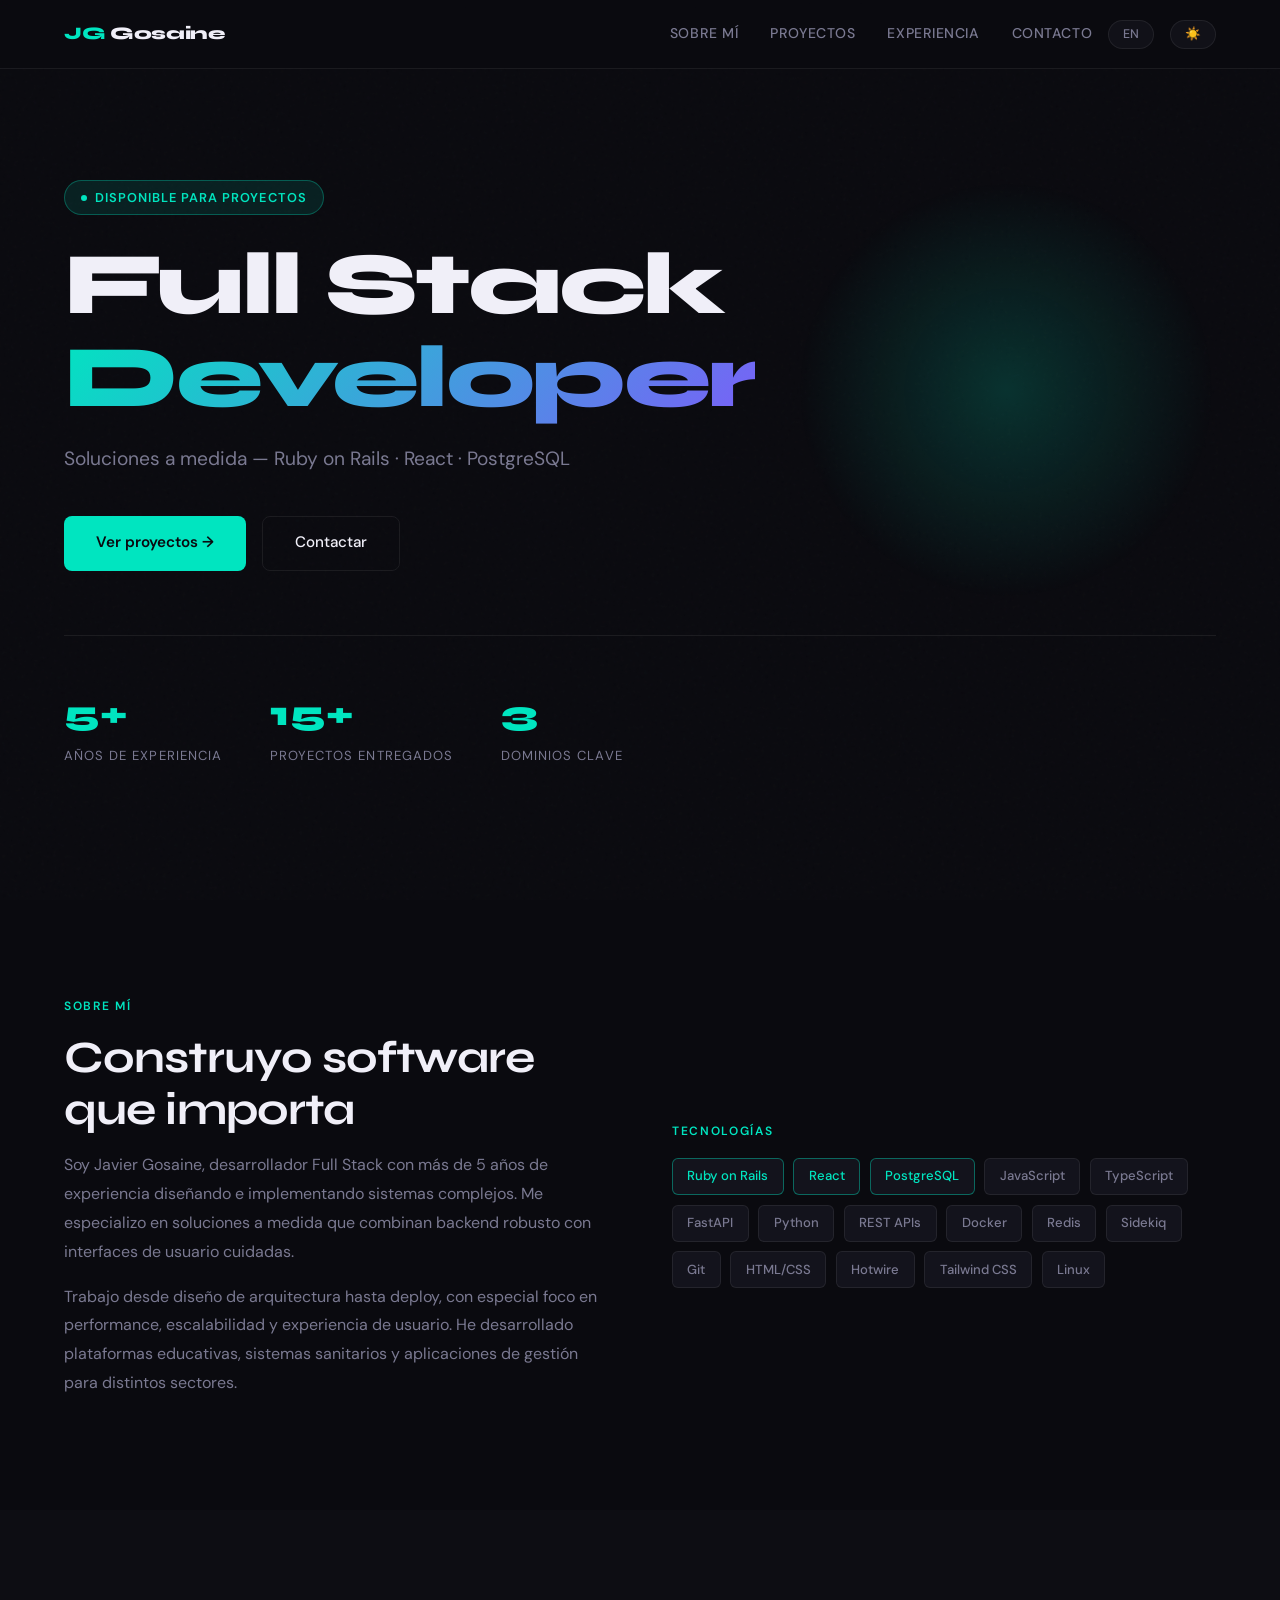
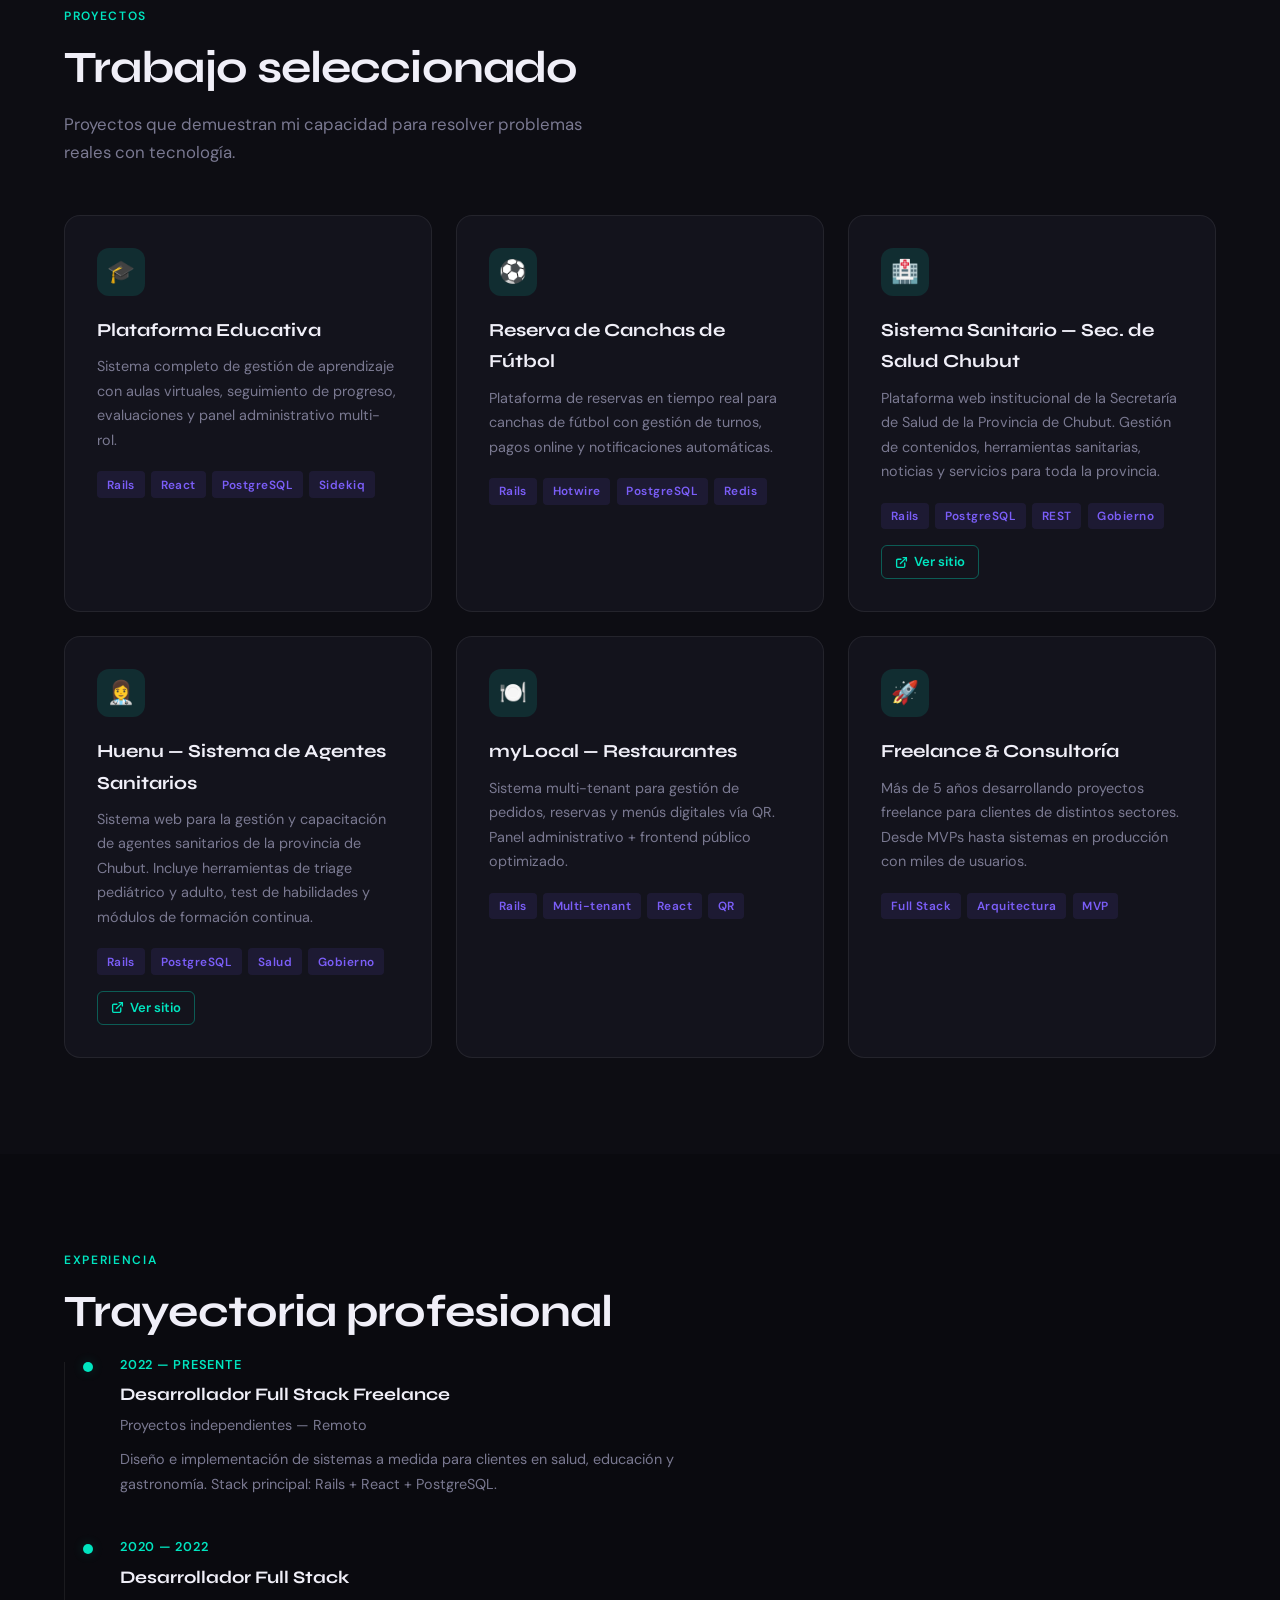
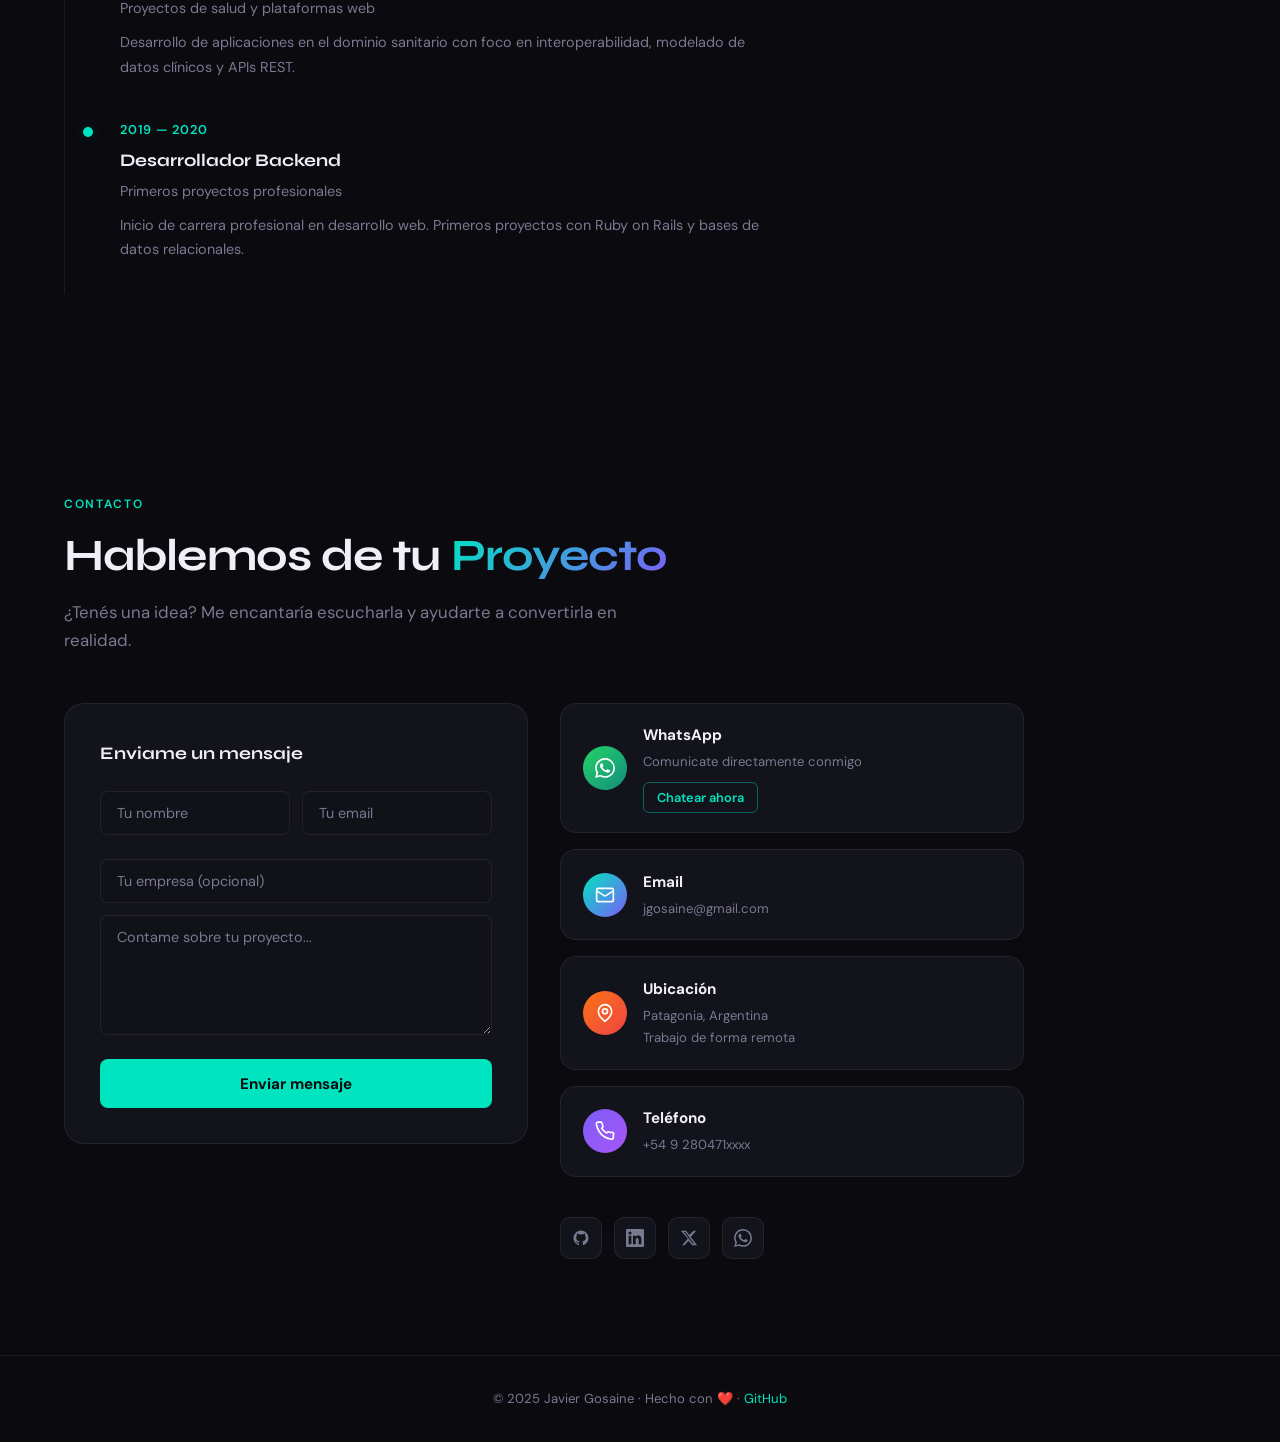
==== index.html @ 72f1bd38 "feat: update porfolio v3" ====
<!DOCTYPE html>
<html lang="es" data-theme="dark" data-lang="es">
<head>
  <meta charset="UTF-8" />
  <meta name="viewport" content="width=device-width, initial-scale=1.0"/>
  <title>Javier Gosaine — Full Stack Developer</title>
  <link rel="preconnect" href="https://fonts.googleapis.com">
  <link href="https://fonts.googleapis.com/css2?family=Syne:wght@400;600;700;800&family=DM+Sans:wght@300;400;500&display=swap" rel="stylesheet">
  <link rel="stylesheet" href="style.css">
  <style>
    /* Project image preview */
    .project-img {
      width: 100%;
      height: 160px;
      object-fit: cover;
      border-radius: 10px;
      margin-bottom: 1.2rem;
      border: 1px solid var(--border);
      display: block;
      background: var(--surface);
    }
    .project-link {
      display: inline-flex; align-items: center; gap: .4rem;
      margin-top: 1rem;
      color: var(--accent);
      font-size: .82rem; font-weight: 600;
      text-decoration: none;
      border: 1px solid color-mix(in srgb, var(--accent) 35%, transparent);
      border-radius: 6px;
      padding: .3rem .8rem;
      transition: background .2s;
    }
    .project-link:hover { background: color-mix(in srgb, var(--accent) 10%, transparent); }
    .project-link svg { flex-shrink: 0; }
  </style>
</head>
<body>

<!-- NAV -->
<nav>
  <a class="nav-logo" href="#"><span>JG</span> Gosaine</a>
  <div class="nav-controls">
    <div class="nav-links">
      <a href="#about"  data-es="Sobre mí"   data-en="About">Sobre mí</a>
      <a href="#projects" data-es="Proyectos" data-en="Projects">Proyectos</a>
      <a href="#experience" data-es="Experiencia" data-en="Experience">Experiencia</a>
      <a href="#contact" data-es="Contacto" data-en="Contact">Contacto</a>
    </div>
    <button class="toggle-btn" id="langBtn" onclick="toggleLang()">EN</button>
    <button class="toggle-btn" id="themeBtn" onclick="toggleTheme()">☀️</button>
  </div>
</nav>

<!-- HERO -->
<section class="hero" id="home">
  <div class="hero-glow"></div>
  <div class="hero-tag" data-es="Disponible para proyectos" data-en="Available for projects">Disponible para proyectos</div>
  <h1>
    <span data-es="Full Stack" data-en="Full Stack">Full Stack</span><br>
    <em data-es="Developer" data-en="Developer">Developer</em>
  </h1>
  <p class="hero-sub" data-es="Soluciones a medida — Ruby on Rails · React · PostgreSQL" data-en="Custom solutions — Ruby on Rails · React · PostgreSQL">
    Soluciones a medida — Ruby on Rails · React · PostgreSQL
  </p>
  <div class="hero-cta">
    <a href="#projects" class="btn-primary" data-es="Ver proyectos →" data-en="View projects →">Ver proyectos →</a>
    <a href="#contact" class="btn-outline" data-es="Contactar" data-en="Contact me">Contactar</a>
  </div>
  <div class="hero-stats">
    <div>
      <div class="stat-num">5+</div>
      <div class="stat-label" data-es="Años de experiencia" data-en="Years experience">Años de experiencia</div>
    </div>
    <div>
      <div class="stat-num">15+</div>
      <div class="stat-label" data-es="Proyectos entregados" data-en="Projects delivered">Proyectos entregados</div>
    </div>
    <div>
      <div class="stat-num">3</div>
      <div class="stat-label" data-es="Dominios clave" data-en="Key domains">Dominios clave</div>
    </div>
  </div>
</section>

<!-- ABOUT -->
<section id="about">
  <div class="about-grid">
    <div class="about-text">
      <div class="section-label" data-es="Sobre mí" data-en="About me">Sobre mí</div>
      <h2 class="section-title" data-es="Construyo software que importa" data-en="I build software that matters">Construyo software que importa</h2>
      <p data-es="Soy Javier Gosaine, desarrollador Full Stack con más de 5 años de experiencia diseñando e implementando sistemas complejos. Me especializo en soluciones a medida que combinan backend robusto con interfaces de usuario cuidadas."
         data-en="I'm Javier Gosaine, a Full Stack developer with over 5 years of experience designing and implementing complex systems. I specialize in custom solutions combining robust backend with polished user interfaces.">
        Soy Javier Gosaine, desarrollador Full Stack con más de 5 años de experiencia diseñando e implementando sistemas complejos. Me especializo en soluciones a medida que combinan backend robusto con interfaces de usuario cuidadas.
      </p>
      <p data-es="Trabajo desde diseño de arquitectura hasta deploy, con especial foco en performance, escalabilidad y experiencia de usuario. He desarrollado plataformas educativas, sistemas sanitarios y aplicaciones de gestión para distintos sectores."
         data-en="I work from architecture design to deployment, with a focus on performance, scalability and user experience. I've built educational platforms, health systems, and management applications across multiple industries.">
        Trabajo desde diseño de arquitectura hasta deploy, con especial foco en performance, escalabilidad y experiencia de usuario. He desarrollado plataformas educativas, sistemas sanitarios y aplicaciones de gestión para distintos sectores.
      </p>
    </div>
    <div>
      <div class="section-label" data-es="Tecnologías" data-en="Technologies">Tecnologías</div>
      <div class="skills-cloud" style="margin-top:1rem">
        <span class="skill-tag highlight">Ruby on Rails</span>
        <span class="skill-tag highlight">React</span>
        <span class="skill-tag highlight">PostgreSQL</span>
        <span class="skill-tag">JavaScript</span>
        <span class="skill-tag">TypeScript</span>
        <span class="skill-tag">FastAPI</span>
        <span class="skill-tag">Python</span>
        <span class="skill-tag">REST APIs</span>
        <span class="skill-tag">Docker</span>
        <span class="skill-tag">Redis</span>
        <span class="skill-tag">Sidekiq</span>
        <span class="skill-tag">Git</span>
        <span class="skill-tag">HTML/CSS</span>
        <span class="skill-tag">Hotwire</span>
        <span class="skill-tag">Tailwind CSS</span>
        <span class="skill-tag">Linux</span>
      </div>
    </div>
  </div>
</section>

<!-- PROJECTS -->
<section id="projects">
  <div class="section-label" data-es="Proyectos" data-en="Projects">Proyectos</div>
  <h2 class="section-title" data-es="Trabajo seleccionado" data-en="Selected work">Trabajo seleccionado</h2>
  <p class="section-desc" data-es="Proyectos que demuestran mi capacidad para resolver problemas reales con tecnología." data-en="Projects that demonstrate my ability to solve real problems with technology.">
    Proyectos que demuestran mi capacidad para resolver problemas reales con tecnología.
  </p>
  <div class="projects-grid">

    <div class="project-card">
      <div class="project-icon">🎓</div>
      <div class="project-title" data-es="Plataforma Educativa" data-en="Educational Platform">Plataforma Educativa</div>
      <p class="project-desc" data-es="Sistema completo de gestión de aprendizaje con aulas virtuales, seguimiento de progreso, evaluaciones y panel administrativo multi-rol."
         data-en="Complete learning management system with virtual classrooms, progress tracking, assessments and multi-role admin panel.">
        Sistema completo de gestión de aprendizaje con aulas virtuales, seguimiento de progreso, evaluaciones y panel administrativo multi-rol.
      </p>
      <div class="project-tags">
        <span class="project-tag">Rails</span>
        <span class="project-tag">React</span>
        <span class="project-tag">PostgreSQL</span>
        <span class="project-tag">Sidekiq</span>
      </div>
    </div>

    <div class="project-card">
      <div class="project-icon">⚽</div>
      <div class="project-title" data-es="Reserva de Canchas de Fútbol" data-en="Football Court Booking">Reserva de Canchas de Fútbol</div>
      <p class="project-desc" data-es="Plataforma de reservas en tiempo real para canchas de fútbol con gestión de turnos, pagos online y notificaciones automáticas."
         data-en="Real-time booking platform for football courts with shift management, online payments and automatic notifications.">
        Plataforma de reservas en tiempo real para canchas de fútbol con gestión de turnos, pagos online y notificaciones automáticas.
      </p>
      <div class="project-tags">
        <span class="project-tag">Rails</span>
        <span class="project-tag">Hotwire</span>
        <span class="project-tag">PostgreSQL</span>
        <span class="project-tag">Redis</span>
      </div>
    </div>

    <!-- SALUD CHUBUT — con imagen y link -->
    <div class="project-card">
      <img
        class="project-img"
        src="https://secretariadesalud.chubut.gov.ar/assets/logo_gobierno_salud-7cc1f179305b3df044d96e3246e766a455a74ab5e675b2e88f9a4055cd36c903.svg"
        alt="Secretaría de Salud Chubut"
        onerror="this.style.display='none'"
      />
      <div class="project-icon">🏥</div>
      <div class="project-title" data-es="Sistema Sanitario — Sec. de Salud Chubut" data-en="Healthcare System — Health Secretariat Chubut">Sistema Sanitario — Sec. de Salud Chubut</div>
      <p class="project-desc"
         data-es="Plataforma web institucional de la Secretaría de Salud de la Provincia de Chubut. Gestión de contenidos, herramientas sanitarias, noticias y servicios para toda la provincia."
         data-en="Institutional web platform for the Chubut Province Health Secretariat. Content management, health tools, news and services for the entire province.">
        Plataforma web institucional de la Secretaría de Salud de la Provincia de Chubut. Gestión de contenidos, herramientas sanitarias, noticias y servicios para toda la provincia.
      </p>
      <div class="project-tags">
        <span class="project-tag">Rails</span>
        <span class="project-tag">PostgreSQL</span>
        <span class="project-tag">REST</span>
        <span class="project-tag">Gobierno</span>
      </div>
      <a href="https://secretariadesalud.chubut.gov.ar/" class="project-link" target="_blank" rel="noopener">
        <svg width="13" height="13" viewBox="0 0 24 24" fill="none" stroke="currentColor" stroke-width="2.5" stroke-linecap="round" stroke-linejoin="round"><path d="M18 13v6a2 2 0 0 1-2 2H5a2 2 0 0 1-2-2V8a2 2 0 0 1 2-2h6"/><polyline points="15 3 21 3 21 9"/><line x1="10" y1="14" x2="21" y2="3"/></svg>
        <span data-es="Ver sitio" data-en="View site">Ver sitio</span>
      </a>
    </div>

    <!-- HUENU — sistema de agentes con imagen y link -->
    <div class="project-card">
      <img
        class="project-img"
        src="https://huenu.chubut.gov.ar/assets/logo_huenu_completo-40548701f95aee0c6ccd778f6f47f03a472ab2d625580dd1ad4a1da636f70057.svg"
        alt="Huenu — Sistema de Agentes Sanitarios"
        style="object-fit: contain; padding: 1rem; background: #1a1a2e;"
        onerror="this.style.display='none'"
      />
      <div class="project-icon">👩‍⚕️</div>
      <div class="project-title" data-es="Huenu — Sistema de Agentes Sanitarios" data-en="Huenu — Health Agents System">Huenu — Sistema de Agentes Sanitarios</div>
      <p class="project-desc"
         data-es="Sistema web para la gestión y capacitación de agentes sanitarios de la provincia de Chubut. Incluye herramientas de triage pediátrico y adulto, test de habilidades y módulos de formación continua."
         data-en="Web system for managing and training health agents in Chubut province. Includes pediatric and adult triage tools, skills assessments and ongoing training modules.">
        Sistema web para la gestión y capacitación de agentes sanitarios de la provincia de Chubut. Incluye herramientas de triage pediátrico y adulto, test de habilidades y módulos de formación continua.
      </p>
      <div class="project-tags">
        <span class="project-tag">Rails</span>
        <span class="project-tag">PostgreSQL</span>
        <span class="project-tag">Salud</span>
        <span class="project-tag">Gobierno</span>
      </div>
      <a href="https://huenu.chubut.gov.ar" class="project-link" target="_blank" rel="noopener">
        <svg width="13" height="13" viewBox="0 0 24 24" fill="none" stroke="currentColor" stroke-width="2.5" stroke-linecap="round" stroke-linejoin="round"><path d="M18 13v6a2 2 0 0 1-2 2H5a2 2 0 0 1-2-2V8a2 2 0 0 1 2-2h6"/><polyline points="15 3 21 3 21 9"/><line x1="10" y1="14" x2="21" y2="3"/></svg>
        <span data-es="Ver sitio" data-en="View site">Ver sitio</span>
      </a>
    </div>

    <div class="project-card">
      <div class="project-icon">🍽️</div>
      <div class="project-title">myLocal — Restaurantes</div>
      <p class="project-desc"
         data-es="Sistema multi-tenant para gestión de pedidos, reservas y menús digitales vía QR. Panel administrativo + frontend público optimizado."
         data-en="Multi-tenant system for orders, bookings and QR digital menus. Admin panel and optimized public frontend.">
        Sistema multi-tenant para gestión de pedidos, reservas y menús digitales vía QR. Panel administrativo + frontend público optimizado.
      </p>
      <div class="project-tags">
        <span class="project-tag">Rails</span>
        <span class="project-tag">Multi-tenant</span>
        <span class="project-tag">React</span>
        <span class="project-tag">QR</span>
      </div>
    </div>

    <div class="project-card">
      <div class="project-icon">🚀</div>
      <div class="project-title" data-es="Freelance & Consultoría" data-en="Freelance & Consulting">Freelance & Consultoría</div>
      <p class="project-desc"
         data-es="Más de 5 años desarrollando proyectos freelance para clientes de distintos sectores. Desde MVPs hasta sistemas en producción con miles de usuarios."
         data-en="Over 5 years delivering freelance projects for clients across different sectors. From MVPs to production systems with thousands of users.">
        Más de 5 años desarrollando proyectos freelance para clientes de distintos sectores. Desde MVPs hasta sistemas en producción con miles de usuarios.
      </p>
      <div class="project-tags">
        <span class="project-tag">Full Stack</span>
        <span class="project-tag">Arquitectura</span>
        <span class="project-tag">MVP</span>
      </div>
    </div>

  </div>
</section>

<!-- EXPERIENCE -->
<section id="experience">
  <div class="section-label" data-es="Experiencia" data-en="Experience">Experiencia</div>
  <h2 class="section-title" data-es="Trayectoria profesional" data-en="Professional journey">Trayectoria profesional</h2>
  <div style="max-width:700px">
    <div class="timeline">
      <div class="timeline-item">
        <div class="timeline-date" data-es="2022 — Presente" data-en="2022 — Present">2022 — Presente</div>
        <div class="timeline-role" data-es="Desarrollador Full Stack Freelance" data-en="Freelance Full Stack Developer">Desarrollador Full Stack Freelance</div>
        <div class="timeline-company" data-es="Proyectos independientes — Remoto" data-en="Independent projects — Remote">Proyectos independientes — Remoto</div>
        <p class="timeline-desc"
           data-es="Diseño e implementación de sistemas a medida para clientes en salud, educación y gastronomía. Stack principal: Rails + React + PostgreSQL."
           data-en="Design and implementation of custom systems for clients in healthcare, education, and hospitality. Main stack: Rails + React + PostgreSQL.">
          Diseño e implementación de sistemas a medida para clientes en salud, educación y gastronomía. Stack principal: Rails + React + PostgreSQL.
        </p>
      </div>
      <div class="timeline-item">
        <div class="timeline-date" data-es="2020 — 2022" data-en="2020 — 2022">2020 — 2022</div>
        <div class="timeline-role" data-es="Desarrollador Full Stack" data-en="Full Stack Developer">Desarrollador Full Stack</div>
        <div class="timeline-company" data-es="Proyectos de salud y plataformas web" data-en="Healthcare and web platform projects">Proyectos de salud y plataformas web</div>
        <p class="timeline-desc"
           data-es="Desarrollo de aplicaciones en el dominio sanitario con foco en interoperabilidad, modelado de datos clínicos y APIs REST."
           data-en="Development of healthcare applications focused on interoperability, clinical data modeling and REST APIs.">
          Desarrollo de aplicaciones en el dominio sanitario con foco en interoperabilidad, modelado de datos clínicos y APIs REST.
        </p>
      </div>
      <div class="timeline-item">
        <div class="timeline-date" data-es="2019 — 2020" data-en="2019 — 2020">2019 — 2020</div>
        <div class="timeline-role" data-es="Desarrollador Backend" data-en="Backend Developer">Desarrollador Backend</div>
        <div class="timeline-company" data-es="Primeros proyectos profesionales" data-en="Early professional projects">Primeros proyectos profesionales</div>
        <p class="timeline-desc"
           data-es="Inicio de carrera profesional en desarrollo web. Primeros proyectos con Ruby on Rails y bases de datos relacionales."
           data-en="Beginning of professional career in web development. First projects with Ruby on Rails and relational databases.">
          Inicio de carrera profesional en desarrollo web. Primeros proyectos con Ruby on Rails y bases de datos relacionales.
        </p>
      </div>
    </div>
  </div>
</section>

<!-- CONTACT -->
<section id="contact">
  <div class="section-label" data-es="Contacto" data-en="Contact">Contacto</div>
  <h2 class="section-title">
    <span data-es="Hablemos de tu " data-en="Let's talk about your ">Hablemos de tu </span><em data-es="Proyecto" data-en="Project">Proyecto</em>
  </h2>
  <p class="section-desc"
     data-es="¿Tenés una idea? Me encantaría escucharla y ayudarte a convertirla en realidad."
     data-en="Got an idea? I'd love to hear it and help you turn it into reality.">
    ¿Tenés una idea? Me encantaría escucharla y ayudarte a convertirla en realidad.
  </p>

  <div class="contact-layout">
    <!-- FORM -->
    <div class="contact-form-card">
      <h3 data-es="Enviame un mensaje" data-en="Send me a message">Enviame un mensaje</h3>
      <div class="form-row">
        <input class="form-input" type="text" placeholder="Tu nombre" data-ph-es="Tu nombre" data-ph-en="Your name" />
        <input class="form-input" type="email" placeholder="Tu email" data-ph-es="Tu email" data-ph-en="Your email" />
      </div>
      <input class="form-input" type="text" placeholder="Tu empresa (opcional)" data-ph-es="Tu empresa (opcional)" data-ph-en="Your company (optional)" style="width:100%" />
      <textarea class="form-input" placeholder="Contame sobre tu proyecto..." data-ph-es="Contame sobre tu proyecto..." data-ph-en="Tell me about your project..."></textarea>
      <button class="btn-send" data-es="Enviar mensaje" data-en="Send message">Enviar mensaje</button>
    </div>

    <!-- INFO CARDS -->
    <div class="contact-info">
      <div class="contact-info-card">
        <div class="contact-info-icon icon-wa">
          <svg width="20" height="20" viewBox="0 0 24 24" fill="white"><path d="M17.472 14.382c-.297-.149-1.758-.867-2.03-.967-.273-.099-.471-.148-.67.15-.197.297-.767.966-.94 1.164-.173.199-.347.223-.644.075-.297-.15-1.255-.463-2.39-1.475-.883-.788-1.48-1.761-1.653-2.059-.173-.297-.018-.458.13-.606.134-.133.298-.347.446-.52.149-.174.198-.298.298-.497.099-.198.05-.371-.025-.52-.075-.149-.669-1.612-.916-2.207-.242-.579-.487-.5-.669-.51a12.8 12.8 0 0 0-.57-.01c-.198 0-.52.074-.792.372-.272.297-1.04 1.016-1.04 2.479 0 1.462 1.065 2.875 1.213 3.074.149.198 2.096 3.2 5.077 4.487.709.306 1.262.489 1.694.625.712.227 1.36.195 1.871.118.571-.085 1.758-.719 2.006-1.413.248-.694.248-1.289.173-1.413-.074-.124-.272-.198-.57-.347m-5.421 7.403h-.004a9.87 9.87 0 0 1-5.031-1.378l-.361-.214-3.741.982.998-3.648-.235-.374a9.86 9.86 0 0 1-1.51-5.26c.001-5.45 4.436-9.884 9.888-9.884 2.64 0 5.122 1.03 6.988 2.898a9.825 9.825 0 0 1 2.893 6.994c-.003 5.45-4.437 9.884-9.885 9.884m8.413-18.297A11.815 11.815 0 0 0 12.05 0C5.495 0 .16 5.335.157 11.892c0 2.096.547 4.142 1.588 5.945L.057 24l6.305-1.654a11.882 11.882 0 0 0 5.683 1.448h.005c6.554 0 11.89-5.335 11.893-11.893a11.821 11.821 0 0 0-3.48-8.413z"/></svg>
        </div>
        <div class="contact-info-body">
          <div class="contact-info-title">WhatsApp</div>
          <div class="contact-info-sub" data-es="Comunicate directamente conmigo" data-en="Contact me directly">Comunicate directamente conmigo</div>
          <a href="https://wa.me/5492804711521" class="contact-info-link" target="_blank" data-es="Chatear ahora" data-en="Chat now">Chatear ahora</a>
        </div>
      </div>
      <div class="contact-info-card">
        <div class="contact-info-icon icon-mail">
          <svg width="20" height="20" viewBox="0 0 24 24" fill="none" stroke="white" stroke-width="2" stroke-linecap="round" stroke-linejoin="round"><rect x="2" y="4" width="20" height="16" rx="2"/><path d="m22 7-8.97 5.7a1.94 1.94 0 0 1-2.06 0L2 7"/></svg>
        </div>
        <div class="contact-info-body">
          <div class="contact-info-title">Email</div>
          <div class="contact-info-sub">jgosaine@gmail.com</div>
        </div>
      </div>
      <div class="contact-info-card">
        <div class="contact-info-icon icon-loc">
          <svg width="20" height="20" viewBox="0 0 24 24" fill="none" stroke="white" stroke-width="2" stroke-linecap="round" stroke-linejoin="round"><path d="M20 10c0 6-8 12-8 12s-8-6-8-12a8 8 0 0 1 16 0Z"/><circle cx="12" cy="10" r="3"/></svg>
        </div>
        <div class="contact-info-body">
          <div class="contact-info-title" data-es="Ubicación" data-en="Location">Ubicación</div>
          <div class="contact-info-sub" data-es="Patagonia, Argentina" data-en="Patagonia, Argentina">Patagonia, Argentina</div>
          <div class="contact-info-sub" data-es="Trabajo de forma remota" data-en="Working remotely">Trabajo de forma remota</div>
        </div>
      </div>
      <div class="contact-info-card">
        <div class="contact-info-icon icon-tel">
          <svg width="20" height="20" viewBox="0 0 24 24" fill="none" stroke="white" stroke-width="2" stroke-linecap="round" stroke-linejoin="round"><path d="M22 16.92v3a2 2 0 0 1-2.18 2 19.79 19.79 0 0 1-8.63-3.07A19.5 19.5 0 0 1 4.69 12a19.79 19.79 0 0 1-3.07-8.67A2 2 0 0 1 3.6 1.27h3a2 2 0 0 1 2 1.72 12.84 12.84 0 0 0 .7 2.81 2 2 0 0 1-.45 2.11L7.91 8.5a16 16 0 0 0 5.92 5.92l.87-.87a2 2 0 0 1 2.11-.45 12.84 12.84 0 0 0 2.81.7A2 2 0 0 1 22 16.92z"/></svg>
        </div>
        <div class="contact-info-body">
          <div class="contact-info-title" data-es="Teléfono" data-en="Phone">Teléfono</div>
          <div class="contact-info-sub">+54 9 280471xxxx</div>
        </div>
      </div>
      <div class="social-links">
        <a href="https://github.com/jagfiles" class="social-link" title="GitHub" target="_blank">
          <svg width="18" height="18" viewBox="0 0 24 24" fill="currentColor"><path d="M12 2C6.477 2 2 6.477 2 12c0 4.42 2.865 8.17 6.839 9.49.5.092.682-.217.682-.482 0-.237-.009-.866-.013-1.7-2.782.603-3.369-1.34-3.369-1.34-.454-1.156-1.11-1.463-1.11-1.463-.908-.62.069-.608.069-.608 1.003.07 1.531 1.03 1.531 1.03.892 1.529 2.341 1.087 2.91.832.092-.647.35-1.088.636-1.338-2.22-.253-4.555-1.11-4.555-4.943 0-1.091.39-1.984 1.029-2.683-.103-.253-.446-1.27.098-2.647 0 0 .84-.269 2.75 1.025A9.578 9.578 0 0 1 12 6.836c.85.004 1.705.114 2.504.336 1.909-1.294 2.747-1.025 2.747-1.025.546 1.377.202 2.394.1 2.647.64.699 1.028 1.592 1.028 2.683 0 3.842-2.339 4.687-4.566 4.935.359.309.678.919.678 1.852 0 1.336-.012 2.415-.012 2.743 0 .267.18.578.688.48C19.138 20.167 22 16.418 22 12c0-5.523-4.477-10-10-10z"/></svg>
        </a>
        <a href="https://linkedin.com/in/javiergosaine" class="social-link" title="LinkedIn" target="_blank">
          <svg width="18" height="18" viewBox="0 0 24 24" fill="currentColor"><path d="M20.447 20.452h-3.554v-5.569c0-1.328-.027-3.037-1.852-3.037-1.853 0-2.136 1.445-2.136 2.939v5.667H9.351V9h3.414v1.561h.046c.477-.9 1.637-1.85 3.37-1.85 3.601 0 4.267 2.37 4.267 5.455v6.286zM5.337 7.433a2.062 2.062 0 0 1-2.063-2.065 2.064 2.064 0 1 1 2.063 2.065zm1.782 13.019H3.555V9h3.564v11.452zM22.225 0H1.771C.792 0 0 .774 0 1.729v20.542C0 23.227.792 24 1.771 24h20.451C23.2 24 24 23.227 24 22.271V1.729C24 .774 23.2 0 22.222 0h.003z"/></svg>
        </a>
        <a href="https://twitter.com/javiergosaine" class="social-link" title="Twitter / X" target="_blank">
          <svg width="18" height="18" viewBox="0 0 24 24" fill="currentColor"><path d="M18.244 2.25h3.308l-7.227 8.26 8.502 11.24H16.17l-4.714-6.231-5.401 6.231H2.747l7.73-8.835L1.254 2.25H8.08l4.253 5.622zm-1.161 17.52h1.833L7.084 4.126H5.117z"/></svg>
        </a>
        <a href="https://wa.me/549XXXXXXXXXX" class="social-link" title="WhatsApp" target="_blank">
          <svg width="18" height="18" viewBox="0 0 24 24" fill="currentColor"><path d="M17.472 14.382c-.297-.149-1.758-.867-2.03-.967-.273-.099-.471-.148-.67.15-.197.297-.767.966-.94 1.164-.173.199-.347.223-.644.075-.297-.15-1.255-.463-2.39-1.475-.883-.788-1.48-1.761-1.653-2.059-.173-.297-.018-.458.13-.606.134-.133.298-.347.446-.52.149-.174.198-.298.298-.497.099-.198.05-.371-.025-.52-.075-.149-.669-1.612-.916-2.207-.242-.579-.487-.5-.669-.51a12.8 12.8 0 0 0-.57-.01c-.198 0-.52.074-.792.372-.272.297-1.04 1.016-1.04 2.479 0 1.462 1.065 2.875 1.213 3.074.149.198 2.096 3.2 5.077 4.487.709.306 1.262.489 1.694.625.712.227 1.36.195 1.871.118.571-.085 1.758-.719 2.006-1.413.248-.694.248-1.289.173-1.413-.074-.124-.272-.198-.57-.347m-5.421 7.403h-.004a9.87 9.87 0 0 1-5.031-1.378l-.361-.214-3.741.982.998-3.648-.235-.374a9.86 9.86 0 0 1-1.51-5.26c.001-5.45 4.436-9.884 9.888-9.884 2.64 0 5.122 1.03 6.988 2.898a9.825 9.825 0 0 1 2.893 6.994c-.003 5.45-4.437 9.884-9.885 9.884m8.413-18.297A11.815 11.815 0 0 0 12.05 0C5.495 0 .16 5.335.157 11.892c0 2.096.547 4.142 1.588 5.945L.057 24l6.305-1.654a11.882 11.882 0 0 0 5.683 1.448h.005c6.554 0 11.89-5.335 11.893-11.893a11.821 11.821 0 0 0-3.48-8.413z"/></svg>
        </a>
      </div>
    </div>
  </div>
</section>

<footer>
  <p>© 2025 Javier Gosaine · <span data-es="Hecho con" data-en="Made with">Hecho con</span> ❤️ · <a href="https://github.com/jagfiles" style="color:var(--accent);text-decoration:none">GitHub</a></p>
</footer>

<script src="main.js"></script>
</body>
</html>
---- style.css ----
/* ===== TOKENS ===== */
:root {
  --ease: cubic-bezier(.22,.68,0,1.2);
  --ease-out: cubic-bezier(0,0,.2,1);
}
[data-theme="dark"] {
  --bg:       #0a0a0f;
  --surface:  #111118;
  --border:   rgba(255,255,255,.07);
  --accent:   #00e5c0;
  --accent2:  #7b5ef8;
  --text:     #f0eff8;
  --muted:    #7a7991;
  --card-bg:  #13131c;
  --glow:     rgba(0,229,192,.18);
}
[data-theme="light"] {
  --bg:       #f5f5f7;
  --surface:  #ffffff;
  --border:   rgba(0,0,0,.08);
  --accent:   #007a5e;
  --accent2:  #5c39d4;
  --text:     #0a0a0f;
  --muted:    #6e6d82;
  --card-bg:  #ffffff;
  --glow:     rgba(0,122,94,.12);
}

/* ===== RESET ===== */
*, *::before, *::after { box-sizing: border-box; margin: 0; padding: 0; }
html { scroll-behavior: smooth; }
body {
  background: var(--bg);
  color: var(--text);
  font-family: 'DM Sans', sans-serif;
  font-weight: 400;
  line-height: 1.7;
  transition: background .3s, color .3s;
  overflow-x: hidden;
}

/* ===== NOISE OVERLAY ===== */
body::before {
  content: '';
  position: fixed; inset: 0; z-index: 0;
  background-image: url("data:image/svg+xml,%3Csvg viewBox='0 0 256 256' xmlns='http://www.w3.org/2000/svg'%3E%3Cfilter id='n'%3E%3CfeTurbulence type='fractalNoise' baseFrequency='0.9' numOctaves='4' stitchTiles='stitch'/%3E%3C/filter%3E%3Crect width='100%25' height='100%25' filter='url(%23n)' opacity='0.04'/%3E%3C/svg%3E");
  pointer-events: none;
  opacity: .5;
}

/* ===== NAV ===== */
nav {
  position: fixed; top: 0; left: 0; right: 0; z-index: 100;
  display: flex; align-items: center; justify-content: space-between;
  padding: 1.2rem 5vw;
  background: color-mix(in srgb, var(--bg) 80%, transparent);
  backdrop-filter: blur(16px);
  border-bottom: 1px solid var(--border);
  transition: background .3s;
}
.nav-logo {
  font-family: 'Syne', sans-serif;
  font-weight: 800;
  font-size: 1.1rem;
  letter-spacing: -.02em;
  color: var(--text);
  text-decoration: none;
}
.nav-logo span { color: var(--accent); }
.nav-controls { display: flex; align-items: center; gap: 1rem; }
.nav-links { display: flex; gap: 2rem; }
.nav-links a {
  font-size: .88rem;
  color: var(--muted);
  text-decoration: none;
  letter-spacing: .04em;
  text-transform: uppercase;
  font-weight: 500;
  transition: color .2s;
}
.nav-links a:hover { color: var(--accent); }

/* Toggle buttons */
.toggle-btn {
  background: var(--surface);
  border: 1px solid var(--border);
  color: var(--muted);
  border-radius: 20px;
  padding: .35rem .85rem;
  font-size: .78rem;
  font-family: 'DM Sans', sans-serif;
  font-weight: 500;
  cursor: pointer;
  transition: all .2s;
  letter-spacing: .04em;
}
.toggle-btn:hover { border-color: var(--accent); color: var(--accent); }

/* ===== HERO ===== */
.hero {
  min-height: 100vh;
  display: flex; flex-direction: column;
  justify-content: center;
  padding: 8rem 5vw 5rem;
  position: relative;
}
.hero-glow {
  position: absolute; top: 20%; right: 5%;
  width: 420px; height: 420px;
  background: radial-gradient(circle, var(--glow) 0%, transparent 70%);
  pointer-events: none;
  animation: pulse 6s ease-in-out infinite;
}
@keyframes pulse { 0%,100%{transform:scale(1);opacity:.8} 50%{transform:scale(1.15);opacity:1} }

.hero-tag {
  display: inline-flex; align-items: center; gap: .5rem;
  background: color-mix(in srgb, var(--accent) 10%, transparent);
  border: 1px solid color-mix(in srgb, var(--accent) 30%, transparent);
  color: var(--accent);
  border-radius: 50px;
  padding: .35rem 1rem;
  font-size: .8rem; font-weight: 600;
  letter-spacing: .08em; text-transform: uppercase;
  margin-bottom: 1.5rem;
  width: fit-content;
  animation: fadeUp .6s var(--ease-out) both;
}
.hero-tag::before { content:''; width:6px; height:6px; border-radius:50%; background:var(--accent); animation: blink 1.5s infinite; }
@keyframes blink { 0%,100%{opacity:1} 50%{opacity:.3} }

.hero h1 {
  font-family: 'Syne', sans-serif;
  font-size: clamp(2.8rem, 7vw, 5.5rem);
  font-weight: 800;
  line-height: 1.05;
  letter-spacing: -.03em;
  max-width: 800px;
  animation: fadeUp .7s .1s var(--ease-out) both;
}
.hero h1 em {
  font-style: normal;
  background: linear-gradient(135deg, var(--accent), var(--accent2));
  -webkit-background-clip: text; -webkit-text-fill-color: transparent;
  background-clip: text;
}
.hero-sub {
  font-size: clamp(1rem, 2vw, 1.2rem);
  color: var(--muted);
  max-width: 560px;
  margin-top: 1.2rem;
  animation: fadeUp .7s .2s var(--ease-out) both;
}
.hero-cta {
  display: flex; gap: 1rem; flex-wrap: wrap;
  margin-top: 2.5rem;
  animation: fadeUp .7s .3s var(--ease-out) both;
}
.btn-primary {
  display: inline-flex; align-items: center; gap: .5rem;
  background: var(--accent);
  color: #0a0a0f;
  border: none; border-radius: 8px;
  padding: .85rem 2rem;
  font-family: 'DM Sans', sans-serif;
  font-size: .95rem; font-weight: 600;
  cursor: pointer; text-decoration: none;
  transition: transform .2s var(--ease), box-shadow .2s;
}
.btn-primary:hover { transform: translateY(-2px); box-shadow: 0 8px 32px var(--glow); }
.btn-outline {
  display: inline-flex; align-items: center; gap: .5rem;
  background: transparent;
  color: var(--text);
  border: 1px solid var(--border);
  border-radius: 8px;
  padding: .85rem 2rem;
  font-family: 'DM Sans', sans-serif;
  font-size: .95rem; font-weight: 500;
  cursor: pointer; text-decoration: none;
  transition: border-color .2s, color .2s;
}
.btn-outline:hover { border-color: var(--accent); color: var(--accent); }

/* Stats strip */
.hero-stats {
  display: flex; gap: 3rem; flex-wrap: wrap;
  margin-top: 4rem;
  padding-top: 3rem;
  border-top: 1px solid var(--border);
  animation: fadeUp .7s .4s var(--ease-out) both;
}
.stat-num {
  font-family: 'Syne', sans-serif;
  font-size: 2.2rem; font-weight: 800;
  color: var(--accent);
}
.stat-label { font-size: .82rem; color: var(--muted); text-transform: uppercase; letter-spacing: .08em; margin-top: .1rem; }

/* ===== SECTIONS ===== */
section { padding: 6rem 5vw; position: relative; }
.section-label {
  font-size: .75rem; font-weight: 600;
  text-transform: uppercase; letter-spacing: .14em;
  color: var(--accent);
  margin-bottom: 1rem;
}
.section-title {
  font-family: 'Syne', sans-serif;
  font-size: clamp(1.8rem, 4vw, 2.8rem);
  font-weight: 700;
  letter-spacing: -.02em;
  line-height: 1.15;
  margin-bottom: 1rem;
}
.section-desc { color: var(--muted); max-width: 560px; font-size: 1.05rem; margin-bottom: 3rem; }

/* ===== ABOUT ===== */
.about-grid {
  display: grid;
  grid-template-columns: 1fr 1fr;
  gap: 4rem;
  align-items: center;
}
@media(max-width:768px){ .about-grid{grid-template-columns:1fr;gap:2.5rem;} }
.about-text p { color: var(--muted); margin-bottom: 1rem; line-height: 1.8; }
.skills-cloud { display: flex; flex-wrap: wrap; gap: .6rem; }
.skill-tag {
  background: var(--card-bg);
  border: 1px solid var(--border);
  border-radius: 6px;
  padding: .4rem .9rem;
  font-size: .82rem; font-weight: 500;
  color: var(--muted);
  transition: border-color .2s, color .2s;
}
.skill-tag:hover { border-color: var(--accent); color: var(--accent); }
.skill-tag.highlight { border-color: color-mix(in srgb,var(--accent) 40%,transparent); color: var(--accent); }

/* ===== PROJECTS ===== */
#projects { background: color-mix(in srgb, var(--surface) 50%, transparent); }
.projects-grid {
  display: grid;
  grid-template-columns: repeat(auto-fill, minmax(320px, 1fr));
  gap: 1.5rem;
}
.project-card {
  background: var(--card-bg);
  border: 1px solid var(--border);
  border-radius: 16px;
  padding: 2rem;
  transition: transform .3s var(--ease), border-color .3s, box-shadow .3s;
  cursor: default;
  position: relative;
  overflow: hidden;
}
.project-card::before {
  content: '';
  position: absolute; top: 0; left: 0; right: 0;
  height: 2px;
  background: linear-gradient(90deg, var(--accent), var(--accent2));
  transform: scaleX(0);
  transform-origin: left;
  transition: transform .3s var(--ease-out);
}
.project-card:hover { transform: translateY(-4px); border-color: color-mix(in srgb,var(--accent) 30%,transparent); box-shadow: 0 20px 60px rgba(0,0,0,.3); }
.project-card:hover::before { transform: scaleX(1); }
.project-icon {
  width: 48px; height: 48px;
  background: color-mix(in srgb, var(--accent) 12%, transparent);
  border-radius: 12px;
  display: flex; align-items: center; justify-content: center;
  font-size: 1.4rem;
  margin-bottom: 1.2rem;
}
.project-title {
  font-family: 'Syne', sans-serif;
  font-size: 1.15rem; font-weight: 700;
  margin-bottom: .5rem;
}
.project-desc { color: var(--muted); font-size: .9rem; line-height: 1.7; margin-bottom: 1.2rem; }
.project-tags { display: flex; flex-wrap: wrap; gap: .4rem; }
.project-tag {
  background: color-mix(in srgb, var(--accent2) 10%, transparent);
  color: var(--accent2);
  border-radius: 4px;
  padding: .2rem .6rem;
  font-size: .74rem; font-weight: 600;
  letter-spacing: .04em;
}
[data-theme="light"] .project-tag { background: color-mix(in srgb, var(--accent2) 8%, transparent); }

/* ===== EXPERIENCE ===== */
.timeline { position: relative; padding-left: 1.5rem; }
.timeline::before {
  content: '';
  position: absolute; left: 0; top: 8px; bottom: 8px;
  width: 1px; background: var(--border);
}
.timeline-item { position: relative; padding: 0 0 2.5rem 2rem; }
.timeline-item::before {
  content: '';
  position: absolute; left: -5px; top: 8px;
  width: 10px; height: 10px; border-radius: 50%;
  background: var(--accent);
  box-shadow: 0 0 12px var(--glow);
}
.timeline-date { font-size: .8rem; color: var(--accent); font-weight: 600; letter-spacing: .06em; text-transform: uppercase; margin-bottom: .3rem; }
.timeline-role { font-family: 'Syne', sans-serif; font-size: 1.1rem; font-weight: 700; margin-bottom: .2rem; }
.timeline-company { font-size: .9rem; color: var(--muted); margin-bottom: .6rem; }
.timeline-desc { color: var(--muted); font-size: .9rem; line-height: 1.7; }

/* ===== CONTACT ===== */
#contact { text-align: left; }
#contact .section-title { text-align: left; }
#contact .section-title em {
  font-style: normal;
  background: linear-gradient(135deg, var(--accent), var(--accent2));
  -webkit-background-clip: text; -webkit-text-fill-color: transparent;
  background-clip: text;
}
.contact-layout {
  display: grid;
  grid-template-columns: 1fr 1fr;
  gap: 2rem;
  align-items: start;
  max-width: 960px;
}
@media(max-width: 768px) { .contact-layout { grid-template-columns: 1fr; } }
.contact-form-card {
  background: var(--card-bg);
  border: 1px solid var(--border);
  border-radius: 20px;
  padding: 2.2rem;
}
.contact-form-card h3 {
  font-family: 'Syne', sans-serif;
  font-size: 1.1rem; font-weight: 700;
  margin-bottom: 1.4rem;
}
.form-row { display: grid; grid-template-columns: 1fr 1fr; gap: .75rem; margin-bottom: .75rem; }
@media(max-width:480px){ .form-row { grid-template-columns: 1fr; } }
.form-input {
  width: 100%;
  background: var(--surface);
  border: 1px solid var(--border);
  border-radius: 8px;
  padding: .75rem 1rem;
  color: var(--text);
  font-family: 'DM Sans', sans-serif;
  font-size: .9rem;
  outline: none;
  transition: border-color .2s;
  margin-bottom: .75rem;
}
.form-input:focus { border-color: var(--accent); }
.form-input::placeholder { color: var(--muted); }
textarea.form-input { resize: vertical; min-height: 120px; margin-bottom: 0; }
.btn-send {
  width: 100%;
  background: var(--accent);
  color: #0a0a0f;
  border: none; border-radius: 8px;
  padding: .9rem;
  font-family: 'DM Sans', sans-serif;
  font-size: .95rem; font-weight: 700;
  cursor: pointer;
  margin-top: 1rem;
  transition: opacity .2s, transform .2s;
}
.btn-send:hover { opacity: .88; transform: translateY(-1px); }
.contact-info { display: flex; flex-direction: column; gap: 1rem; }
.contact-info-card {
  background: var(--card-bg);
  border: 1px solid var(--border);
  border-radius: 16px;
  padding: 1.2rem 1.4rem;
  display: flex; align-items: center; gap: 1rem;
  transition: border-color .2s;
}
.contact-info-card:hover { border-color: color-mix(in srgb, var(--accent) 40%, transparent); }
.contact-info-icon {
  width: 44px; height: 44px; flex-shrink: 0;
  border-radius: 50%;
  display: flex; align-items: center; justify-content: center;
  font-size: 1.1rem;
}
.icon-wa  { background: linear-gradient(135deg, #25d366, #128c7e); }
.icon-mail { background: linear-gradient(135deg, var(--accent), var(--accent2)); }
.icon-loc  { background: linear-gradient(135deg, #f97316, #ef4444); }
.icon-tel  { background: linear-gradient(135deg, var(--accent2), #a855f7); }
.contact-info-body { flex: 1; }
.contact-info-title { font-weight: 700; font-size: .95rem; margin-bottom: .15rem; }
.contact-info-sub { color: var(--muted); font-size: .82rem; }
.contact-info-link {
  display: inline-block;
  margin-top: .5rem;
  color: var(--accent);
  border: 1px solid color-mix(in srgb, var(--accent) 40%, transparent);
  border-radius: 6px;
  padding: .25rem .8rem;
  font-size: .8rem; font-weight: 600;
  text-decoration: none;
  transition: background .2s;
}
.contact-info-link:hover { background: color-mix(in srgb, var(--accent) 12%, transparent); }
.social-links { display: flex; gap: .75rem; margin-top: 1.5rem; flex-wrap: wrap; }
.social-link {
  display: flex; align-items: center; justify-content: center;
  width: 42px; height: 42px;
  background: var(--card-bg);
  border: 1px solid var(--border);
  border-radius: 10px;
  color: var(--muted);
  text-decoration: none;
  transition: border-color .2s, color .2s, transform .2s;
}
.social-link:hover { border-color: var(--accent); color: var(--accent); transform: translateY(-2px); }

/* ===== FOOTER ===== */
footer {
  text-align: center;
  padding: 2rem 5vw;
  border-top: 1px solid var(--border);
  color: var(--muted);
  font-size: .82rem;
}

/* ===== ANIMATIONS ===== */
@keyframes fadeUp {
  from { opacity: 0; transform: translateY(24px); }
  to   { opacity: 1; transform: translateY(0); }
}

/* ===== RESPONSIVE NAV ===== */
@media(max-width:600px){
  .nav-links { display: none; }
  .hero-stats { gap: 1.5rem; }
}
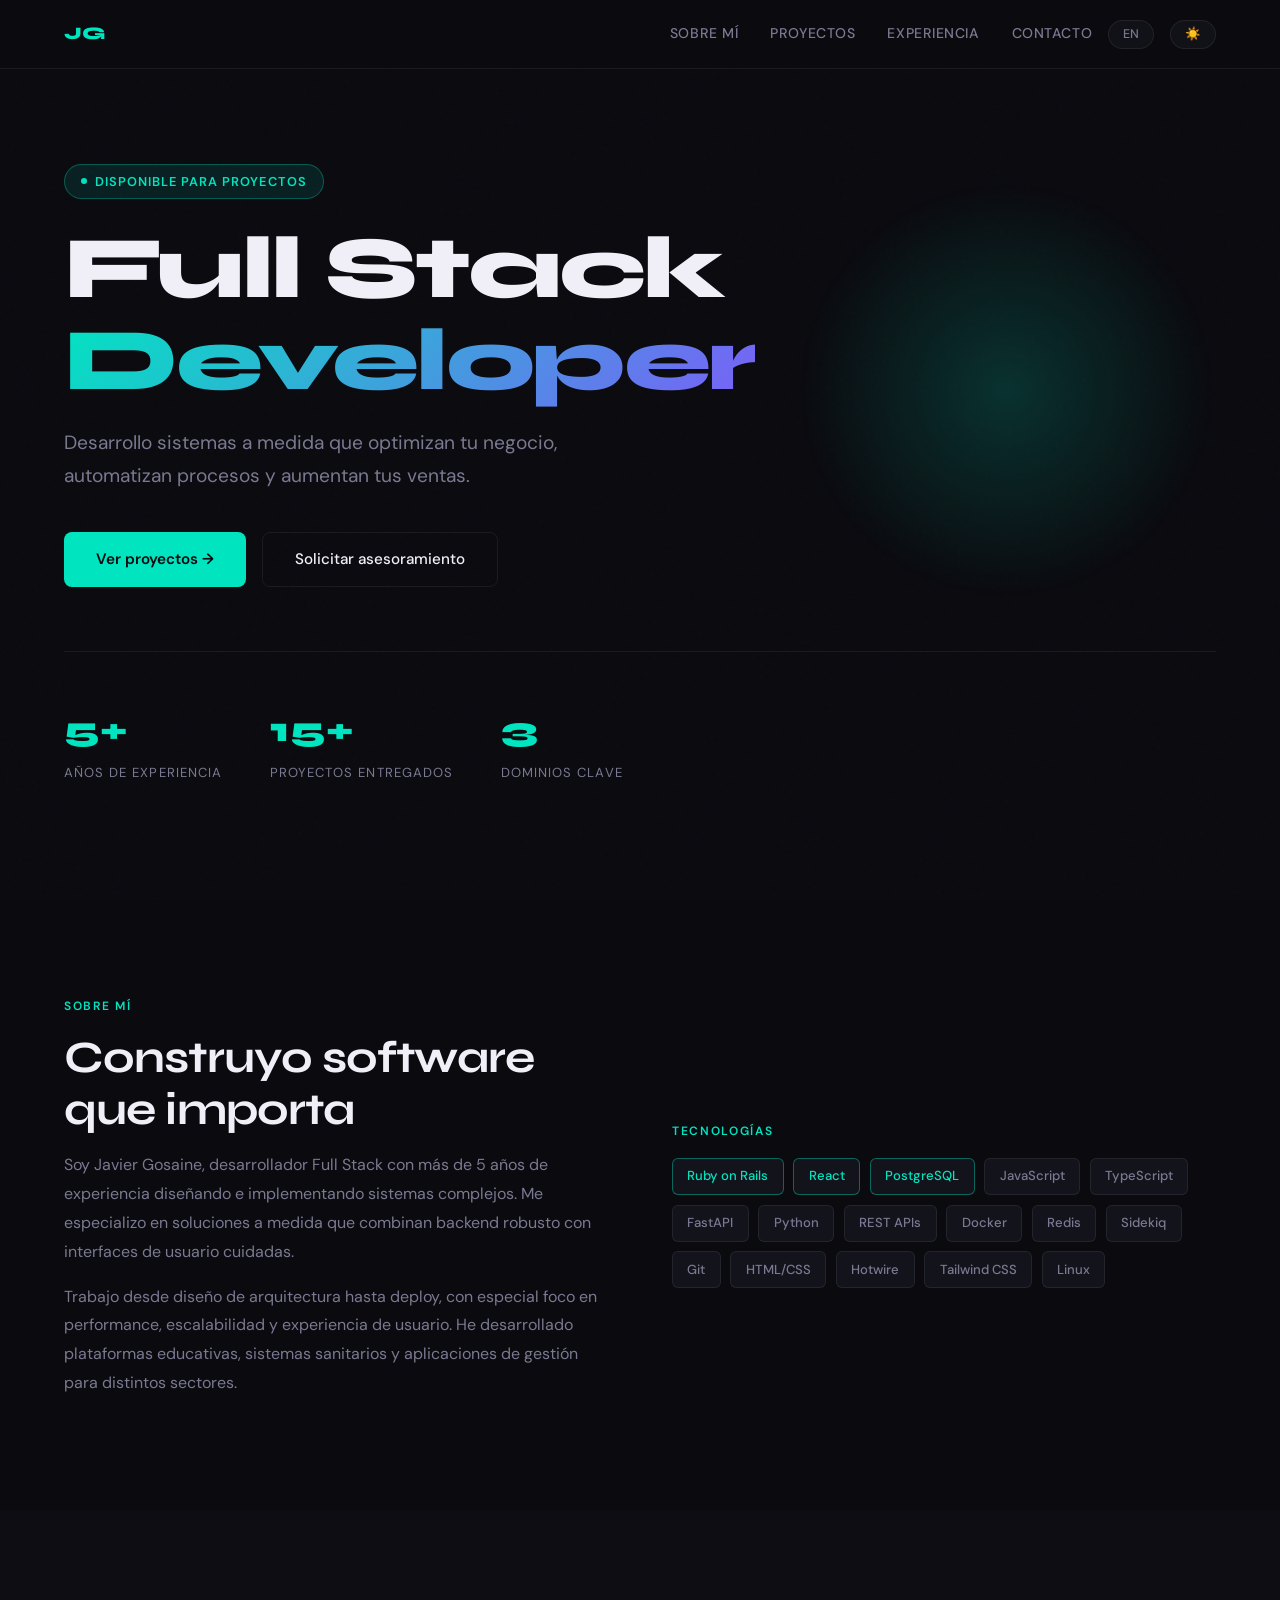
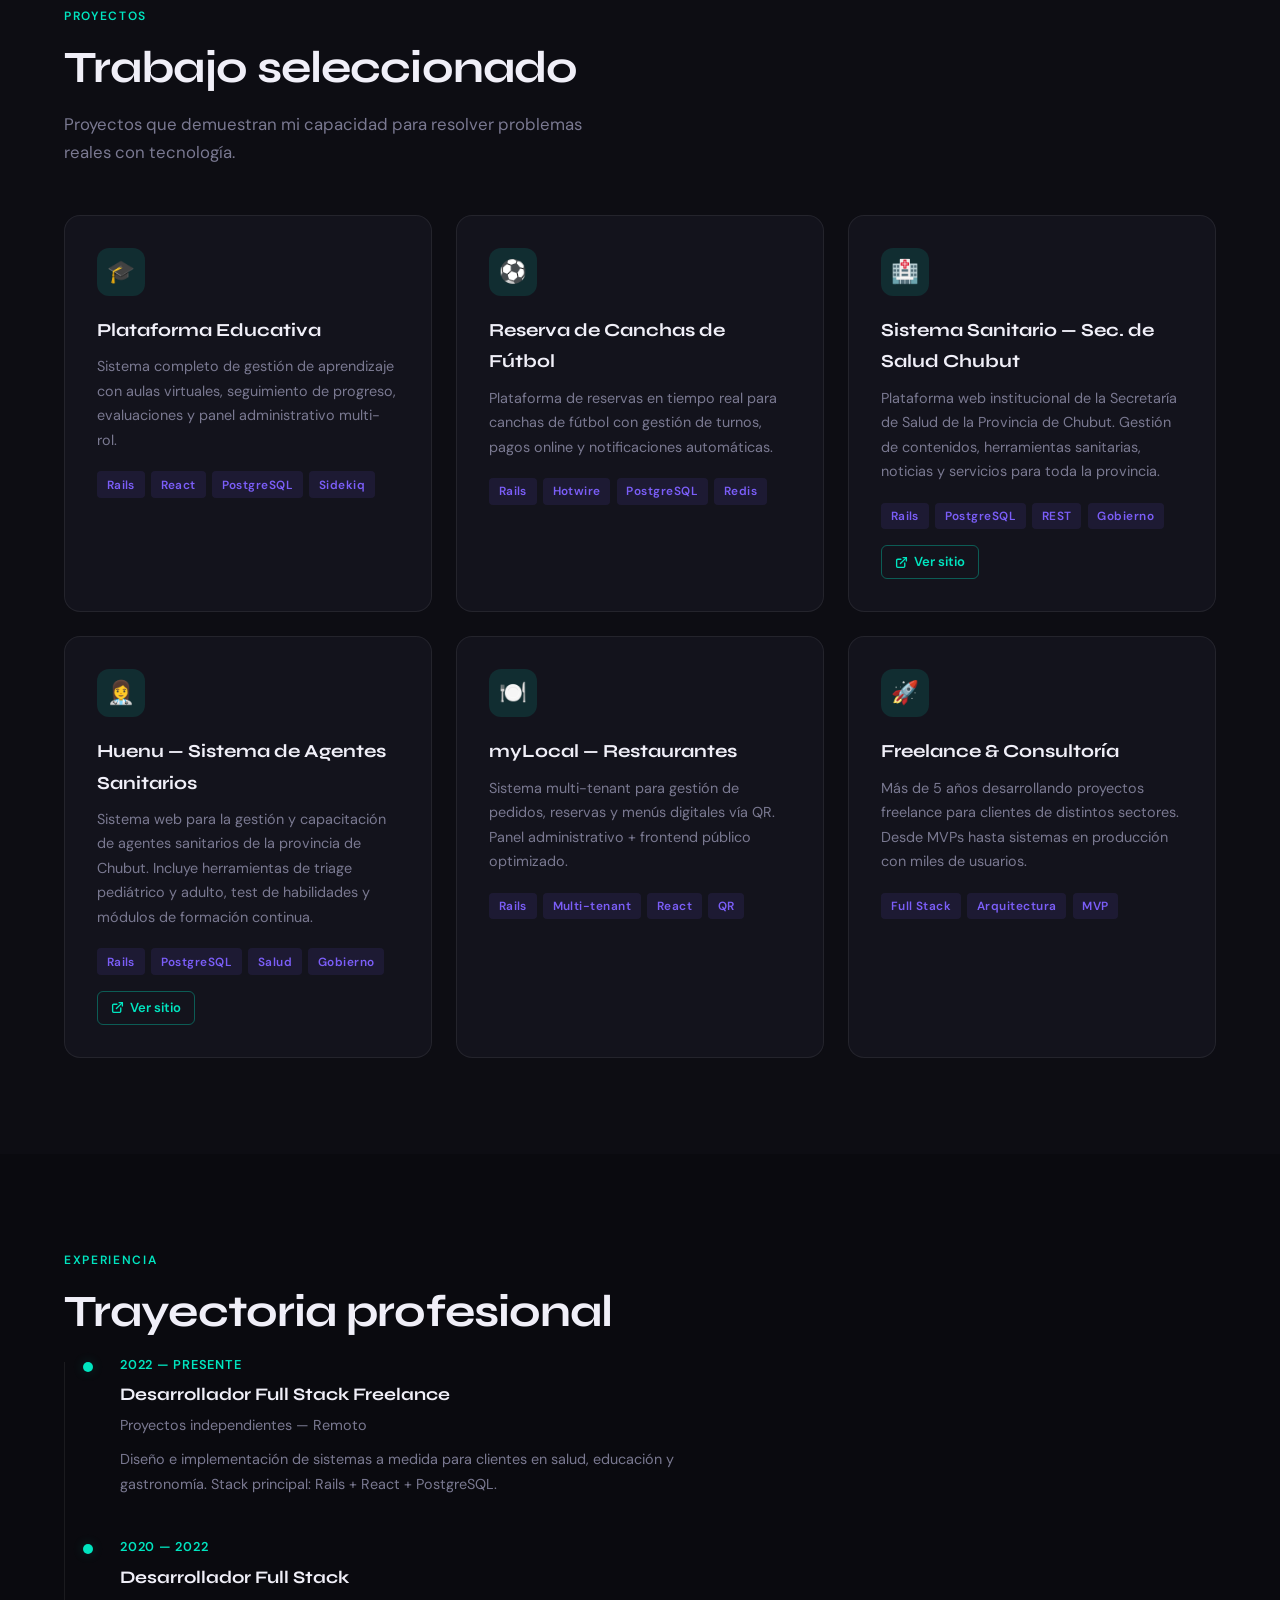
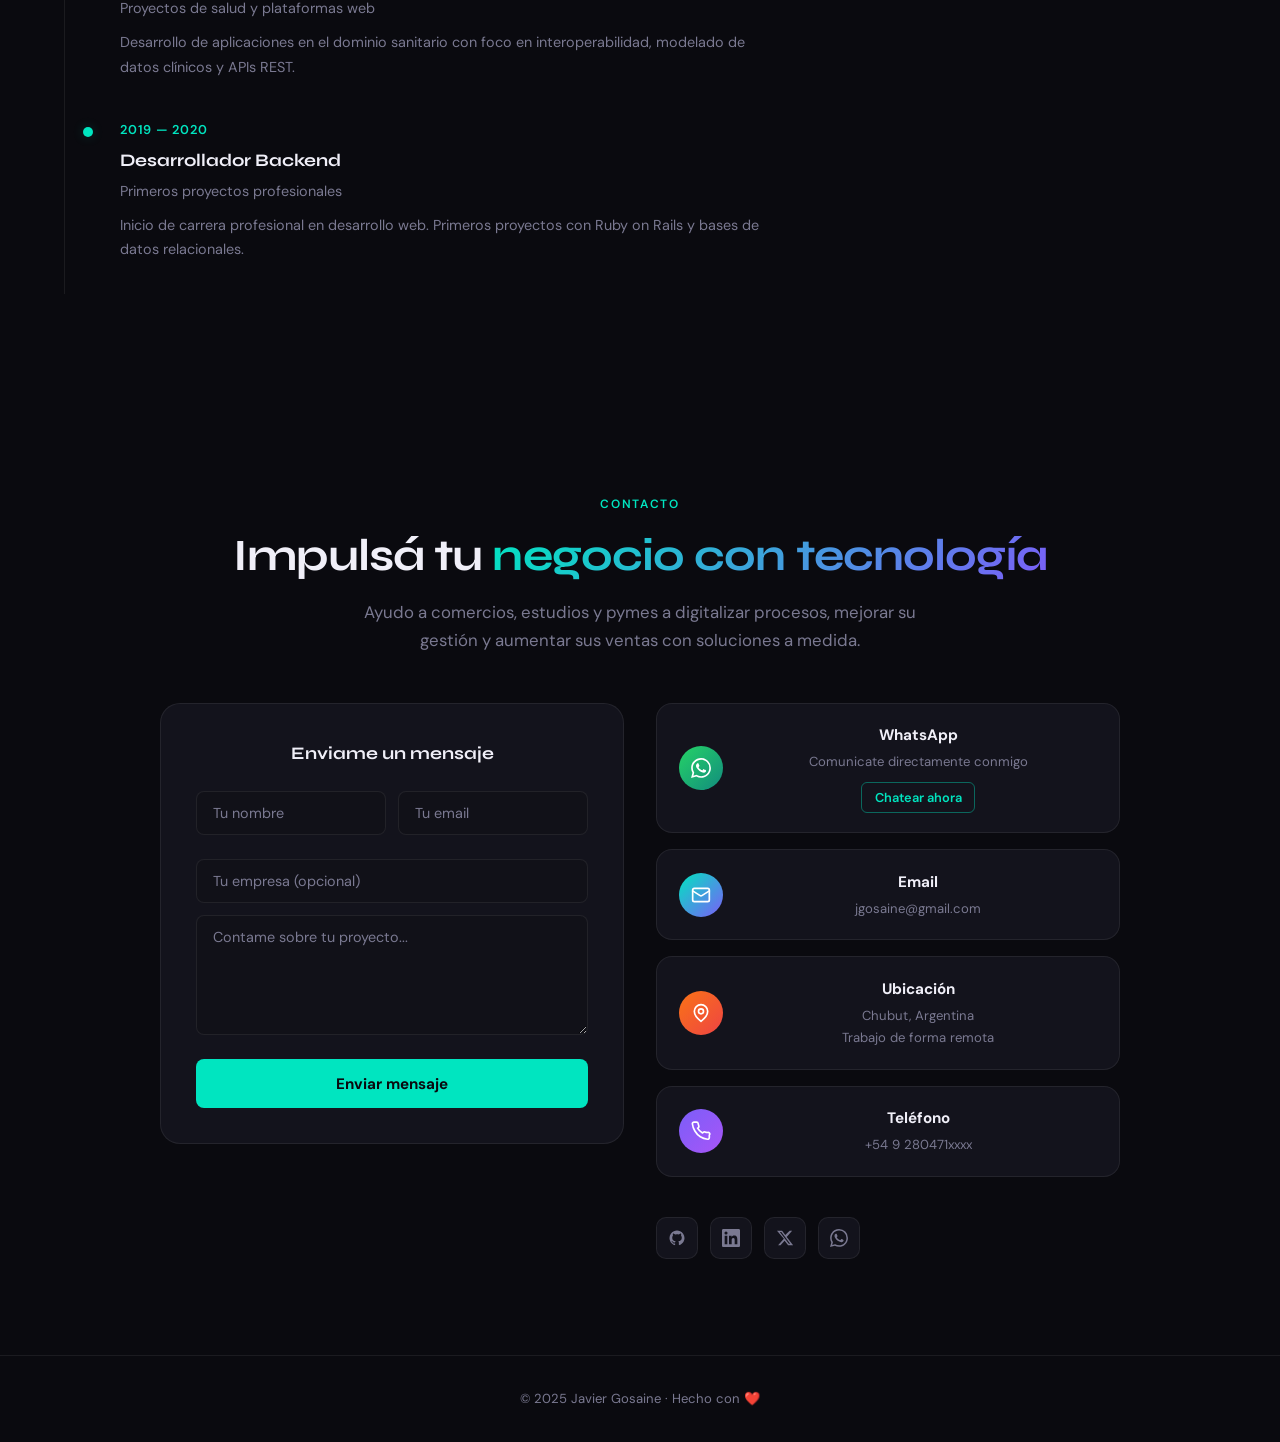
==== commit 0771eb8f: "feat: update porfolio v4" ====
--- a/index.html
+++ b/index.html
@@ -38,7 +38,7 @@
 
 <!-- NAV -->
 <nav>
-  <a class="nav-logo" href="#"><span>JG</span> Gosaine</a>
+  <a class="nav-logo" href="#"><span>JG</span></a>
   <div class="nav-controls">
     <div class="nav-links">
       <a href="#about"  data-es="Sobre mí"   data-en="About">Sobre mí</a>
@@ -59,12 +59,12 @@
     <span data-es="Full Stack" data-en="Full Stack">Full Stack</span><br>
     <em data-es="Developer" data-en="Developer">Developer</em>
   </h1>
-  <p class="hero-sub" data-es="Soluciones a medida — Ruby on Rails · React · PostgreSQL" data-en="Custom solutions — Ruby on Rails · React · PostgreSQL">
-    Soluciones a medida — Ruby on Rails · React · PostgreSQL
+  <p class="hero-sub">
+    Desarrollo sistemas a medida que optimizan tu negocio, automatizan procesos y aumentan tus ventas.
   </p>
   <div class="hero-cta">
     <a href="#projects" class="btn-primary" data-es="Ver proyectos →" data-en="View projects →">Ver proyectos →</a>
-    <a href="#contact" class="btn-outline" data-es="Contactar" data-en="Contact me">Contactar</a>
+    <a href="#contact" class="btn-outline" data-es="Solicitar Asesoramiento" data-en="Get a Consultation">Solicitar asesoramiento</a>
   </div>
   <div class="hero-stats">
     <div>
@@ -162,12 +162,6 @@
 
     <!-- SALUD CHUBUT — con imagen y link -->
     <div class="project-card">
-      <img
-        class="project-img"
-        src="https://secretariadesalud.chubut.gov.ar/assets/logo_gobierno_salud-7cc1f179305b3df044d96e3246e766a455a74ab5e675b2e88f9a4055cd36c903.svg"
-        alt="Secretaría de Salud Chubut"
-        onerror="this.style.display='none'"
-      />
       <div class="project-icon">🏥</div>
       <div class="project-title" data-es="Sistema Sanitario — Sec. de Salud Chubut" data-en="Healthcare System — Health Secretariat Chubut">Sistema Sanitario — Sec. de Salud Chubut</div>
       <p class="project-desc"
@@ -189,13 +183,6 @@
 
     <!-- HUENU — sistema de agentes con imagen y link -->
     <div class="project-card">
-      <img
-        class="project-img"
-        src="https://huenu.chubut.gov.ar/assets/logo_huenu_completo-40548701f95aee0c6ccd778f6f47f03a472ab2d625580dd1ad4a1da636f70057.svg"
-        alt="Huenu — Sistema de Agentes Sanitarios"
-        style="object-fit: contain; padding: 1rem; background: #1a1a2e;"
-        onerror="this.style.display='none'"
-      />
       <div class="project-icon">👩‍⚕️</div>
       <div class="project-title" data-es="Huenu — Sistema de Agentes Sanitarios" data-en="Huenu — Health Agents System">Huenu — Sistema de Agentes Sanitarios</div>
       <p class="project-desc"
@@ -292,15 +279,17 @@
 <!-- CONTACT -->
 <section id="contact">
   <div class="section-label" data-es="Contacto" data-en="Contact">Contacto</div>
+
   <h2 class="section-title">
-    <span data-es="Hablemos de tu " data-en="Let's talk about your ">Hablemos de tu </span><em data-es="Proyecto" data-en="Project">Proyecto</em>
+    <span data-es="Impulsá tu " data-en="Boost your ">Impulsá tu </span>
+    <em data-es="negocio con tecnología" data-en="business with technology">negocio con tecnología</em>
   </h2>
+
   <p class="section-desc"
-     data-es="¿Tenés una idea? Me encantaría escucharla y ayudarte a convertirla en realidad."
-     data-en="Got an idea? I'd love to hear it and help you turn it into reality.">
-    ¿Tenés una idea? Me encantaría escucharla y ayudarte a convertirla en realidad.
+    data-es="Ayudo a comercios, estudios y pymes a digitalizar procesos, mejorar su gestión y aumentar sus ventas con soluciones a medida."
+    data-en="I help businesses, law firms and SMEs streamline processes, improve management and increase revenue with tailored solutions.">
+    Ayudo a comercios, estudios y pymes a digitalizar procesos, mejorar su gestión y aumentar sus ventas con soluciones a medida.
   </p>
-
   <div class="contact-layout">
     <!-- FORM -->
     <div class="contact-form-card">
@@ -341,7 +330,7 @@
         </div>
         <div class="contact-info-body">
           <div class="contact-info-title" data-es="Ubicación" data-en="Location">Ubicación</div>
-          <div class="contact-info-sub" data-es="Patagonia, Argentina" data-en="Patagonia, Argentina">Patagonia, Argentina</div>
+          <div class="contact-info-sub" data-es="Patagonia, Argentina" data-en="Patagonia, Argentina">Chubut, Argentina</div>
           <div class="contact-info-sub" data-es="Trabajo de forma remota" data-en="Working remotely">Trabajo de forma remota</div>
         </div>
       </div>
@@ -373,7 +362,7 @@
 </section>
 
 <footer>
-  <p>© 2025 Javier Gosaine · <span data-es="Hecho con" data-en="Made with">Hecho con</span> ❤️ · <a href="https://github.com/jagfiles" style="color:var(--accent);text-decoration:none">GitHub</a></p>
+  <p>© 2025 Javier Gosaine · <span data-es="Hecho con" data-en="Made with">Hecho con</span> ❤️</p>
 </footer>
 
 <script src="main.js"></script>
--- a/style.css
+++ b/style.css
@@ -312,7 +312,7 @@
 
 /* ===== CONTACT ===== */
 #contact { text-align: left; }
-#contact .section-title { text-align: left; }
+#contact .section-title { text-align: center; }
 #contact .section-title em {
   font-style: normal;
   background: linear-gradient(135deg, var(--accent), var(--accent2));
@@ -437,3 +437,18 @@
   .nav-links { display: none; }
   .hero-stats { gap: 1.5rem; }
 }
+
+
+#contact {
+  text-align: center;
+}
+
+#contact .section-title,
+#contact .section-desc {
+  margin-left: auto;
+  margin-right: auto;
+}
+
+.contact-layout {
+  margin: 0 auto;
+}
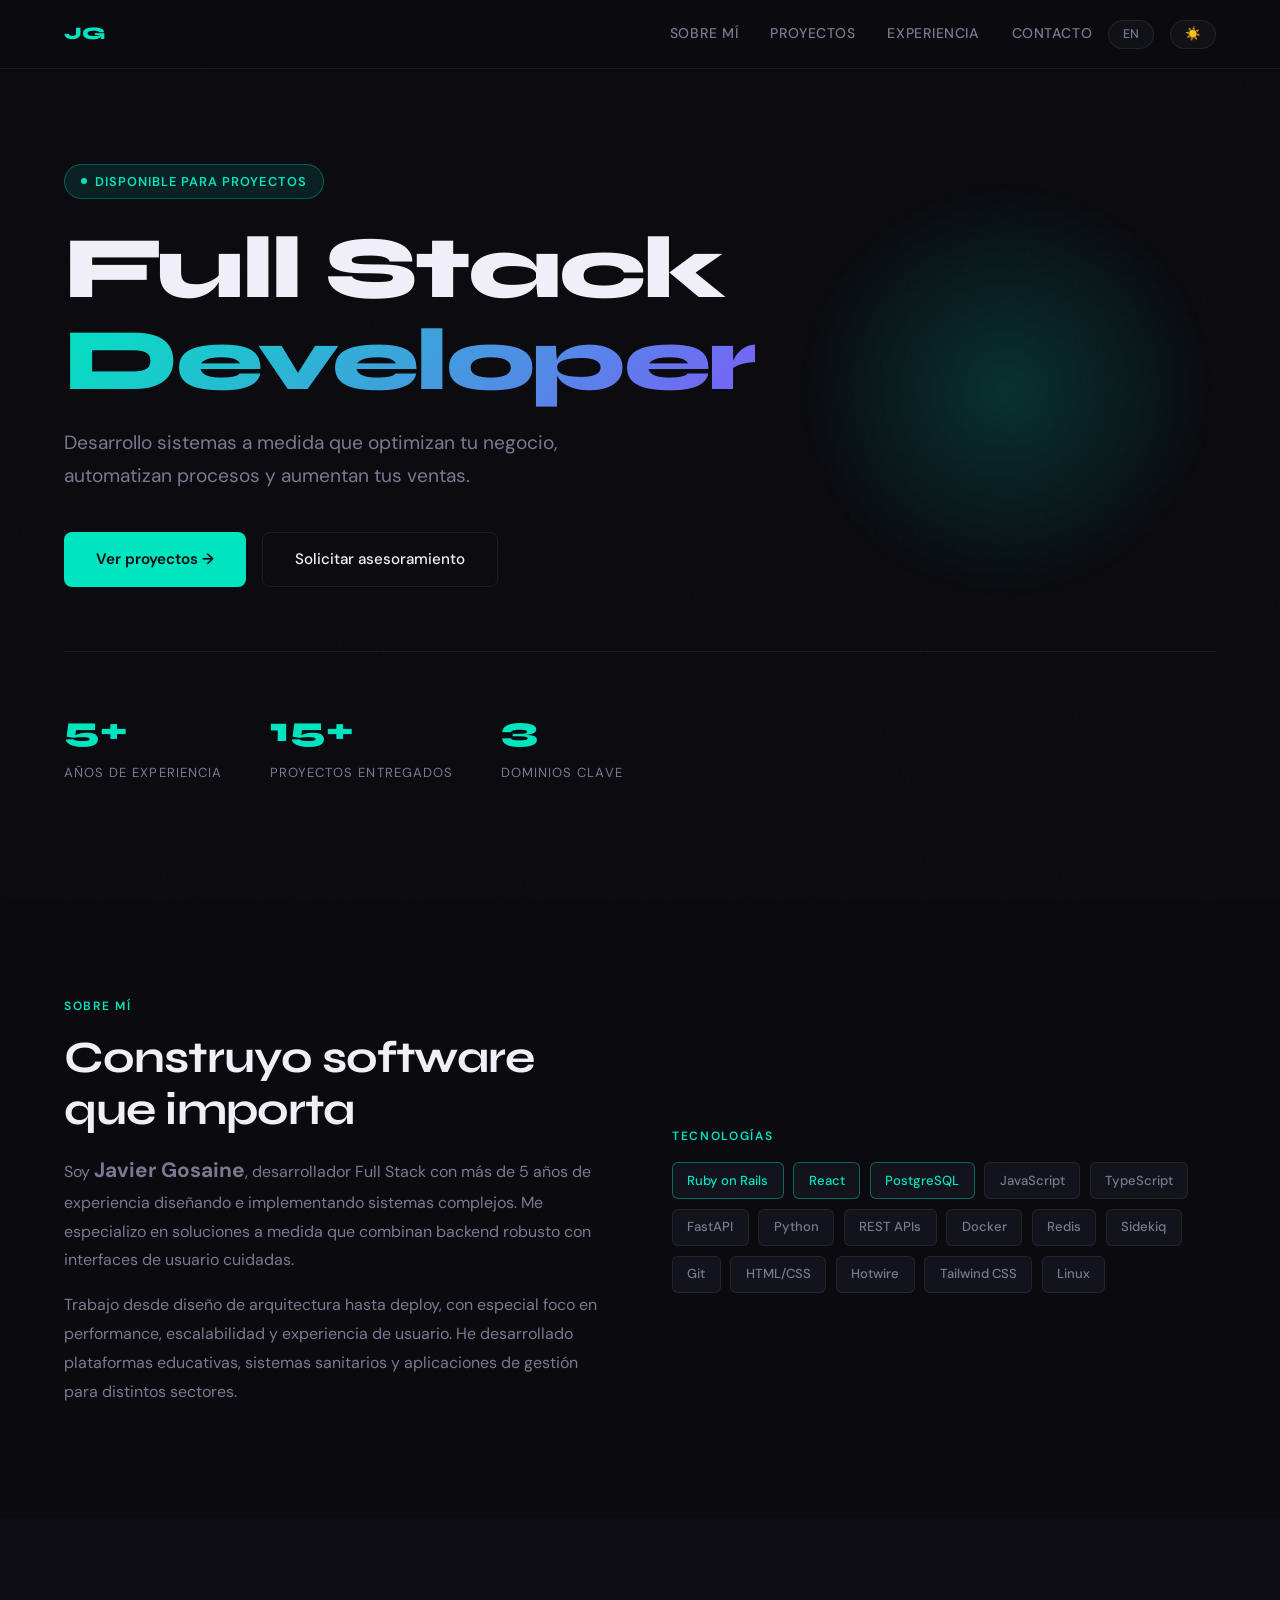
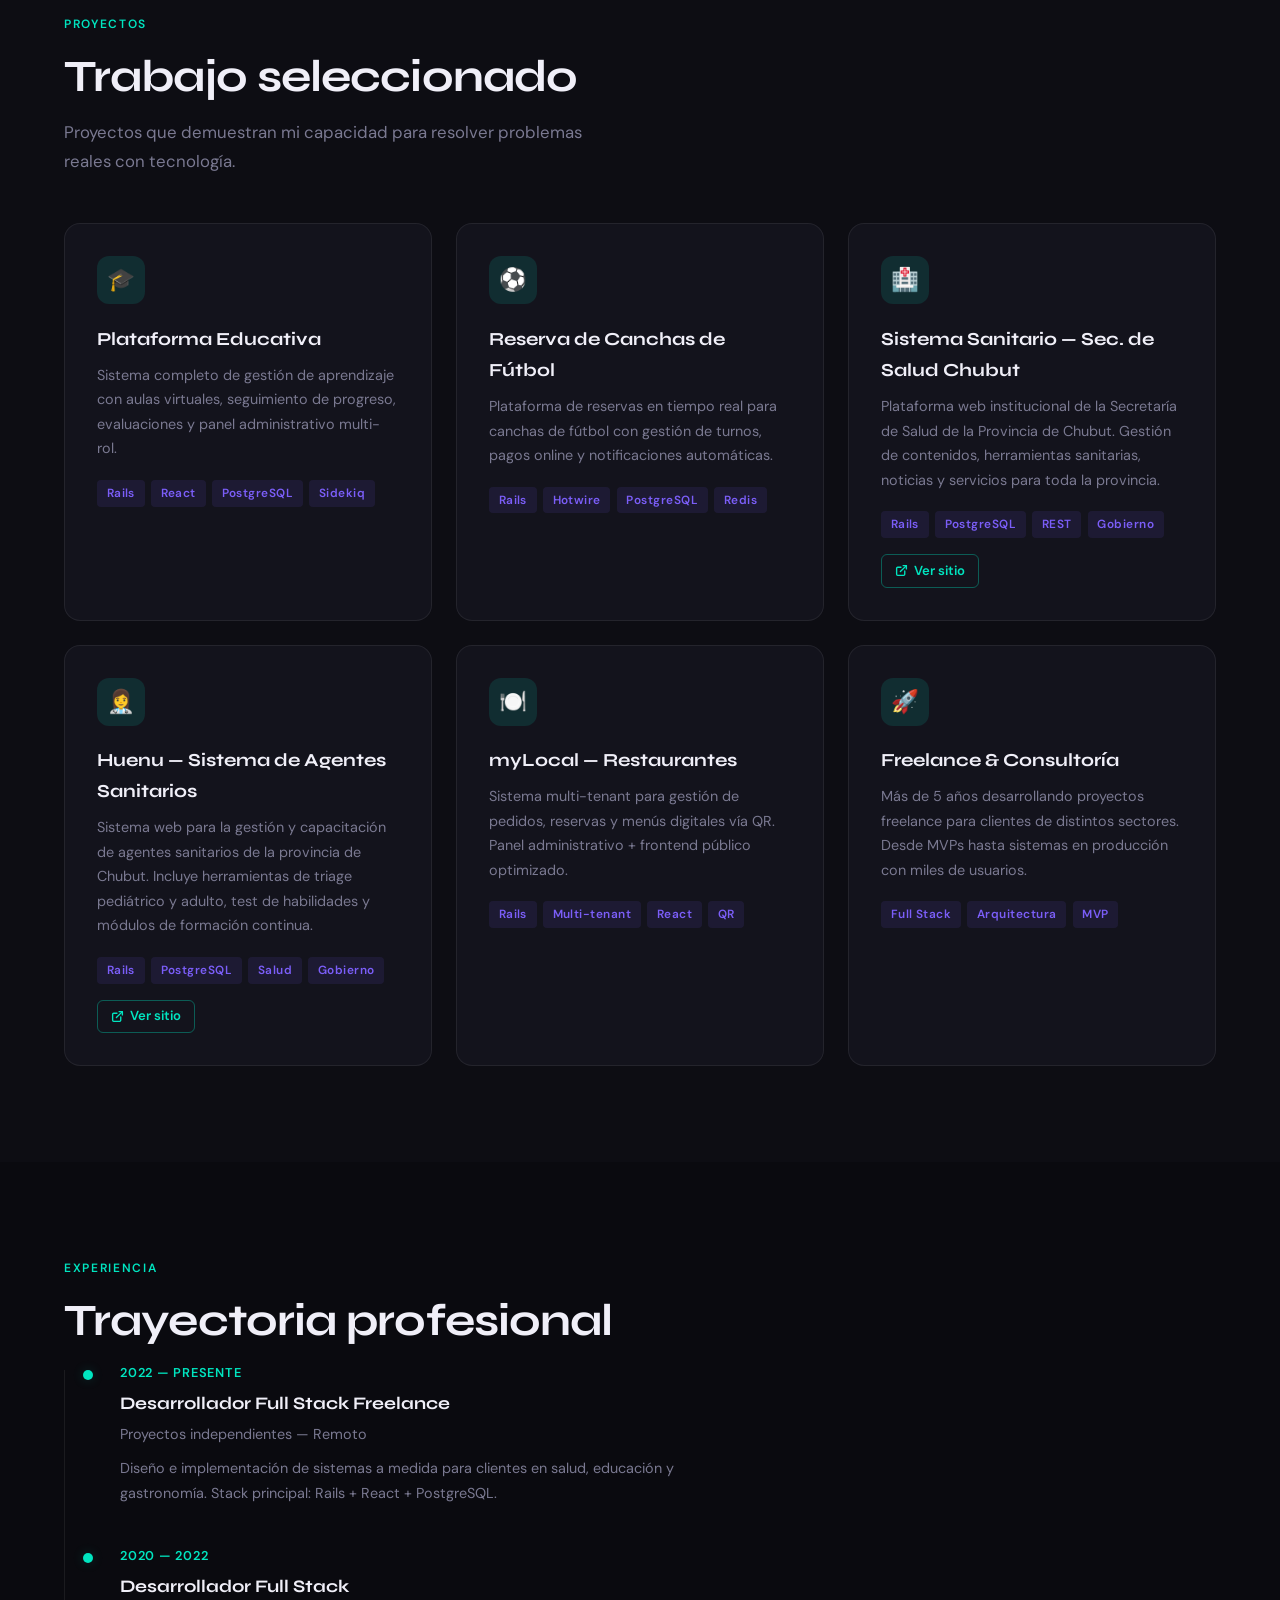
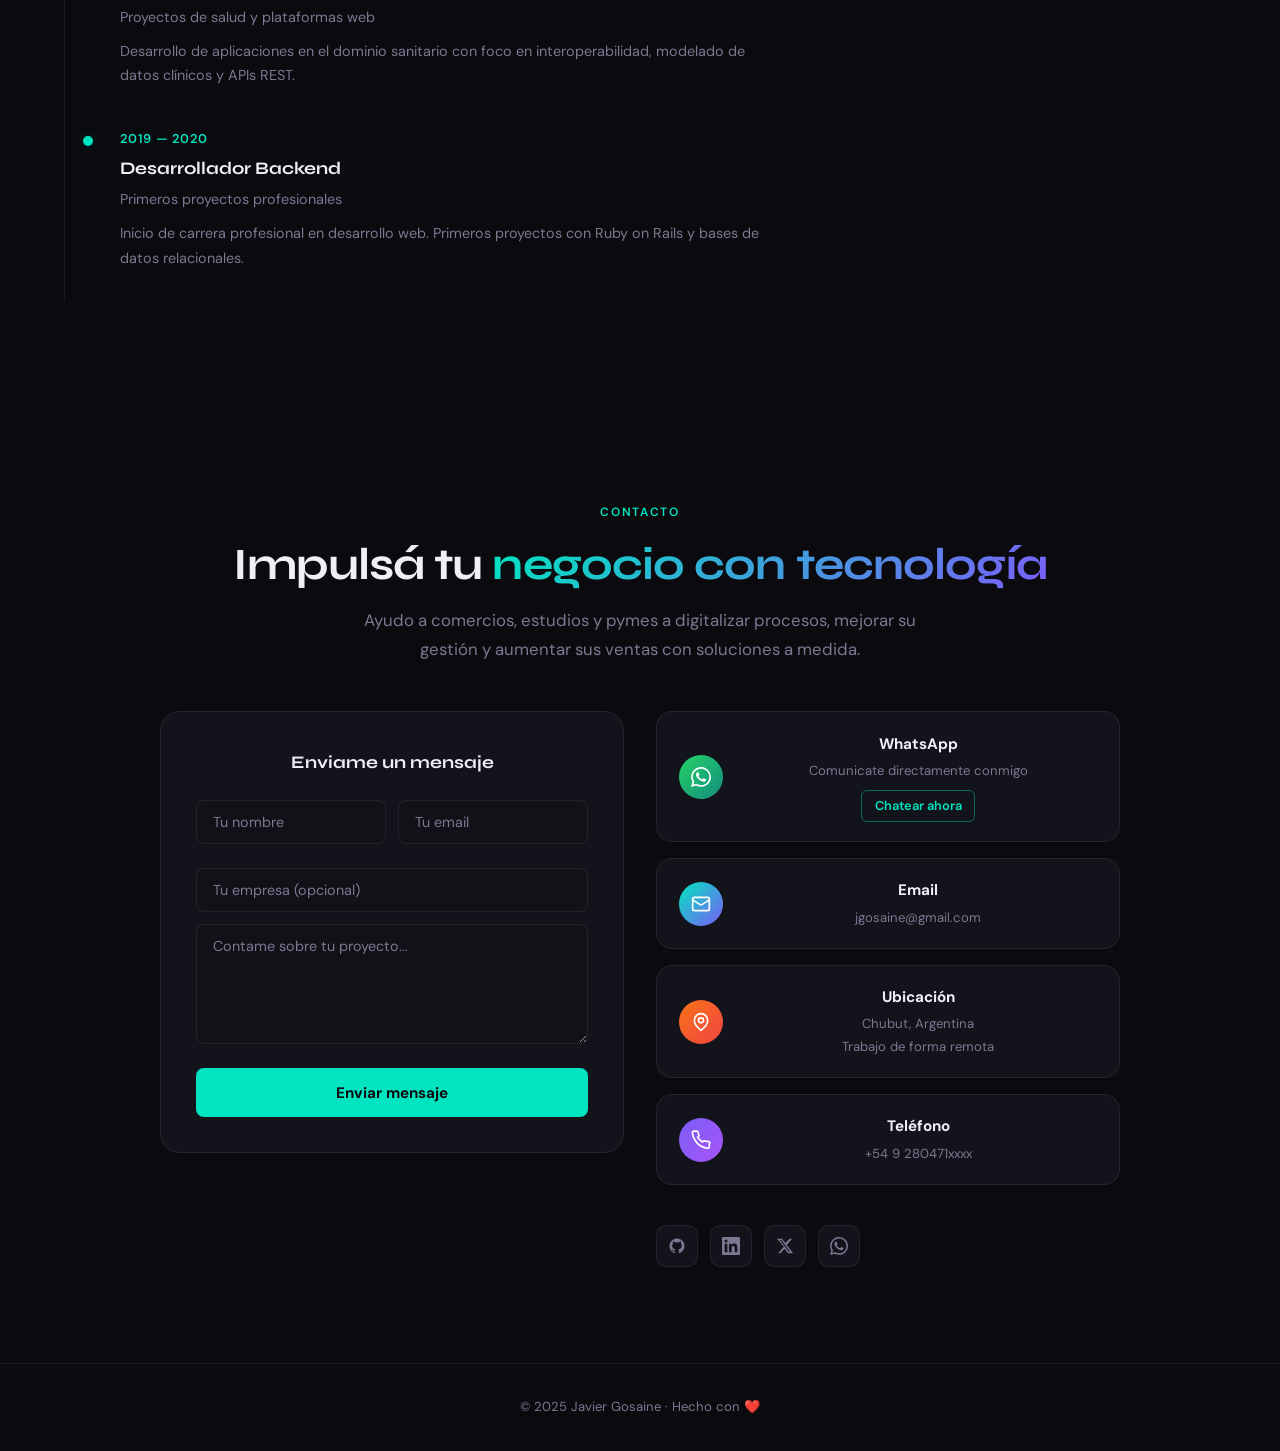
==== commit 8a709185: "feat: update porfolio v5" ====
--- a/index.html
+++ b/index.html
@@ -90,7 +90,7 @@
       <h2 class="section-title" data-es="Construyo software que importa" data-en="I build software that matters">Construyo software que importa</h2>
       <p data-es="Soy Javier Gosaine, desarrollador Full Stack con más de 5 años de experiencia diseñando e implementando sistemas complejos. Me especializo en soluciones a medida que combinan backend robusto con interfaces de usuario cuidadas."
          data-en="I'm Javier Gosaine, a Full Stack developer with over 5 years of experience designing and implementing complex systems. I specialize in custom solutions combining robust backend with polished user interfaces.">
-        Soy Javier Gosaine, desarrollador Full Stack con más de 5 años de experiencia diseñando e implementando sistemas complejos. Me especializo en soluciones a medida que combinan backend robusto con interfaces de usuario cuidadas.
+        Soy <strong class="myname">Javier Gosaine</strong>, desarrollador Full Stack con más de 5 años de experiencia diseñando e implementando sistemas complejos. Me especializo en soluciones a medida que combinan backend robusto con interfaces de usuario cuidadas.
       </p>
       <p data-es="Trabajo desde diseño de arquitectura hasta deploy, con especial foco en performance, escalabilidad y experiencia de usuario. He desarrollado plataformas educativas, sistemas sanitarios y aplicaciones de gestión para distintos sectores."
          data-en="I work from architecture design to deployment, with a focus on performance, scalability and user experience. I've built educational platforms, health systems, and management applications across multiple industries.">
--- a/style.css
+++ b/style.css
@@ -451,4 +451,9 @@
 
 .contact-layout {
   margin: 0 auto;
+}
+
+.myname {
+  font-size: 1.3rem;
+  font-weight: 700;
 }
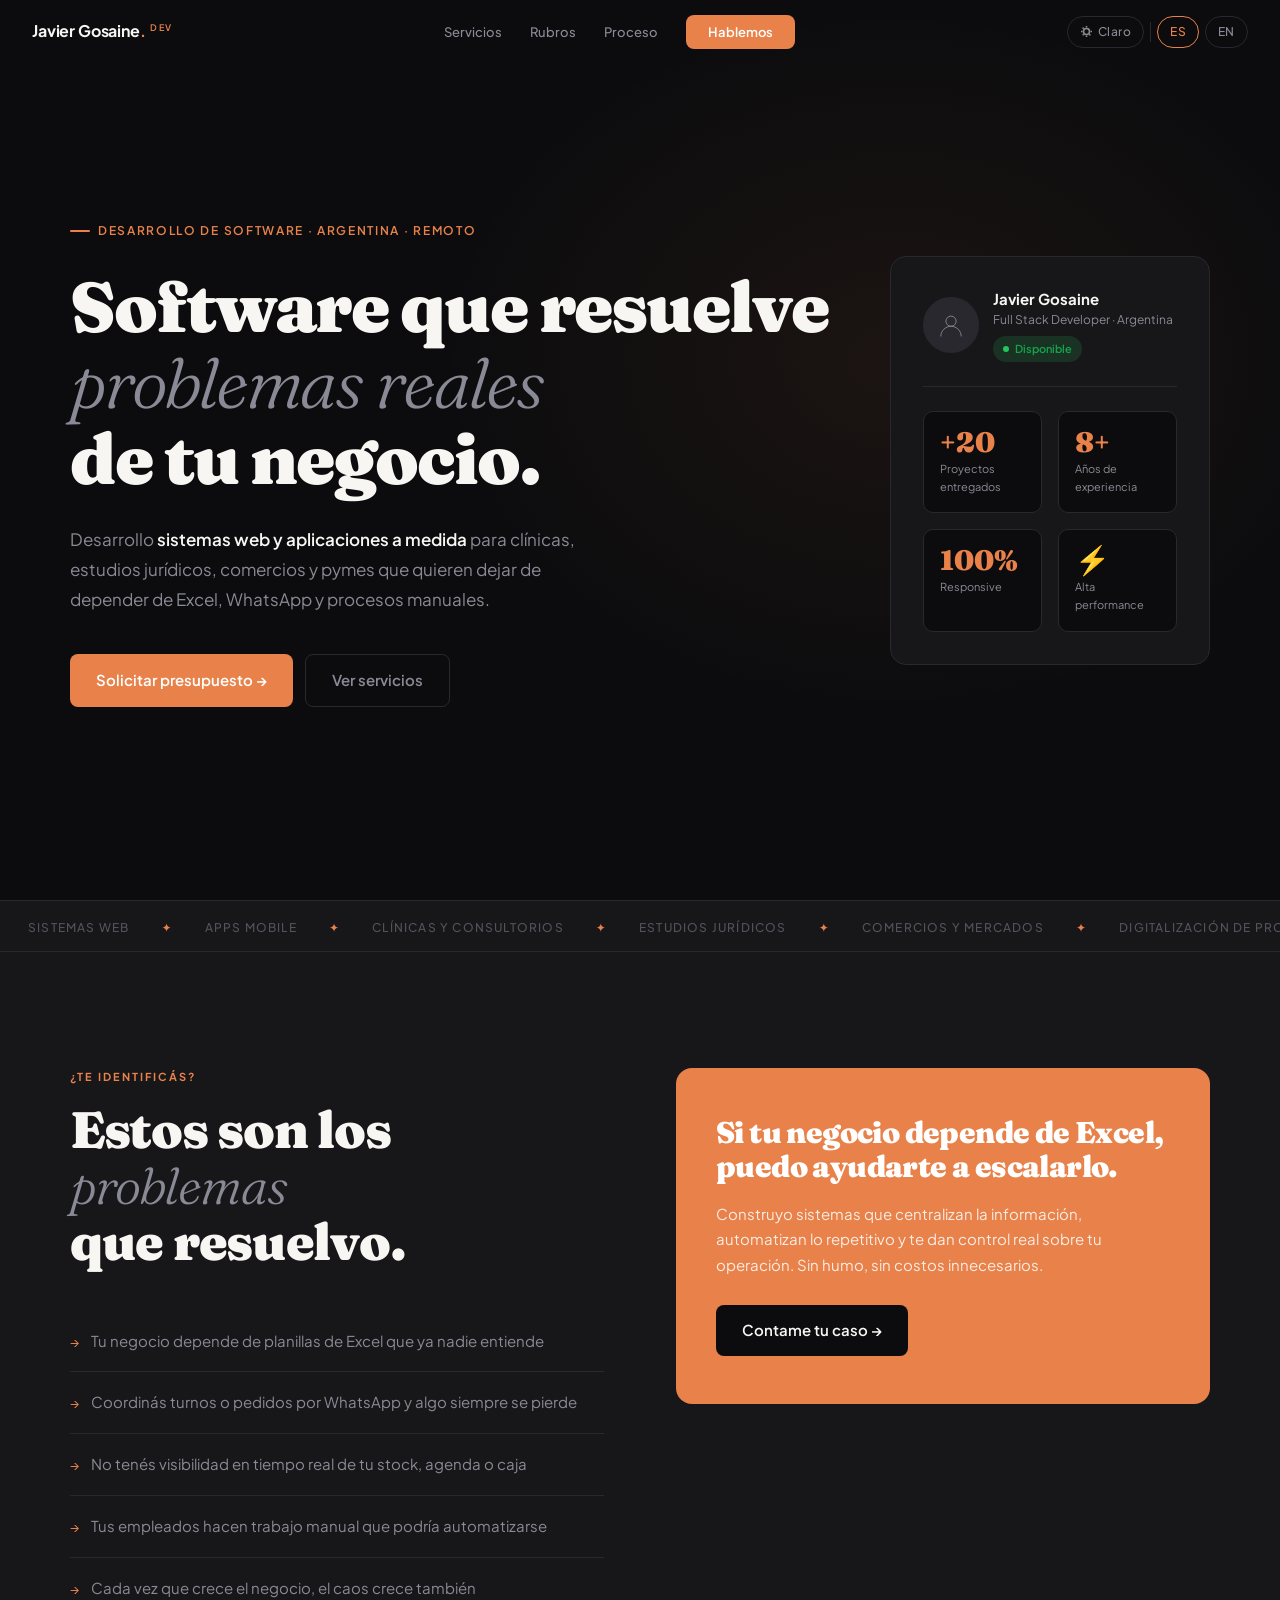
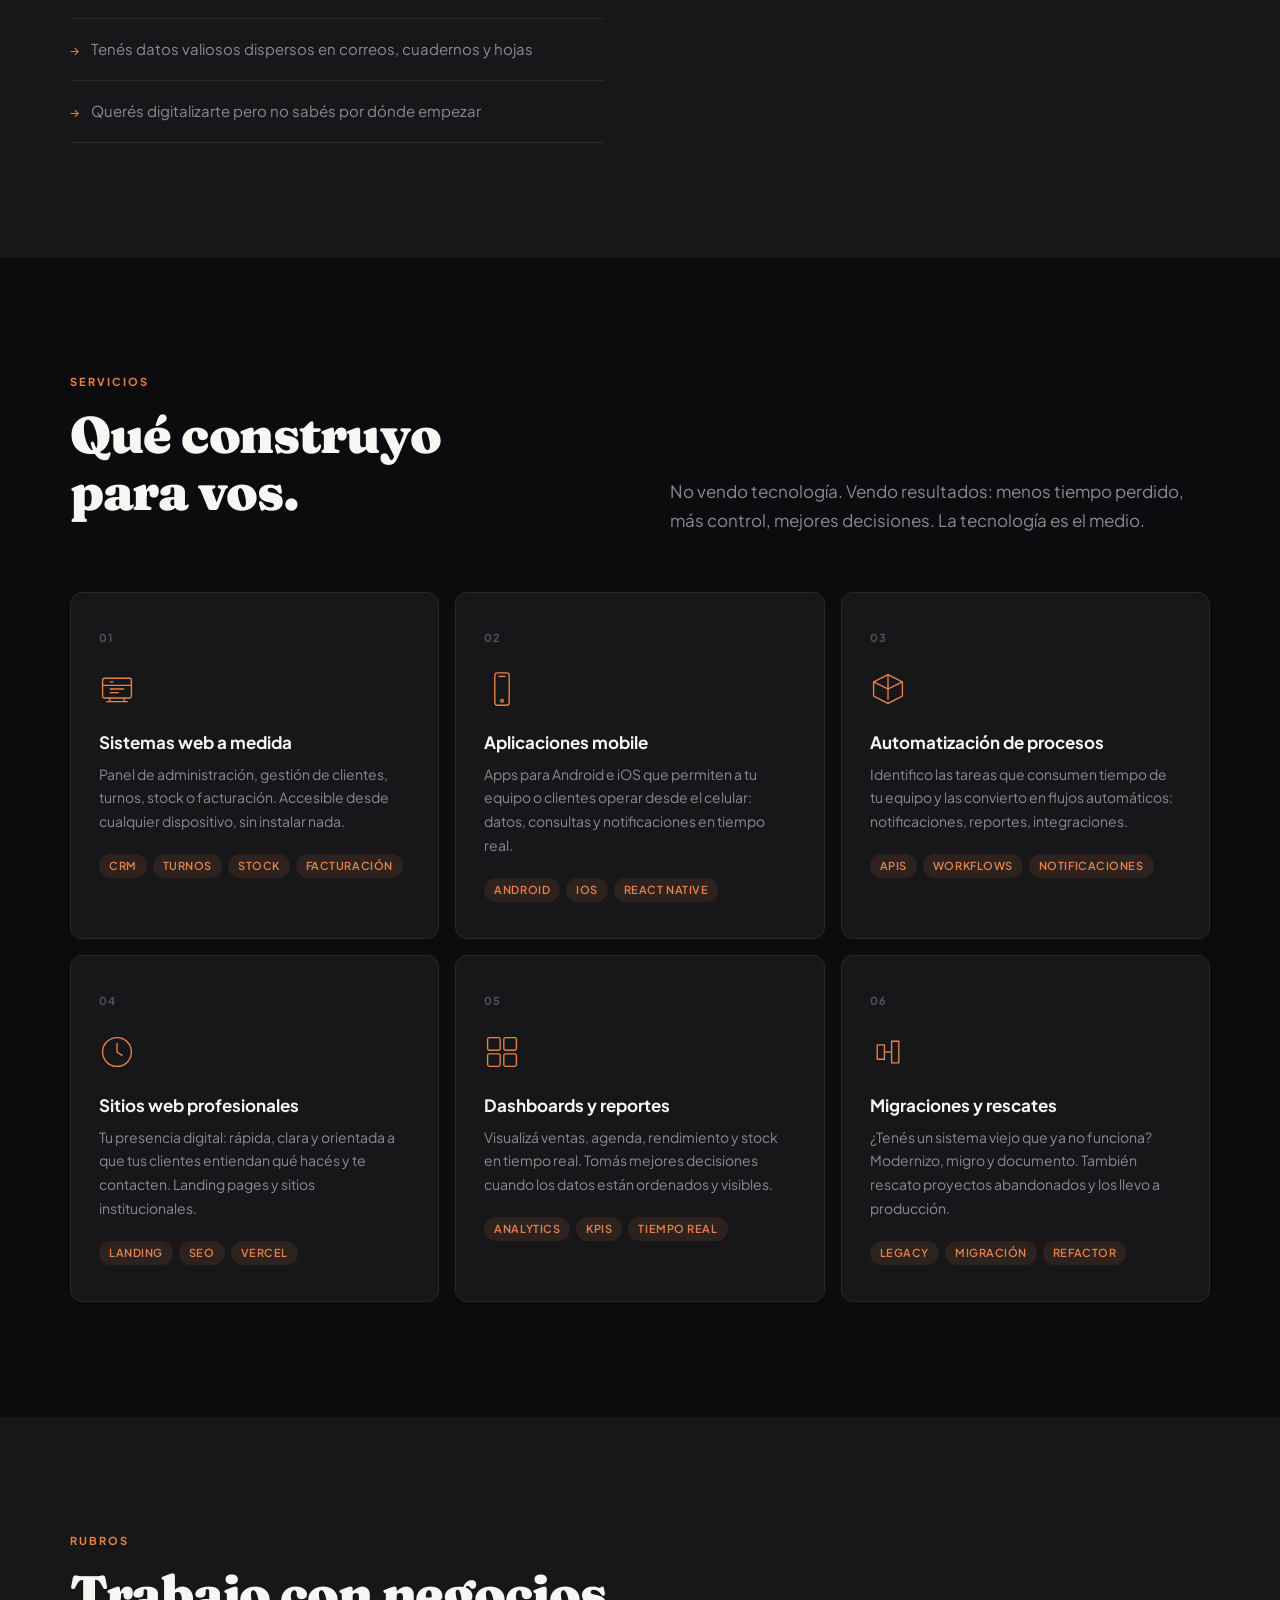
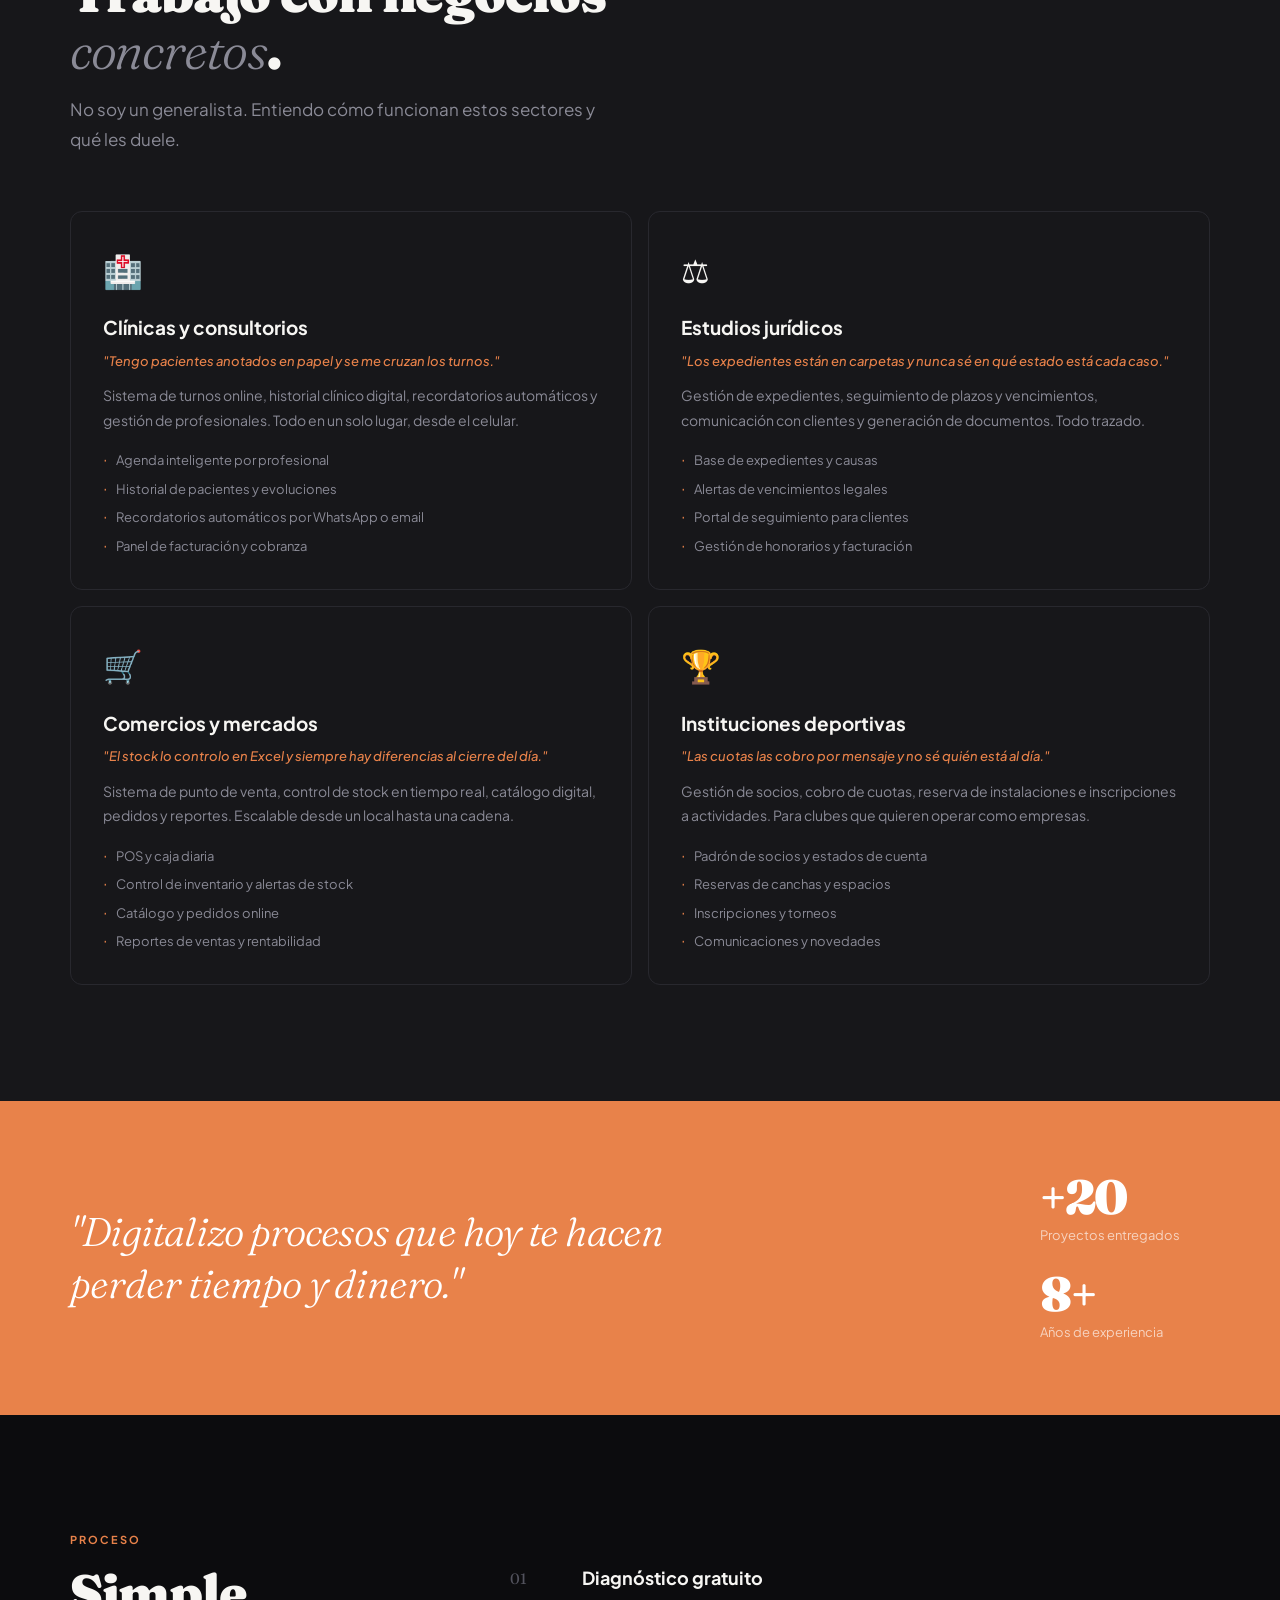
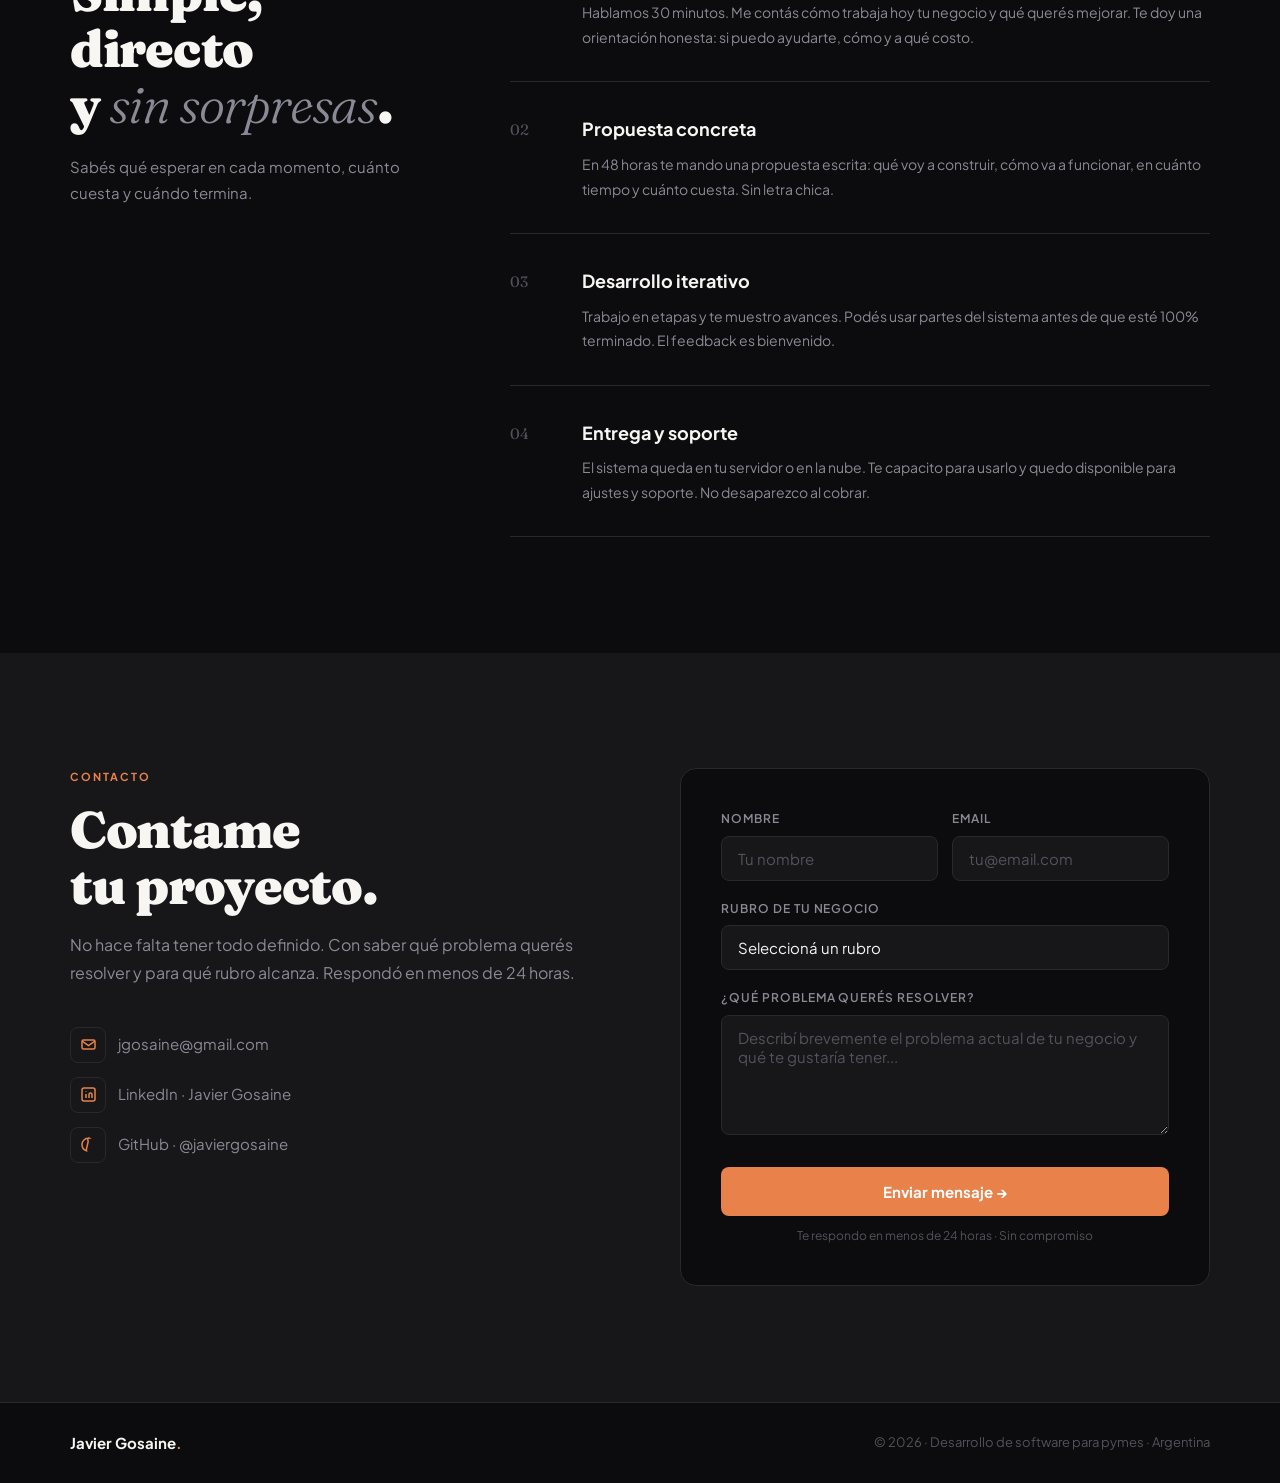
==== commit 89b66097: "fix: cambio de letters" ====
--- a/index.html
+++ b/index.html
@@ -1,370 +1,392 @@
 <!DOCTYPE html>
-<html lang="es" data-theme="dark" data-lang="es">
+<html lang="es">
 <head>
-  <meta charset="UTF-8" />
-  <meta name="viewport" content="width=device-width, initial-scale=1.0"/>
-  <title>Javier Gosaine — Full Stack Developer</title>
-  <link rel="preconnect" href="https://fonts.googleapis.com">
-  <link href="https://fonts.googleapis.com/css2?family=Syne:wght@400;600;700;800&family=DM+Sans:wght@300;400;500&display=swap" rel="stylesheet">
-  <link rel="stylesheet" href="style.css">
-  <style>
-    /* Project image preview */
-    .project-img {
-      width: 100%;
-      height: 160px;
-      object-fit: cover;
-      border-radius: 10px;
-      margin-bottom: 1.2rem;
-      border: 1px solid var(--border);
-      display: block;
-      background: var(--surface);
-    }
-    .project-link {
-      display: inline-flex; align-items: center; gap: .4rem;
-      margin-top: 1rem;
-      color: var(--accent);
-      font-size: .82rem; font-weight: 600;
-      text-decoration: none;
-      border: 1px solid color-mix(in srgb, var(--accent) 35%, transparent);
-      border-radius: 6px;
-      padding: .3rem .8rem;
-      transition: background .2s;
-    }
-    .project-link:hover { background: color-mix(in srgb, var(--accent) 10%, transparent); }
-    .project-link svg { flex-shrink: 0; }
-  </style>
+<meta charset="UTF-8"/>
+<meta name="viewport" content="width=device-width, initial-scale=1.0"/>
+<meta name="description" content="Javier Gosaine — Desarrollo software a medida para clínicas, estudios jurídicos, comercios y pymes. Soluciones web y mobile que reemplazan procesos manuales y Excel."/>
+<title>Javier Gosaine · Desarrollo de Software para Pymes</title>
+<link rel="preconnect" href="https://fonts.googleapis.com"/>
+<link rel="preconnect" href="https://fonts.gstatic.com" crossorigin/>
+<link href="https://fonts.googleapis.com/css2?family=Fraunces:ital,opsz,wght@0,9..144,300;0,9..144,900;1,9..144,300;1,9..144,900&family=Plus+Jakarta+Sans:wght@400;500;600;700&display=swap" rel="stylesheet"/>
+<link rel="stylesheet" href="assets/css/styles.css"/>
 </head>
 <body>
 
-<!-- NAV -->
-<nav>
-  <a class="nav-logo" href="#"><span>JG</span></a>
-  <div class="nav-controls">
-    <div class="nav-links">
-      <a href="#about"  data-es="Sobre mí"   data-en="About">Sobre mí</a>
-      <a href="#projects" data-es="Proyectos" data-en="Projects">Proyectos</a>
-      <a href="#experience" data-es="Experiencia" data-en="Experience">Experiencia</a>
-      <a href="#contact" data-es="Contacto" data-en="Contact">Contacto</a>
-    </div>
-    <button class="toggle-btn" id="langBtn" onclick="toggleLang()">EN</button>
-    <button class="toggle-btn" id="themeBtn" onclick="toggleTheme()">☀️</button>
+<!-- ══════════════════════════════════
+     NAV
+══════════════════════════════════ -->
+<nav id="nav">
+  <a href="#" class="nav-logo">Javier Gosaine<span>.</span> <sup>dev</sup></a>
+  <ul class="nav-links">
+    <li><a href="#servicios" data-i18n="nav.services">Servicios</a></li>
+    <li><a href="#rubros"    data-i18n="nav.sectors">Rubros</a></li>
+    <li><a href="#proceso"   data-i18n="nav.process">Proceso</a></li>
+    <li><a href="#contacto" class="nav-cta" data-i18n="nav.cta">Hablemos</a></li>
+  </ul>
+  <div class="controls">
+    <button class="ctrl-btn" id="themeBtn" aria-label="Toggle theme">
+      <svg id="themeIcon" width="13" height="13" viewBox="0 0 13 13" fill="none" stroke="currentColor" stroke-width="1.6">
+        <circle cx="6.5" cy="6.5" r="3"/>
+        <path d="M6.5 1v1.5M6.5 10.5V12M1 6.5h1.5M10.5 6.5H12M2.6 2.6l1.1 1.1M9.3 9.3l1.1 1.1M9.3 3.7l-1.1 1.1M3.8 9.2l-1.1 1.1"/>
+      </svg>
+      <span id="themeLbl">Claro</span>
+    </button>
+    <div class="ctrl-sep"></div>
+    <button class="ctrl-btn active" id="langEs" onclick="setLang('es')">ES</button>
+    <button class="ctrl-btn"        id="langEn" onclick="setLang('en')">EN</button>
   </div>
 </nav>
 
-<!-- HERO -->
-<section class="hero" id="home">
-  <div class="hero-glow"></div>
-  <div class="hero-tag" data-es="Disponible para proyectos" data-en="Available for projects">Disponible para proyectos</div>
-  <h1>
-    <span data-es="Full Stack" data-en="Full Stack">Full Stack</span><br>
-    <em data-es="Developer" data-en="Developer">Developer</em>
-  </h1>
-  <p class="hero-sub">
-    Desarrollo sistemas a medida que optimizan tu negocio, automatizan procesos y aumentan tus ventas.
-  </p>
-  <div class="hero-cta">
-    <a href="#projects" class="btn-primary" data-es="Ver proyectos →" data-en="View projects →">Ver proyectos →</a>
-    <a href="#contact" class="btn-outline" data-es="Solicitar Asesoramiento" data-en="Get a Consultation">Solicitar asesoramiento</a>
-  </div>
-  <div class="hero-stats">
-    <div>
-      <div class="stat-num">5+</div>
-      <div class="stat-label" data-es="Años de experiencia" data-en="Years experience">Años de experiencia</div>
-    </div>
-    <div>
-      <div class="stat-num">15+</div>
-      <div class="stat-label" data-es="Proyectos entregados" data-en="Projects delivered">Proyectos entregados</div>
-    </div>
-    <div>
-      <div class="stat-num">3</div>
-      <div class="stat-label" data-es="Dominios clave" data-en="Key domains">Dominios clave</div>
-    </div>
-  </div>
-</section>
-
-<!-- ABOUT -->
-<section id="about">
-  <div class="about-grid">
-    <div class="about-text">
-      <div class="section-label" data-es="Sobre mí" data-en="About me">Sobre mí</div>
-      <h2 class="section-title" data-es="Construyo software que importa" data-en="I build software that matters">Construyo software que importa</h2>
-      <p data-es="Soy Javier Gosaine, desarrollador Full Stack con más de 5 años de experiencia diseñando e implementando sistemas complejos. Me especializo en soluciones a medida que combinan backend robusto con interfaces de usuario cuidadas."
-         data-en="I'm Javier Gosaine, a Full Stack developer with over 5 years of experience designing and implementing complex systems. I specialize in custom solutions combining robust backend with polished user interfaces.">
-        Soy <strong class="myname">Javier Gosaine</strong>, desarrollador Full Stack con más de 5 años de experiencia diseñando e implementando sistemas complejos. Me especializo en soluciones a medida que combinan backend robusto con interfaces de usuario cuidadas.
-      </p>
-      <p data-es="Trabajo desde diseño de arquitectura hasta deploy, con especial foco en performance, escalabilidad y experiencia de usuario. He desarrollado plataformas educativas, sistemas sanitarios y aplicaciones de gestión para distintos sectores."
-         data-en="I work from architecture design to deployment, with a focus on performance, scalability and user experience. I've built educational platforms, health systems, and management applications across multiple industries.">
-        Trabajo desde diseño de arquitectura hasta deploy, con especial foco en performance, escalabilidad y experiencia de usuario. He desarrollado plataformas educativas, sistemas sanitarios y aplicaciones de gestión para distintos sectores.
-      </p>
-    </div>
-    <div>
-      <div class="section-label" data-es="Tecnologías" data-en="Technologies">Tecnologías</div>
-      <div class="skills-cloud" style="margin-top:1rem">
-        <span class="skill-tag highlight">Ruby on Rails</span>
-        <span class="skill-tag highlight">React</span>
-        <span class="skill-tag highlight">PostgreSQL</span>
-        <span class="skill-tag">JavaScript</span>
-        <span class="skill-tag">TypeScript</span>
-        <span class="skill-tag">FastAPI</span>
-        <span class="skill-tag">Python</span>
-        <span class="skill-tag">REST APIs</span>
-        <span class="skill-tag">Docker</span>
-        <span class="skill-tag">Redis</span>
-        <span class="skill-tag">Sidekiq</span>
-        <span class="skill-tag">Git</span>
-        <span class="skill-tag">HTML/CSS</span>
-        <span class="skill-tag">Hotwire</span>
-        <span class="skill-tag">Tailwind CSS</span>
-        <span class="skill-tag">Linux</span>
-      </div>
-    </div>
-  </div>
-</section>
-
-<!-- PROJECTS -->
-<section id="projects">
-  <div class="section-label" data-es="Proyectos" data-en="Projects">Proyectos</div>
-  <h2 class="section-title" data-es="Trabajo seleccionado" data-en="Selected work">Trabajo seleccionado</h2>
-  <p class="section-desc" data-es="Proyectos que demuestran mi capacidad para resolver problemas reales con tecnología." data-en="Projects that demonstrate my ability to solve real problems with technology.">
-    Proyectos que demuestran mi capacidad para resolver problemas reales con tecnología.
-  </p>
-  <div class="projects-grid">
-
-    <div class="project-card">
-      <div class="project-icon">🎓</div>
-      <div class="project-title" data-es="Plataforma Educativa" data-en="Educational Platform">Plataforma Educativa</div>
-      <p class="project-desc" data-es="Sistema completo de gestión de aprendizaje con aulas virtuales, seguimiento de progreso, evaluaciones y panel administrativo multi-rol."
-         data-en="Complete learning management system with virtual classrooms, progress tracking, assessments and multi-role admin panel.">
-        Sistema completo de gestión de aprendizaje con aulas virtuales, seguimiento de progreso, evaluaciones y panel administrativo multi-rol.
-      </p>
-      <div class="project-tags">
-        <span class="project-tag">Rails</span>
-        <span class="project-tag">React</span>
-        <span class="project-tag">PostgreSQL</span>
-        <span class="project-tag">Sidekiq</span>
-      </div>
-    </div>
-
-    <div class="project-card">
-      <div class="project-icon">⚽</div>
-      <div class="project-title" data-es="Reserva de Canchas de Fútbol" data-en="Football Court Booking">Reserva de Canchas de Fútbol</div>
-      <p class="project-desc" data-es="Plataforma de reservas en tiempo real para canchas de fútbol con gestión de turnos, pagos online y notificaciones automáticas."
-         data-en="Real-time booking platform for football courts with shift management, online payments and automatic notifications.">
-        Plataforma de reservas en tiempo real para canchas de fútbol con gestión de turnos, pagos online y notificaciones automáticas.
-      </p>
-      <div class="project-tags">
-        <span class="project-tag">Rails</span>
-        <span class="project-tag">Hotwire</span>
-        <span class="project-tag">PostgreSQL</span>
-        <span class="project-tag">Redis</span>
-      </div>
-    </div>
-
-    <!-- SALUD CHUBUT — con imagen y link -->
-    <div class="project-card">
-      <div class="project-icon">🏥</div>
-      <div class="project-title" data-es="Sistema Sanitario — Sec. de Salud Chubut" data-en="Healthcare System — Health Secretariat Chubut">Sistema Sanitario — Sec. de Salud Chubut</div>
-      <p class="project-desc"
-         data-es="Plataforma web institucional de la Secretaría de Salud de la Provincia de Chubut. Gestión de contenidos, herramientas sanitarias, noticias y servicios para toda la provincia."
-         data-en="Institutional web platform for the Chubut Province Health Secretariat. Content management, health tools, news and services for the entire province.">
-        Plataforma web institucional de la Secretaría de Salud de la Provincia de Chubut. Gestión de contenidos, herramientas sanitarias, noticias y servicios para toda la provincia.
-      </p>
-      <div class="project-tags">
-        <span class="project-tag">Rails</span>
-        <span class="project-tag">PostgreSQL</span>
-        <span class="project-tag">REST</span>
-        <span class="project-tag">Gobierno</span>
-      </div>
-      <a href="https://secretariadesalud.chubut.gov.ar/" class="project-link" target="_blank" rel="noopener">
-        <svg width="13" height="13" viewBox="0 0 24 24" fill="none" stroke="currentColor" stroke-width="2.5" stroke-linecap="round" stroke-linejoin="round"><path d="M18 13v6a2 2 0 0 1-2 2H5a2 2 0 0 1-2-2V8a2 2 0 0 1 2-2h6"/><polyline points="15 3 21 3 21 9"/><line x1="10" y1="14" x2="21" y2="3"/></svg>
-        <span data-es="Ver sitio" data-en="View site">Ver sitio</span>
-      </a>
-    </div>
-
-    <!-- HUENU — sistema de agentes con imagen y link -->
-    <div class="project-card">
-      <div class="project-icon">👩‍⚕️</div>
-      <div class="project-title" data-es="Huenu — Sistema de Agentes Sanitarios" data-en="Huenu — Health Agents System">Huenu — Sistema de Agentes Sanitarios</div>
-      <p class="project-desc"
-         data-es="Sistema web para la gestión y capacitación de agentes sanitarios de la provincia de Chubut. Incluye herramientas de triage pediátrico y adulto, test de habilidades y módulos de formación continua."
-         data-en="Web system for managing and training health agents in Chubut province. Includes pediatric and adult triage tools, skills assessments and ongoing training modules.">
-        Sistema web para la gestión y capacitación de agentes sanitarios de la provincia de Chubut. Incluye herramientas de triage pediátrico y adulto, test de habilidades y módulos de formación continua.
-      </p>
-      <div class="project-tags">
-        <span class="project-tag">Rails</span>
-        <span class="project-tag">PostgreSQL</span>
-        <span class="project-tag">Salud</span>
-        <span class="project-tag">Gobierno</span>
-      </div>
-      <a href="https://huenu.chubut.gov.ar" class="project-link" target="_blank" rel="noopener">
-        <svg width="13" height="13" viewBox="0 0 24 24" fill="none" stroke="currentColor" stroke-width="2.5" stroke-linecap="round" stroke-linejoin="round"><path d="M18 13v6a2 2 0 0 1-2 2H5a2 2 0 0 1-2-2V8a2 2 0 0 1 2-2h6"/><polyline points="15 3 21 3 21 9"/><line x1="10" y1="14" x2="21" y2="3"/></svg>
-        <span data-es="Ver sitio" data-en="View site">Ver sitio</span>
-      </a>
-    </div>
-
-    <div class="project-card">
-      <div class="project-icon">🍽️</div>
-      <div class="project-title">myLocal — Restaurantes</div>
-      <p class="project-desc"
-         data-es="Sistema multi-tenant para gestión de pedidos, reservas y menús digitales vía QR. Panel administrativo + frontend público optimizado."
-         data-en="Multi-tenant system for orders, bookings and QR digital menus. Admin panel and optimized public frontend.">
-        Sistema multi-tenant para gestión de pedidos, reservas y menús digitales vía QR. Panel administrativo + frontend público optimizado.
-      </p>
-      <div class="project-tags">
-        <span class="project-tag">Rails</span>
-        <span class="project-tag">Multi-tenant</span>
-        <span class="project-tag">React</span>
-        <span class="project-tag">QR</span>
-      </div>
-    </div>
-
-    <div class="project-card">
-      <div class="project-icon">🚀</div>
-      <div class="project-title" data-es="Freelance & Consultoría" data-en="Freelance & Consulting">Freelance & Consultoría</div>
-      <p class="project-desc"
-         data-es="Más de 5 años desarrollando proyectos freelance para clientes de distintos sectores. Desde MVPs hasta sistemas en producción con miles de usuarios."
-         data-en="Over 5 years delivering freelance projects for clients across different sectors. From MVPs to production systems with thousands of users.">
-        Más de 5 años desarrollando proyectos freelance para clientes de distintos sectores. Desde MVPs hasta sistemas en producción con miles de usuarios.
-      </p>
-      <div class="project-tags">
-        <span class="project-tag">Full Stack</span>
-        <span class="project-tag">Arquitectura</span>
-        <span class="project-tag">MVP</span>
-      </div>
-    </div>
-
-  </div>
-</section>
-
-<!-- EXPERIENCE -->
-<section id="experience">
-  <div class="section-label" data-es="Experiencia" data-en="Experience">Experiencia</div>
-  <h2 class="section-title" data-es="Trayectoria profesional" data-en="Professional journey">Trayectoria profesional</h2>
-  <div style="max-width:700px">
-    <div class="timeline">
-      <div class="timeline-item">
-        <div class="timeline-date" data-es="2022 — Presente" data-en="2022 — Present">2022 — Presente</div>
-        <div class="timeline-role" data-es="Desarrollador Full Stack Freelance" data-en="Freelance Full Stack Developer">Desarrollador Full Stack Freelance</div>
-        <div class="timeline-company" data-es="Proyectos independientes — Remoto" data-en="Independent projects — Remote">Proyectos independientes — Remoto</div>
-        <p class="timeline-desc"
-           data-es="Diseño e implementación de sistemas a medida para clientes en salud, educación y gastronomía. Stack principal: Rails + React + PostgreSQL."
-           data-en="Design and implementation of custom systems for clients in healthcare, education, and hospitality. Main stack: Rails + React + PostgreSQL.">
-          Diseño e implementación de sistemas a medida para clientes en salud, educación y gastronomía. Stack principal: Rails + React + PostgreSQL.
+<!-- ══════════════════════════════════
+     HERO
+══════════════════════════════════ -->
+<section class="hero" id="top">
+  <div class="hi">
+    <div class="hero-inner">
+      <div>
+        <div class="hero-eyebrow" data-i18n="hero.label">Desarrollo de Software · Argentina · Remoto</div>
+        <h1 data-i18n="hero.h1">Software que resuelve<br><em>problemas reales</em><br>de tu negocio.</h1>
+        <p class="hero-desc" data-i18n="hero.desc">
+          Desarrollo <strong>sistemas web y aplicaciones a medida</strong> para clínicas, estudios jurídicos, comercios y pymes que quieren dejar de depender de Excel, WhatsApp y procesos manuales.
         </p>
-      </div>
-      <div class="timeline-item">
-        <div class="timeline-date" data-es="2020 — 2022" data-en="2020 — 2022">2020 — 2022</div>
-        <div class="timeline-role" data-es="Desarrollador Full Stack" data-en="Full Stack Developer">Desarrollador Full Stack</div>
-        <div class="timeline-company" data-es="Proyectos de salud y plataformas web" data-en="Healthcare and web platform projects">Proyectos de salud y plataformas web</div>
-        <p class="timeline-desc"
-           data-es="Desarrollo de aplicaciones en el dominio sanitario con foco en interoperabilidad, modelado de datos clínicos y APIs REST."
-           data-en="Development of healthcare applications focused on interoperability, clinical data modeling and REST APIs.">
-          Desarrollo de aplicaciones en el dominio sanitario con foco en interoperabilidad, modelado de datos clínicos y APIs REST.
-        </p>
-      </div>
-      <div class="timeline-item">
-        <div class="timeline-date" data-es="2019 — 2020" data-en="2019 — 2020">2019 — 2020</div>
-        <div class="timeline-role" data-es="Desarrollador Backend" data-en="Backend Developer">Desarrollador Backend</div>
-        <div class="timeline-company" data-es="Primeros proyectos profesionales" data-en="Early professional projects">Primeros proyectos profesionales</div>
-        <p class="timeline-desc"
-           data-es="Inicio de carrera profesional en desarrollo web. Primeros proyectos con Ruby on Rails y bases de datos relacionales."
-           data-en="Beginning of professional career in web development. First projects with Ruby on Rails and relational databases.">
-          Inicio de carrera profesional en desarrollo web. Primeros proyectos con Ruby on Rails y bases de datos relacionales.
-        </p>
-      </div>
-    </div>
-  </div>
-</section>
-
-<!-- CONTACT -->
-<section id="contact">
-  <div class="section-label" data-es="Contacto" data-en="Contact">Contacto</div>
-
-  <h2 class="section-title">
-    <span data-es="Impulsá tu " data-en="Boost your ">Impulsá tu </span>
-    <em data-es="negocio con tecnología" data-en="business with technology">negocio con tecnología</em>
-  </h2>
-
-  <p class="section-desc"
-    data-es="Ayudo a comercios, estudios y pymes a digitalizar procesos, mejorar su gestión y aumentar sus ventas con soluciones a medida."
-    data-en="I help businesses, law firms and SMEs streamline processes, improve management and increase revenue with tailored solutions.">
-    Ayudo a comercios, estudios y pymes a digitalizar procesos, mejorar su gestión y aumentar sus ventas con soluciones a medida.
-  </p>
-  <div class="contact-layout">
-    <!-- FORM -->
-    <div class="contact-form-card">
-      <h3 data-es="Enviame un mensaje" data-en="Send me a message">Enviame un mensaje</h3>
-      <div class="form-row">
-        <input class="form-input" type="text" placeholder="Tu nombre" data-ph-es="Tu nombre" data-ph-en="Your name" />
-        <input class="form-input" type="email" placeholder="Tu email" data-ph-es="Tu email" data-ph-en="Your email" />
-      </div>
-      <input class="form-input" type="text" placeholder="Tu empresa (opcional)" data-ph-es="Tu empresa (opcional)" data-ph-en="Your company (optional)" style="width:100%" />
-      <textarea class="form-input" placeholder="Contame sobre tu proyecto..." data-ph-es="Contame sobre tu proyecto..." data-ph-en="Tell me about your project..."></textarea>
-      <button class="btn-send" data-es="Enviar mensaje" data-en="Send message">Enviar mensaje</button>
-    </div>
-
-    <!-- INFO CARDS -->
-    <div class="contact-info">
-      <div class="contact-info-card">
-        <div class="contact-info-icon icon-wa">
-          <svg width="20" height="20" viewBox="0 0 24 24" fill="white"><path d="M17.472 14.382c-.297-.149-1.758-.867-2.03-.967-.273-.099-.471-.148-.67.15-.197.297-.767.966-.94 1.164-.173.199-.347.223-.644.075-.297-.15-1.255-.463-2.39-1.475-.883-.788-1.48-1.761-1.653-2.059-.173-.297-.018-.458.13-.606.134-.133.298-.347.446-.52.149-.174.198-.298.298-.497.099-.198.05-.371-.025-.52-.075-.149-.669-1.612-.916-2.207-.242-.579-.487-.5-.669-.51a12.8 12.8 0 0 0-.57-.01c-.198 0-.52.074-.792.372-.272.297-1.04 1.016-1.04 2.479 0 1.462 1.065 2.875 1.213 3.074.149.198 2.096 3.2 5.077 4.487.709.306 1.262.489 1.694.625.712.227 1.36.195 1.871.118.571-.085 1.758-.719 2.006-1.413.248-.694.248-1.289.173-1.413-.074-.124-.272-.198-.57-.347m-5.421 7.403h-.004a9.87 9.87 0 0 1-5.031-1.378l-.361-.214-3.741.982.998-3.648-.235-.374a9.86 9.86 0 0 1-1.51-5.26c.001-5.45 4.436-9.884 9.888-9.884 2.64 0 5.122 1.03 6.988 2.898a9.825 9.825 0 0 1 2.893 6.994c-.003 5.45-4.437 9.884-9.885 9.884m8.413-18.297A11.815 11.815 0 0 0 12.05 0C5.495 0 .16 5.335.157 11.892c0 2.096.547 4.142 1.588 5.945L.057 24l6.305-1.654a11.882 11.882 0 0 0 5.683 1.448h.005c6.554 0 11.89-5.335 11.893-11.893a11.821 11.821 0 0 0-3.48-8.413z"/></svg>
-        </div>
-        <div class="contact-info-body">
-          <div class="contact-info-title">WhatsApp</div>
-          <div class="contact-info-sub" data-es="Comunicate directamente conmigo" data-en="Contact me directly">Comunicate directamente conmigo</div>
-          <a href="https://wa.me/5492804711521" class="contact-info-link" target="_blank" data-es="Chatear ahora" data-en="Chat now">Chatear ahora</a>
-        </div>
-      </div>
-      <div class="contact-info-card">
-        <div class="contact-info-icon icon-mail">
-          <svg width="20" height="20" viewBox="0 0 24 24" fill="none" stroke="white" stroke-width="2" stroke-linecap="round" stroke-linejoin="round"><rect x="2" y="4" width="20" height="16" rx="2"/><path d="m22 7-8.97 5.7a1.94 1.94 0 0 1-2.06 0L2 7"/></svg>
-        </div>
-        <div class="contact-info-body">
-          <div class="contact-info-title">Email</div>
-          <div class="contact-info-sub">jgosaine@gmail.com</div>
-        </div>
-      </div>
-      <div class="contact-info-card">
-        <div class="contact-info-icon icon-loc">
-          <svg width="20" height="20" viewBox="0 0 24 24" fill="none" stroke="white" stroke-width="2" stroke-linecap="round" stroke-linejoin="round"><path d="M20 10c0 6-8 12-8 12s-8-6-8-12a8 8 0 0 1 16 0Z"/><circle cx="12" cy="10" r="3"/></svg>
-        </div>
-        <div class="contact-info-body">
-          <div class="contact-info-title" data-es="Ubicación" data-en="Location">Ubicación</div>
-          <div class="contact-info-sub" data-es="Patagonia, Argentina" data-en="Patagonia, Argentina">Chubut, Argentina</div>
-          <div class="contact-info-sub" data-es="Trabajo de forma remota" data-en="Working remotely">Trabajo de forma remota</div>
-        </div>
-      </div>
-      <div class="contact-info-card">
-        <div class="contact-info-icon icon-tel">
-          <svg width="20" height="20" viewBox="0 0 24 24" fill="none" stroke="white" stroke-width="2" stroke-linecap="round" stroke-linejoin="round"><path d="M22 16.92v3a2 2 0 0 1-2.18 2 19.79 19.79 0 0 1-8.63-3.07A19.5 19.5 0 0 1 4.69 12a19.79 19.79 0 0 1-3.07-8.67A2 2 0 0 1 3.6 1.27h3a2 2 0 0 1 2 1.72 12.84 12.84 0 0 0 .7 2.81 2 2 0 0 1-.45 2.11L7.91 8.5a16 16 0 0 0 5.92 5.92l.87-.87a2 2 0 0 1 2.11-.45 12.84 12.84 0 0 0 2.81.7A2 2 0 0 1 22 16.92z"/></svg>
-        </div>
-        <div class="contact-info-body">
-          <div class="contact-info-title" data-es="Teléfono" data-en="Phone">Teléfono</div>
-          <div class="contact-info-sub">+54 9 280471xxxx</div>
-        </div>
-      </div>
-      <div class="social-links">
-        <a href="https://github.com/jagfiles" class="social-link" title="GitHub" target="_blank">
-          <svg width="18" height="18" viewBox="0 0 24 24" fill="currentColor"><path d="M12 2C6.477 2 2 6.477 2 12c0 4.42 2.865 8.17 6.839 9.49.5.092.682-.217.682-.482 0-.237-.009-.866-.013-1.7-2.782.603-3.369-1.34-3.369-1.34-.454-1.156-1.11-1.463-1.11-1.463-.908-.62.069-.608.069-.608 1.003.07 1.531 1.03 1.531 1.03.892 1.529 2.341 1.087 2.91.832.092-.647.35-1.088.636-1.338-2.22-.253-4.555-1.11-4.555-4.943 0-1.091.39-1.984 1.029-2.683-.103-.253-.446-1.27.098-2.647 0 0 .84-.269 2.75 1.025A9.578 9.578 0 0 1 12 6.836c.85.004 1.705.114 2.504.336 1.909-1.294 2.747-1.025 2.747-1.025.546 1.377.202 2.394.1 2.647.64.699 1.028 1.592 1.028 2.683 0 3.842-2.339 4.687-4.566 4.935.359.309.678.919.678 1.852 0 1.336-.012 2.415-.012 2.743 0 .267.18.578.688.48C19.138 20.167 22 16.418 22 12c0-5.523-4.477-10-10-10z"/></svg>
-        </a>
-        <a href="https://linkedin.com/in/javiergosaine" class="social-link" title="LinkedIn" target="_blank">
-          <svg width="18" height="18" viewBox="0 0 24 24" fill="currentColor"><path d="M20.447 20.452h-3.554v-5.569c0-1.328-.027-3.037-1.852-3.037-1.853 0-2.136 1.445-2.136 2.939v5.667H9.351V9h3.414v1.561h.046c.477-.9 1.637-1.85 3.37-1.85 3.601 0 4.267 2.37 4.267 5.455v6.286zM5.337 7.433a2.062 2.062 0 0 1-2.063-2.065 2.064 2.064 0 1 1 2.063 2.065zm1.782 13.019H3.555V9h3.564v11.452zM22.225 0H1.771C.792 0 0 .774 0 1.729v20.542C0 23.227.792 24 1.771 24h20.451C23.2 24 24 23.227 24 22.271V1.729C24 .774 23.2 0 22.222 0h.003z"/></svg>
-        </a>
-        <a href="https://twitter.com/javiergosaine" class="social-link" title="Twitter / X" target="_blank">
-          <svg width="18" height="18" viewBox="0 0 24 24" fill="currentColor"><path d="M18.244 2.25h3.308l-7.227 8.26 8.502 11.24H16.17l-4.714-6.231-5.401 6.231H2.747l7.73-8.835L1.254 2.25H8.08l4.253 5.622zm-1.161 17.52h1.833L7.084 4.126H5.117z"/></svg>
-        </a>
-        <a href="https://wa.me/549XXXXXXXXXX" class="social-link" title="WhatsApp" target="_blank">
-          <svg width="18" height="18" viewBox="0 0 24 24" fill="currentColor"><path d="M17.472 14.382c-.297-.149-1.758-.867-2.03-.967-.273-.099-.471-.148-.67.15-.197.297-.767.966-.94 1.164-.173.199-.347.223-.644.075-.297-.15-1.255-.463-2.39-1.475-.883-.788-1.48-1.761-1.653-2.059-.173-.297-.018-.458.13-.606.134-.133.298-.347.446-.52.149-.174.198-.298.298-.497.099-.198.05-.371-.025-.52-.075-.149-.669-1.612-.916-2.207-.242-.579-.487-.5-.669-.51a12.8 12.8 0 0 0-.57-.01c-.198 0-.52.074-.792.372-.272.297-1.04 1.016-1.04 2.479 0 1.462 1.065 2.875 1.213 3.074.149.198 2.096 3.2 5.077 4.487.709.306 1.262.489 1.694.625.712.227 1.36.195 1.871.118.571-.085 1.758-.719 2.006-1.413.248-.694.248-1.289.173-1.413-.074-.124-.272-.198-.57-.347m-5.421 7.403h-.004a9.87 9.87 0 0 1-5.031-1.378l-.361-.214-3.741.982.998-3.648-.235-.374a9.86 9.86 0 0 1-1.51-5.26c.001-5.45 4.436-9.884 9.888-9.884 2.64 0 5.122 1.03 6.988 2.898a9.825 9.825 0 0 1 2.893 6.994c-.003 5.45-4.437 9.884-9.885 9.884m8.413-18.297A11.815 11.815 0 0 0 12.05 0C5.495 0 .16 5.335.157 11.892c0 2.096.547 4.142 1.588 5.945L.057 24l6.305-1.654a11.882 11.882 0 0 0 5.683 1.448h.005c6.554 0 11.89-5.335 11.893-11.893a11.821 11.821 0 0 0-3.48-8.413z"/></svg>
-        </a>
-      </div>
-    </div>
-  </div>
-</section>
-
+        <div class="hero-btns">
+          <a href="#contacto" class="btn btn-acc" data-i18n="hero.cta1">Solicitar presupuesto →</a>
+          <a href="#servicios" class="btn btn-ghost" data-i18n="hero.cta2">Ver servicios</a>
+        </div>
+      </div>
+      <div class="hero-card">
+        <div class="hero-card-top">
+          <div class="avatar-placeholder">
+            <!-- Reemplazá por <img src="assets/img/foto.jpg" alt="Javier Gosaine"/> cuando tengas tu foto -->
+            <svg width="28" height="28" viewBox="0 0 44 44" fill="none" stroke="currentColor" stroke-width="1.4">
+              <circle cx="22" cy="16" r="8"/><path d="M6 40c0-8.8 7.2-16 16-16s16 7.2 16 16"/>
+            </svg>
+          </div>
+          <div>
+            <div class="hero-card-name">Javier Gosaine</div>
+            <div class="hero-card-role">Full Stack Developer · Argentina</div>
+            <div class="hero-badge">Disponible</div>
+          </div>
+        </div>
+        <div class="hero-stats">
+          <div class="hero-stat"><div class="hero-stat-n">+20</div><div class="hero-stat-l">Proyectos entregados</div></div>
+          <div class="hero-stat"><div class="hero-stat-n">8+</div><div class="hero-stat-l">Años de experiencia</div></div>
+          <div class="hero-stat"><div class="hero-stat-n">100%</div><div class="hero-stat-l">Responsive</div></div>
+          <div class="hero-stat"><div class="hero-stat-n">⚡</div><div class="hero-stat-l">Alta performance</div></div>
+        </div>
+      </div>
+    </div>
+  </div>
+</section>
+
+<!-- ══════════════════════════════════
+     TICKER
+══════════════════════════════════ -->
+<div class="ticker" aria-hidden="true">
+  <div class="t-track">
+    <span>Sistemas web</span><span class="dot">✦</span>
+    <span>Apps mobile</span><span class="dot">✦</span>
+    <span>Clínicas y consultorios</span><span class="dot">✦</span>
+    <span>Estudios jurídicos</span><span class="dot">✦</span>
+    <span>Comercios y mercados</span><span class="dot">✦</span>
+    <span>Digitalización de procesos</span><span class="dot">✦</span>
+    <span>Full Stack · Node · React</span><span class="dot">✦</span>
+    <span>Deploy en producción</span><span class="dot">✦</span>
+    <span>Sistemas web</span><span class="dot">✦</span>
+    <span>Apps mobile</span><span class="dot">✦</span>
+    <span>Clínicas y consultorios</span><span class="dot">✦</span>
+    <span>Estudios jurídicos</span><span class="dot">✦</span>
+    <span>Comercios y mercados</span><span class="dot">✦</span>
+    <span>Digitalización de procesos</span><span class="dot">✦</span>
+    <span>Full Stack · Node · React</span><span class="dot">✦</span>
+    <span>Deploy en producción</span><span class="dot">✦</span>
+  </div>
+</div>
+
+<!-- ══════════════════════════════════
+     PROBLEMS
+══════════════════════════════════ -->
+<section class="problems" id="problemas">
+  <div class="w">
+    <div class="prob-inner">
+      <div data-r>
+        <span class="s-label" data-i18n="prob.label">¿Te identificás?</span>
+        <h2 class="s-title" data-i18n="prob.title">Estos son los<br><em>problemas</em><br>que resuelvo.</h2>
+        <ul class="prob-list">
+          <li>Tu negocio depende de planillas de Excel que ya nadie entiende</li>
+          <li>Coordinás turnos o pedidos por WhatsApp y algo siempre se pierde</li>
+          <li>No tenés visibilidad en tiempo real de tu stock, agenda o caja</li>
+          <li>Tus empleados hacen trabajo manual que podría automatizarse</li>
+          <li>Cada vez que crece el negocio, el caos crece también</li>
+          <li>Tenés datos valiosos dispersos en correos, cuadernos y hojas</li>
+          <li>Querés digitalizarte pero no sabés por dónde empezar</li>
+        </ul>
+      </div>
+      <div data-r>
+        <div class="prob-card">
+          <h3 data-i18n="prob.card.h">Si tu negocio depende de Excel, puedo ayudarte a escalarlo.</h3>
+          <p data-i18n="prob.card.p">Construyo sistemas que centralizan la información, automatizan lo repetitivo y te dan control real sobre tu operación. Sin humo, sin costos innecesarios.</p>
+          <a href="#contacto" class="btn btn-inv" data-i18n="prob.card.btn">Contame tu caso →</a>
+        </div>
+      </div>
+    </div>
+  </div>
+</section>
+
+<!-- ══════════════════════════════════
+     SERVICES
+══════════════════════════════════ -->
+<section id="servicios">
+  <div class="w">
+    <div class="srv-header">
+      <div data-r>
+        <span class="s-label" data-i18n="srv.label">Servicios</span>
+        <h2 class="s-title" data-i18n="srv.title">Qué construyo<br>para vos.</h2>
+      </div>
+      <p class="s-lead" data-r data-i18n="srv.lead">No vendo tecnología. Vendo resultados: menos tiempo perdido, más control, mejores decisiones. La tecnología es el medio.</p>
+    </div>
+    <div class="srv-grid">
+      <div class="srv" data-r>
+        <span class="srv-num">01</span>
+        <svg class="srv-icon" viewBox="0 0 40 40" fill="none" stroke="currentColor" stroke-width="1.5"><rect x="4" y="8" width="32" height="22" rx="2"/><path d="M4 16h32M12 30v4M28 30v4M8 34h24"/><path d="M12 12h4M12 20h16M12 24h10"/></svg>
+        <h3>Sistemas web a medida</h3>
+        <p>Panel de administración, gestión de clientes, turnos, stock o facturación. Accesible desde cualquier dispositivo, sin instalar nada.</p>
+        <div class="srv-tags"><span>CRM</span><span>Turnos</span><span>Stock</span><span>Facturación</span></div>
+      </div>
+      <div class="srv" data-r>
+        <span class="srv-num">02</span>
+        <svg class="srv-icon" viewBox="0 0 40 40" fill="none" stroke="currentColor" stroke-width="1.5"><rect x="12" y="2" width="16" height="36" rx="3"/><circle cx="20" cy="33" r="1.5"/><path d="M16 6h8"/></svg>
+        <h3>Aplicaciones mobile</h3>
+        <p>Apps para Android e iOS que permiten a tu equipo o clientes operar desde el celular: datos, consultas y notificaciones en tiempo real.</p>
+        <div class="srv-tags"><span>Android</span><span>iOS</span><span>React Native</span></div>
+      </div>
+      <div class="srv" data-r>
+        <span class="srv-num">03</span>
+        <svg class="srv-icon" viewBox="0 0 40 40" fill="none" stroke="currentColor" stroke-width="1.5"><path d="M20 4L4 12v16l16 8 16-8V12L20 4z"/><path d="M20 4v28M4 12l16 8 16-8"/></svg>
+        <h3>Automatización de procesos</h3>
+        <p>Identifico las tareas que consumen tiempo de tu equipo y las convierto en flujos automáticos: notificaciones, reportes, integraciones.</p>
+        <div class="srv-tags"><span>APIs</span><span>Workflows</span><span>Notificaciones</span></div>
+      </div>
+      <div class="srv" data-r>
+        <span class="srv-num">04</span>
+        <svg class="srv-icon" viewBox="0 0 40 40" fill="none" stroke="currentColor" stroke-width="1.5"><circle cx="20" cy="20" r="16"/><path d="M20 10v10l6 4"/></svg>
+        <h3>Sitios web profesionales</h3>
+        <p>Tu presencia digital: rápida, clara y orientada a que tus clientes entiendan qué hacés y te contacten. Landing pages y sitios institucionales.</p>
+        <div class="srv-tags"><span>Landing</span><span>SEO</span><span>Vercel</span></div>
+      </div>
+      <div class="srv" data-r>
+        <span class="srv-num">05</span>
+        <svg class="srv-icon" viewBox="0 0 40 40" fill="none" stroke="currentColor" stroke-width="1.5"><rect x="4" y="4" width="14" height="14" rx="2"/><rect x="22" y="4" width="14" height="14" rx="2"/><rect x="4" y="22" width="14" height="14" rx="2"/><rect x="22" y="22" width="14" height="14" rx="2"/></svg>
+        <h3>Dashboards y reportes</h3>
+        <p>Visualizá ventas, agenda, rendimiento y stock en tiempo real. Tomás mejores decisiones cuando los datos están ordenados y visibles.</p>
+        <div class="srv-tags"><span>Analytics</span><span>KPIs</span><span>Tiempo real</span></div>
+      </div>
+      <div class="srv" data-r>
+        <span class="srv-num">06</span>
+        <svg class="srv-icon" viewBox="0 0 40 40" fill="none" stroke="currentColor" stroke-width="1.5"><path d="M8 12h8v16H8zM24 8h8v24h-8z"/><path d="M16 20h8"/></svg>
+        <h3>Migraciones y rescates</h3>
+        <p>¿Tenés un sistema viejo que ya no funciona? Modernizo, migro y documento. También rescato proyectos abandonados y los llevo a producción.</p>
+        <div class="srv-tags"><span>Legacy</span><span>Migración</span><span>Refactor</span></div>
+      </div>
+    </div>
+  </div>
+</section>
+
+<!-- ══════════════════════════════════
+     SECTORS
+══════════════════════════════════ -->
+<section class="sectors" id="rubros">
+  <div class="w">
+    <div data-r>
+      <span class="s-label" data-i18n="sec.label">Rubros</span>
+      <h2 class="s-title" data-i18n="sec.title">Trabajo con negocios<br><em>concretos</em>.</h2>
+      <p class="s-lead" data-i18n="sec.lead">No soy un generalista. Entiendo cómo funcionan estos sectores y qué les duele.</p>
+    </div>
+    <div class="sec-grid">
+      <div class="sec" data-r>
+        <span class="sec-icon">🏥</span>
+        <h3>Clínicas y consultorios</h3>
+        <span class="sec-tag">"Tengo pacientes anotados en papel y se me cruzan los turnos."</span>
+        <p>Sistema de turnos online, historial clínico digital, recordatorios automáticos y gestión de profesionales. Todo en un solo lugar, desde el celular.</p>
+        <ul class="sec-feats">
+          <li>Agenda inteligente por profesional</li>
+          <li>Historial de pacientes y evoluciones</li>
+          <li>Recordatorios automáticos por WhatsApp o email</li>
+          <li>Panel de facturación y cobranza</li>
+        </ul>
+      </div>
+      <div class="sec" data-r>
+        <span class="sec-icon">⚖️</span>
+        <h3>Estudios jurídicos</h3>
+        <span class="sec-tag">"Los expedientes están en carpetas y nunca sé en qué estado está cada caso."</span>
+        <p>Gestión de expedientes, seguimiento de plazos y vencimientos, comunicación con clientes y generación de documentos. Todo trazado.</p>
+        <ul class="sec-feats">
+          <li>Base de expedientes y causas</li>
+          <li>Alertas de vencimientos legales</li>
+          <li>Portal de seguimiento para clientes</li>
+          <li>Gestión de honorarios y facturación</li>
+        </ul>
+      </div>
+      <div class="sec" data-r>
+        <span class="sec-icon">🛒</span>
+        <h3>Comercios y mercados</h3>
+        <span class="sec-tag">"El stock lo controlo en Excel y siempre hay diferencias al cierre del día."</span>
+        <p>Sistema de punto de venta, control de stock en tiempo real, catálogo digital, pedidos y reportes. Escalable desde un local hasta una cadena.</p>
+        <ul class="sec-feats">
+          <li>POS y caja diaria</li>
+          <li>Control de inventario y alertas de stock</li>
+          <li>Catálogo y pedidos online</li>
+          <li>Reportes de ventas y rentabilidad</li>
+        </ul>
+      </div>
+      <div class="sec" data-r>
+        <span class="sec-icon">🏆</span>
+        <h3>Instituciones deportivas</h3>
+        <span class="sec-tag">"Las cuotas las cobro por mensaje y no sé quién está al día."</span>
+        <p>Gestión de socios, cobro de cuotas, reserva de instalaciones e inscripciones a actividades. Para clubes que quieren operar como empresas.</p>
+        <ul class="sec-feats">
+          <li>Padrón de socios y estados de cuenta</li>
+          <li>Reservas de canchas y espacios</li>
+          <li>Inscripciones y torneos</li>
+          <li>Comunicaciones y novedades</li>
+        </ul>
+      </div>
+    </div>
+  </div>
+</section>
+
+<!-- ══════════════════════════════════
+     PROOF STRIP
+══════════════════════════════════ -->
+<div class="proof">
+  <div class="w">
+    <blockquote class="proof-q">
+      <em>"Digitalizo procesos que hoy te hacen perder tiempo y dinero."</em>
+    </blockquote>
+    <div class="proof-stats">
+      <div><div class="pn">+20</div><div class="pl">Proyectos entregados</div></div>
+      <div><div class="pn">8+</div><div class="pl">Años de experiencia</div></div>
+    </div>
+  </div>
+</div>
+
+<!-- ══════════════════════════════════
+     PROCESS
+══════════════════════════════════ -->
+<section id="proceso">
+  <div class="w">
+    <div class="proc-inner">
+      <div class="proc-sticky" data-r>
+        <span class="s-label" data-i18n="proc.label">Proceso</span>
+        <h2 class="s-title" data-i18n="proc.title">Simple, directo<br>y <em>sin sorpresas</em>.</h2>
+        <p class="s-lead" style="font-size:15px;margin-top:20px" data-i18n="proc.lead">Sabés qué esperar en cada momento, cuánto cuesta y cuándo termina.</p>
+      </div>
+      <div class="steps">
+        <div class="step on" data-r>
+          <span class="step-n">01</span>
+          <div>
+            <h4>Diagnóstico gratuito</h4>
+            <p>Hablamos 30 minutos. Me contás cómo trabaja hoy tu negocio y qué querés mejorar. Te doy una orientación honesta: si puedo ayudarte, cómo y a qué costo.</p>
+          </div>
+        </div>
+        <div class="step" data-r>
+          <span class="step-n">02</span>
+          <div>
+            <h4>Propuesta concreta</h4>
+            <p>En 48 horas te mando una propuesta escrita: qué voy a construir, cómo va a funcionar, en cuánto tiempo y cuánto cuesta. Sin letra chica.</p>
+          </div>
+        </div>
+        <div class="step" data-r>
+          <span class="step-n">03</span>
+          <div>
+            <h4>Desarrollo iterativo</h4>
+            <p>Trabajo en etapas y te muestro avances. Podés usar partes del sistema antes de que esté 100% terminado. El feedback es bienvenido.</p>
+          </div>
+        </div>
+        <div class="step" data-r>
+          <span class="step-n">04</span>
+          <div>
+            <h4>Entrega y soporte</h4>
+            <p>El sistema queda en tu servidor o en la nube. Te capacito para usarlo y quedo disponible para ajustes y soporte. No desaparezco al cobrar.</p>
+          </div>
+        </div>
+      </div>
+    </div>
+  </div>
+</section>
+
+<!-- ══════════════════════════════════
+     CONTACT
+══════════════════════════════════ -->
+<section class="contact" id="contacto">
+  <div class="w">
+    <div class="con-inner">
+      <div class="con-info" data-r>
+        <span class="s-label" data-i18n="con.label">Contacto</span>
+        <h2 class="s-title" data-i18n="con.title">Contame<br>tu proyecto.</h2>
+        <p data-i18n="con.p">No hace falta tener todo definido. Con saber qué problema querés resolver y para qué rubro alcanza. Respondó en menos de 24 horas.</p>
+        <div class="con-meta">
+          <a href="mailto:jgosaine@gmail.com">
+            <div class="con-icon">
+              <svg width="15" height="15" viewBox="0 0 15 15" fill="none" stroke="currentColor" stroke-width="1.5"><rect x="1" y="3" width="13" height="9" rx="1.5"/><path d="M1 4l6.5 4.5L14 4"/></svg>
+            </div>
+            jgosaine@gmail.com
+          </a>
+          <a href="https://linkedin.com/in/javiergosaine" target="_blank" rel="noopener">
+            <div class="con-icon">
+              <svg width="15" height="15" viewBox="0 0 15 15" fill="none" stroke="currentColor" stroke-width="1.5"><rect x="1" y="1" width="13" height="13" rx="2"/><path d="M5 7v4M5 4.5v.5"/><path d="M8 11V7.5c0-1 .5-1.5 1.5-1.5S11 6.5 11 7.5V11"/></svg>
+            </div>
+            LinkedIn · Javier Gosaine
+          </a>
+          <a href="https://github.com/javiergosaine" target="_blank" rel="noopener">
+            <div class="con-icon">
+              <svg width="15" height="15" viewBox="0 0 15 15" fill="none" stroke="currentColor" stroke-width="1.5"><path d="M7.5 1C4 1 1 4 1 7.5c0 2.9 1.9 5.4 4.5 6.3-.1-.6-.1-1.4 0-2l1.7-7.3s-.4-.9-.4-2.2C6.8 0.3 8 1 8 1z"/></svg>
+            </div>
+            GitHub · @javiergosaine
+          </a>
+        </div>
+      </div>
+      <div class="form-box" data-r>
+        <!-- ⚠️  Reemplazá REEMPLAZAR_CON_TU_ID con tu ID de Formspree -->
+        <form id="cF" action="https://formspree.io/f/mdablaeb" method="POST">
+          <div class="f2">
+            <div class="fr"><label>Nombre</label><input type="text" name="nombre" placeholder="Tu nombre" required/></div>
+            <div class="fr"><label>Email</label><input type="email" name="email" placeholder="tu@email.com" required/></div>
+          </div>
+          <div class="fr">
+            <label>Rubro de tu negocio</label>
+            <select name="rubro">
+              <option value="">Seleccioná un rubro</option>
+              <option>Clínica / Consultorio</option>
+              <option>Estudio jurídico</option>
+              <option>Comercio / Mercado</option>
+              <option>Institución deportiva</option>
+              <option>Otro</option>
+            </select>
+          </div>
+          <div class="fr"><label>¿Qué problema querés resolver?</label><textarea name="mensaje" placeholder="Describí brevemente el problema actual de tu negocio y qué te gustaría tener..." required></textarea></div>
+          <button type="submit" class="btn-form">Enviar mensaje →</button>
+          <p class="f-note">Te respondo en menos de 24 horas · Sin compromiso</p>
+        </form>
+        <div class="f-ok" id="fOk">
+          <h3>¡Mensaje recibido!</h3>
+          <p>Te respondo en menos de 24 horas con una primera orientación.</p>
+        </div>
+      </div>
+    </div>
+  </div>
+</section>
+
+<!-- ══════════════════════════════════
+     FOOTER
+══════════════════════════════════ -->
 <footer>
-  <p>© 2025 Javier Gosaine · <span data-es="Hecho con" data-en="Made with">Hecho con</span> ❤️</p>
+  <div class="foot">
+    <span class="foot-logo">Javier Gosaine<span>.</span></span>
+    <p>© <span id="yr"></span> · Desarrollo de software para pymes · Argentina</p>
+  </div>
 </footer>
 
-<script src="main.js"></script>
+<script src="assets/js/main.js"></script>
 </body>
 </html>
--- a/assets/css/styles.css
+++ b/assets/css/styles.css
@@ -0,0 +1,439 @@
+/* ═══════════════════════════════════════════
+   TOKENS
+═══════════════════════════════════════════ */
+:root {
+  --black:  #0C0C0E;
+  --white:  #F7F6F3;
+  --g1:     #17171A;
+  --g2:     #28282E;
+  --g3:     #52525C;
+  --g4:     #8A8A96;
+  --g5:     #C4C4CC;
+  --acc:    #E8824A;
+  --acc-d:  #C8622A;
+  --acc-l:  #FFECD8;
+  --serif:  'Fraunces', Georgia, serif;
+  --sans:   'Plus Jakarta Sans', system-ui, sans-serif;
+  --ease:   cubic-bezier(0.16,1,0.3,1);
+  --w:      min(1140px, 100% - 48px);
+  --r:      8px;
+}
+
+/* ═══════════════════════════════════════════
+   LIGHT MODE
+═══════════════════════════════════════════ */
+html.light {
+  --black:  #F2EFE8;
+  --white:  #18181C;
+  --g1:     #E6E2D8;
+  --g2:     #CCC8BC;
+  --g3:     #8A8678;
+  --g4:     #52504A;
+  --g5:     #302E28;
+  --acc:    #C85E20;
+  --acc-d:  #A84A10;
+  --acc-l:  #FFF0E4;
+}
+html.light body       { background: #F2EFE8; color: #18181C; }
+html.light nav.sc     { background: rgba(242,239,232,.94); }
+html.light .proof     { background: #18181C; }
+html.light .proof-q   { color: #F2EFE8; }
+html.light .pn        { color: #F2EFE8; }
+html.light .pl        { color: rgba(242,239,232,.55); }
+html.light .prob-card { background: #18181C; color: #F2EFE8; }
+html.light .prob-card p { opacity: .7; }
+html.light .btn-inv   { background: #F2EFE8; color: #18181C !important; }
+html.light .fr input,
+html.light .fr select,
+html.light .fr textarea { background: #E6E2D8; color: #18181C; border-color: #CCC8BC; }
+html.light .fr input::placeholder,
+html.light .fr textarea::placeholder { color: #8A8678; }
+html.light .form-box  { background: #F2EFE8; }
+html.light .avatar-placeholder { border-color: #CCC8BC; background: #E6E2D8; color: #8A8678; }
+
+/* ═══════════════════════════════════════════
+   RESET
+═══════════════════════════════════════════ */
+*, *::before, *::after { box-sizing: border-box; margin: 0; padding: 0; }
+html { scroll-behavior: smooth; }
+body {
+  background: var(--black);
+  color: var(--white);
+  font-family: var(--sans);
+  font-size: 16px;
+  font-weight: 400;
+  line-height: 1.65;
+  -webkit-font-smoothing: antialiased;
+  overflow-x: hidden;
+}
+a { color: inherit; text-decoration: none; }
+::selection { background: var(--acc); color: #fff; }
+
+/* ═══════════════════════════════════════════
+   NAV
+═══════════════════════════════════════════ */
+nav {
+  position: fixed; top: 0; left: 0; right: 0; z-index: 100;
+  padding: 0 32px; height: 64px;
+  display: flex; align-items: center; justify-content: space-between;
+  border-bottom: 1px solid transparent;
+  transition: background .35s, border-color .35s;
+}
+nav.sc { background: rgba(12,12,14,.93); backdrop-filter: blur(20px); border-color: var(--g2); }
+html.light nav.sc { background: rgba(242,239,232,.94); }
+
+.nav-logo { font-family: var(--sans); font-size: 16px; font-weight: 700; letter-spacing: -.01em; }
+.nav-logo span { color: var(--acc); }
+.nav-logo sup { font-family: var(--sans); font-size: 9px; font-weight: 600; letter-spacing: .12em; text-transform: uppercase; color: var(--acc); vertical-align: super; margin-left: 2px; }
+
+.nav-links { display: flex; gap: 28px; list-style: none; }
+.nav-links a { font-size: 13px; font-weight: 500; color: var(--g4); transition: color .2s; }
+.nav-links a:hover { color: var(--white); }
+
+.nav-cta {
+  background: var(--acc) !important;
+  color: #fff !important;
+  padding: 9px 22px;
+  border-radius: var(--r);
+  font-size: 13px !important;
+  font-weight: 600 !important;
+  transition: background .2s !important;
+}
+.nav-cta:hover { background: var(--acc-d) !important; }
+
+.controls { display: flex; align-items: center; gap: 6px; }
+.ctrl-btn {
+  display: inline-flex; align-items: center; gap: 5px;
+  height: 32px; padding: 0 12px;
+  border-radius: 100px;
+  border: 1px solid var(--g2);
+  background: transparent;
+  color: var(--g4);
+  font-family: var(--sans); font-size: 12px; font-weight: 500;
+  letter-spacing: .04em; cursor: pointer;
+  transition: all .2s; white-space: nowrap;
+}
+.ctrl-btn:hover  { border-color: var(--g3); color: var(--white); }
+.ctrl-btn.active { border-color: var(--acc); color: var(--acc); }
+.ctrl-sep { width: 1px; height: 20px; background: var(--g2); }
+
+/* ═══════════════════════════════════════════
+   HERO  — two-column layout, left-heavy
+═══════════════════════════════════════════ */
+.hero {
+  min-height: 100svh;
+  display: flex; align-items: center;
+  padding: 100px 0 80px;
+  position: relative;
+  overflow: hidden;
+}
+.hero::before {
+  content: '';
+  position: absolute; inset: 0;
+  background: radial-gradient(ellipse 55% 60% at 70% 40%, rgba(232,130,74,.07) 0%, transparent 65%);
+  pointer-events: none;
+}
+.hi { width: var(--w); margin: 0 auto; position: relative; }
+.hero-inner {
+  display: grid;
+  grid-template-columns: 1fr 320px;
+  gap: 60px;
+  align-items: center;
+}
+.hero-eyebrow {
+  display: inline-flex; align-items: center; gap: 8px;
+  font-size: 12px; font-weight: 600; letter-spacing: .14em;
+  text-transform: uppercase; color: var(--acc);
+  margin-bottom: 28px;
+}
+.hero-eyebrow::before { content: ''; width: 20px; height: 2px; background: var(--acc); border-radius: 2px; }
+
+.hero h1 {
+  font-family: var(--serif);
+  font-size: clamp(44px, 5.5vw, 80px);
+  font-weight: 900;
+  line-height: 1.08;
+  letter-spacing: -.03em;
+  margin-bottom: 28px;
+  font-variation-settings: "SOFT" 0, "opsz" 9;
+}
+.hero h1 em { font-style: italic; font-weight: 300; color: var(--g4); }
+
+.hero-desc {
+  font-size: 17px; color: var(--g4); max-width: 520px;
+  line-height: 1.75; margin-bottom: 40px;
+}
+.hero-desc strong { color: var(--white); font-weight: 600; }
+
+.hero-btns { display: flex; gap: 12px; flex-wrap: wrap; }
+
+.btn {
+  display: inline-flex; align-items: center; gap: 8px;
+  font-family: var(--sans); font-size: 15px; font-weight: 600;
+  padding: 13px 26px; border-radius: var(--r);
+  cursor: pointer; border: none;
+  transition: all .2s var(--ease);
+}
+.btn-acc { background: var(--acc); color: #fff; }
+.btn-acc:hover { background: var(--acc-d); }
+.btn-ghost { background: transparent; color: var(--g4); border: 1.5px solid var(--g2); }
+.btn-ghost:hover { border-color: var(--g4); color: var(--white); }
+.btn-inv { background: var(--black); color: var(--white) !important; }
+.btn-inv:hover { opacity: .85; }
+
+/* Hero right card */
+.hero-card {
+  background: var(--g1);
+  border: 1px solid var(--g2);
+  border-radius: 16px;
+  padding: 32px;
+}
+.hero-card-top {
+  display: flex; align-items: center; gap: 14px;
+  margin-bottom: 24px; padding-bottom: 24px;
+  border-bottom: 1px solid var(--g2);
+}
+.avatar-placeholder {
+  width: 56px; height: 56px; border-radius: 50%;
+  border: 2px solid var(--g2);
+  background: var(--g2);
+  display: flex; align-items: center; justify-content: center;
+  overflow: hidden; flex-shrink: 0;
+  transition: border-color .2s;
+  color: var(--g4);
+}
+.avatar-placeholder img { width: 100%; height: 100%; object-fit: cover; border-radius: 50%; }
+.hero-card-name { font-size: 15px; font-weight: 700; line-height: 1.3; }
+.hero-card-role { font-size: 12px; color: var(--g4); margin-top: 2px; }
+.hero-badge {
+  display: inline-flex; align-items: center; gap: 6px;
+  font-size: 11px; font-weight: 600;
+  background: rgba(34,197,94,.15); color: #16a34a;
+  padding: 4px 10px; border-radius: 100px; margin-top: 6px;
+}
+.hero-badge::before { content: ''; width: 6px; height: 6px; background: #22c55e; border-radius: 50%; }
+
+.hero-stats { display: grid; grid-template-columns: 1fr 1fr; gap: 16px; }
+.hero-stat { background: var(--black); border: 1px solid var(--g2); border-radius: 10px; padding: 16px; }
+.hero-stat-n { font-family: var(--serif); font-size: 28px; font-weight: 900; line-height: 1; color: var(--acc); }
+.hero-stat-l { font-size: 11px; color: var(--g4); margin-top: 4px; }
+
+/* ═══════════════════════════════════════════
+   TICKER
+═══════════════════════════════════════════ */
+.ticker { border-top: 1px solid var(--g2); border-bottom: 1px solid var(--g2); overflow: hidden; padding: 12px 0; background: var(--g1); }
+.t-track { display: inline-flex; white-space: nowrap; animation: tick 30s linear infinite; }
+.t-track span { font-size: 12px; font-weight: 500; letter-spacing: .1em; text-transform: uppercase; color: var(--g3); padding: 0 28px; }
+.t-track .dot { color: var(--acc); padding: 0 4px; }
+@keyframes tick { from { transform: translateX(0); } to { transform: translateX(-50%); } }
+
+/* ═══════════════════════════════════════════
+   SECTION COMMON
+═══════════════════════════════════════════ */
+section { padding: clamp(72px, 9vw, 128px) 0; }
+.w { width: var(--w); margin: 0 auto; }
+
+.s-label {
+  font-size: 11px; font-weight: 700; letter-spacing: .18em;
+  text-transform: uppercase; color: var(--acc);
+  margin-bottom: 16px; display: block;
+}
+.s-title {
+  font-family: var(--serif);
+  font-size: clamp(32px, 4vw, 56px);
+  font-weight: 900;
+  line-height: 1.1; letter-spacing: -.025em;
+  margin-bottom: 16px;
+  font-variation-settings: "SOFT" 0, "opsz" 9;
+}
+.s-title em { font-style: italic; font-weight: 300; color: var(--g4); }
+.s-lead { font-size: 17px; color: var(--g4); max-width: 540px; line-height: 1.75; }
+
+/* ═══════════════════════════════════════════
+   PROBLEMS
+═══════════════════════════════════════════ */
+.problems { background: var(--g1); }
+.prob-inner { display: grid; grid-template-columns: 1fr 1fr; gap: 72px; align-items: start; }
+
+.prob-list { list-style: none; margin-top: 40px; }
+.prob-list li {
+  padding: 18px 0; border-bottom: 1px solid var(--g2);
+  font-size: 15px; color: var(--g4);
+  display: flex; align-items: baseline; gap: 12px;
+  transition: color .2s;
+}
+.prob-list li:hover { color: var(--white); }
+.prob-list li::before { content: '→'; color: var(--acc); font-size: 13px; flex-shrink: 0; }
+
+.prob-card {
+  position: sticky; top: 90px;
+  background: var(--acc);
+  color: #fff;
+  padding: 48px 40px; border-radius: 16px;
+}
+.prob-card h3 { font-family: var(--serif); font-size: 30px; font-weight: 900; line-height: 1.15; margin-bottom: 16px; letter-spacing: -.02em; }
+.prob-card p { font-size: 15px; line-height: 1.7; margin-bottom: 28px; opacity: .85; }
+
+/* ═══════════════════════════════════════════
+   SERVICES
+═══════════════════════════════════════════ */
+.srv-header { display: grid; grid-template-columns: 1fr 1fr; gap: 60px; align-items: end; margin-bottom: 56px; }
+.srv-grid {
+  display: grid; grid-template-columns: repeat(3,1fr);
+  gap: 16px;
+}
+.srv {
+  background: var(--g1); border: 1px solid var(--g2);
+  border-radius: 12px; padding: 36px 28px;
+  transition: border-color .2s, transform .2s;
+}
+.srv:hover { border-color: var(--acc); transform: translateY(-3px); }
+.srv-num { font-size: 11px; font-weight: 700; letter-spacing: .1em; color: var(--g3); margin-bottom: 24px; display: block; }
+.srv-icon { width: 36px; height: 36px; color: var(--acc); margin-bottom: 16px; }
+.srv h3 { font-family: var(--sans); font-size: 17px; font-weight: 700; margin-bottom: 10px; line-height: 1.3; }
+.srv p { font-size: 14px; color: var(--g4); line-height: 1.7; margin-bottom: 20px; }
+.srv-tags { display: flex; flex-wrap: wrap; gap: 6px; }
+.srv-tags span {
+  font-size: 11px; font-weight: 600; letter-spacing: .05em;
+  text-transform: uppercase; color: var(--acc);
+  background: rgba(232,130,74,.1);
+  padding: 3px 10px; border-radius: 100px;
+}
+
+/* ═══════════════════════════════════════════
+   SECTORS
+═══════════════════════════════════════════ */
+.sectors { background: var(--g1); }
+.sec-grid { display: grid; grid-template-columns: repeat(2,1fr); gap: 16px; margin-top: 56px; }
+.sec {
+  border: 1px solid var(--g2); border-radius: 12px;
+  padding: 32px; transition: border-color .2s;
+}
+.sec:hover { border-color: var(--acc); }
+.sec-icon { font-size: 32px; margin-bottom: 16px; display: block; }
+.sec h3 { font-family: var(--sans); font-size: 19px; font-weight: 700; margin-bottom: 8px; }
+.sec-tag { font-size: 13px; font-weight: 500; color: var(--acc); margin-bottom: 12px; font-style: italic; display: block; line-height: 1.5; }
+.sec p { font-size: 14px; color: var(--g4); line-height: 1.75; }
+.sec-feats { list-style: none; margin-top: 18px; display: flex; flex-direction: column; gap: 7px; }
+.sec-feats li { font-size: 13px; color: var(--g4); display: flex; align-items: baseline; gap: 8px; }
+.sec-feats li::before { content: '·'; color: var(--acc); font-size: 16px; line-height: 1; }
+
+/* ═══════════════════════════════════════════
+   PROOF STRIP
+═══════════════════════════════════════════ */
+.proof { background: var(--acc); padding: 72px 0; }
+html.light .proof { background: #18181C; }
+.proof .w { display: grid; grid-template-columns: 1fr auto; gap: 60px; align-items: center; }
+.proof-q {
+  font-family: var(--serif);
+  font-size: clamp(24px,3.2vw,40px);
+  color: #fff; font-weight: 400; line-height: 1.3;
+  letter-spacing: -.02em; max-width: 680px;
+  font-variation-settings: "SOFT" 0, "opsz" 9;
+}
+.proof-q em { font-style: italic; font-weight: 300; }
+.proof-stats { display: flex; flex-direction: column; gap: 24px; min-width: 170px; }
+.pn { font-family: var(--serif); font-size: 48px; font-weight: 900; color: #fff; line-height: 1; letter-spacing: -.03em; }
+.pl { font-size: 13px; color: rgba(255,255,255,.65); margin-top: 4px; }
+
+/* ═══════════════════════════════════════════
+   PROCESS
+═══════════════════════════════════════════ */
+.proc-inner { display: grid; grid-template-columns: 360px 1fr; gap: 80px; align-items: start; }
+.proc-sticky { position: sticky; top: 90px; }
+.steps { display: flex; flex-direction: column; }
+.step {
+  display: grid; grid-template-columns: 52px 1fr; gap: 20px;
+  padding: 32px 0; border-bottom: 1px solid var(--g2);
+  opacity: .35; transition: opacity .3s;
+}
+.step.on { opacity: 1; }
+.step-n {
+  font-family: var(--serif); font-size: 15px;
+  color: var(--g3); padding-top: 4px; font-weight: 400;
+}
+.step h4 { font-family: var(--sans); font-size: 18px; font-weight: 700; margin-bottom: 8px; }
+.step p { font-size: 14px; color: var(--g4); line-height: 1.75; }
+
+/* ═══════════════════════════════════════════
+   CONTACT
+═══════════════════════════════════════════ */
+.contact { background: var(--g1); }
+.con-inner { display: grid; grid-template-columns: 1fr 1fr; gap: 80px; align-items: start; }
+.con-info p { font-size: 16px; color: var(--g4); line-height: 1.75; margin-bottom: 40px; margin-top: 16px; }
+.con-meta { display: flex; flex-direction: column; gap: 14px; }
+.con-meta a { display: flex; align-items: center; gap: 12px; font-size: 15px; color: var(--g4); transition: color .2s; }
+.con-meta a:hover { color: var(--white); }
+.con-icon {
+  width: 36px; height: 36px; border: 1px solid var(--g2); border-radius: 8px;
+  display: flex; align-items: center; justify-content: center;
+  color: var(--acc); flex-shrink: 0; transition: border-color .2s;
+}
+.con-meta a:hover .con-icon { border-color: var(--acc); }
+
+.form-box { background: var(--black); border: 1px solid var(--g2); border-radius: 16px; padding: 40px; }
+.fr { margin-bottom: 18px; }
+.fr label { display: block; font-size: 12px; font-weight: 600; letter-spacing: .08em; text-transform: uppercase; color: var(--g4); margin-bottom: 7px; }
+.fr input, .fr select, .fr textarea {
+  width: 100%; background: var(--g1); border: 1.5px solid var(--g2);
+  color: var(--white); font-family: var(--sans); font-size: 15px; font-weight: 400;
+  padding: 12px 16px; border-radius: 8px; outline: none;
+  transition: border-color .2s; -webkit-appearance: none;
+}
+.fr select { cursor: pointer; }
+.fr input::placeholder, .fr textarea::placeholder { color: var(--g3); }
+.fr input:focus, .fr select:focus, .fr textarea:focus { border-color: var(--acc); }
+.fr textarea { resize: vertical; min-height: 120px; }
+.f2 { display: grid; grid-template-columns: 1fr 1fr; gap: 14px; }
+.btn-form {
+  width: 100%; background: var(--acc); color: #fff;
+  border: none; font-family: var(--sans); font-size: 15px; font-weight: 700;
+  padding: 15px; border-radius: 8px; cursor: pointer; margin-top: 6px;
+  transition: background .2s;
+}
+.btn-form:hover { background: var(--acc-d); }
+.f-note { font-size: 12px; color: var(--g3); margin-top: 10px; text-align: center; }
+.f-ok { display: none; text-align: center; padding: 40px 20px; }
+.f-ok h3 { font-family: var(--serif); font-size: 26px; margin-bottom: 10px; color: var(--acc); }
+.f-ok p { color: var(--g4); font-size: 15px; }
+
+/* ═══════════════════════════════════════════
+   FOOTER
+═══════════════════════════════════════════ */
+footer { border-top: 1px solid var(--g2); padding: 28px 0; }
+.foot { display: flex; align-items: center; justify-content: space-between; width: var(--w); margin: 0 auto; }
+.foot-logo { font-size: 15px; font-weight: 700; }
+.foot-logo span { color: var(--acc); }
+footer p { font-size: 13px; color: var(--g3); }
+
+/* ═══════════════════════════════════════════
+   NO REVEAL — todo visible desde el inicio
+═══════════════════════════════════════════ */
+[data-r] { opacity: 1; transform: none; }
+
+/* ═══════════════════════════════════════════
+   RESPONSIVE
+═══════════════════════════════════════════ */
+@media (max-width: 1000px) {
+  .hero-inner     { grid-template-columns: 1fr; }
+  .hero-card      { display: none; }
+  .srv-grid       { grid-template-columns: 1fr 1fr; }
+  .proc-inner     { grid-template-columns: 1fr; gap: 48px; }
+  .proc-sticky    { position: static; }
+}
+@media (max-width: 760px) {
+  .nav-links      { display: none; }
+  .hero h1        { font-size: clamp(36px,10vw,56px); }
+  .hero-btns      { flex-direction: column; }
+  .prob-inner     { grid-template-columns: 1fr; }
+  .prob-card      { position: static; }
+  .srv-header     { grid-template-columns: 1fr; gap: 20px; }
+  .srv-grid       { grid-template-columns: 1fr; }
+  .sec-grid       { grid-template-columns: 1fr; }
+  .proof .w       { grid-template-columns: 1fr; gap: 36px; }
+  .proof-stats    { flex-direction: row; gap: 28px; }
+  .con-inner      { grid-template-columns: 1fr; gap: 48px; }
+  .f2             { grid-template-columns: 1fr; }
+  .form-box       { padding: 24px; }
+  .foot           { flex-direction: column; gap: 10px; text-align: center; }
+}
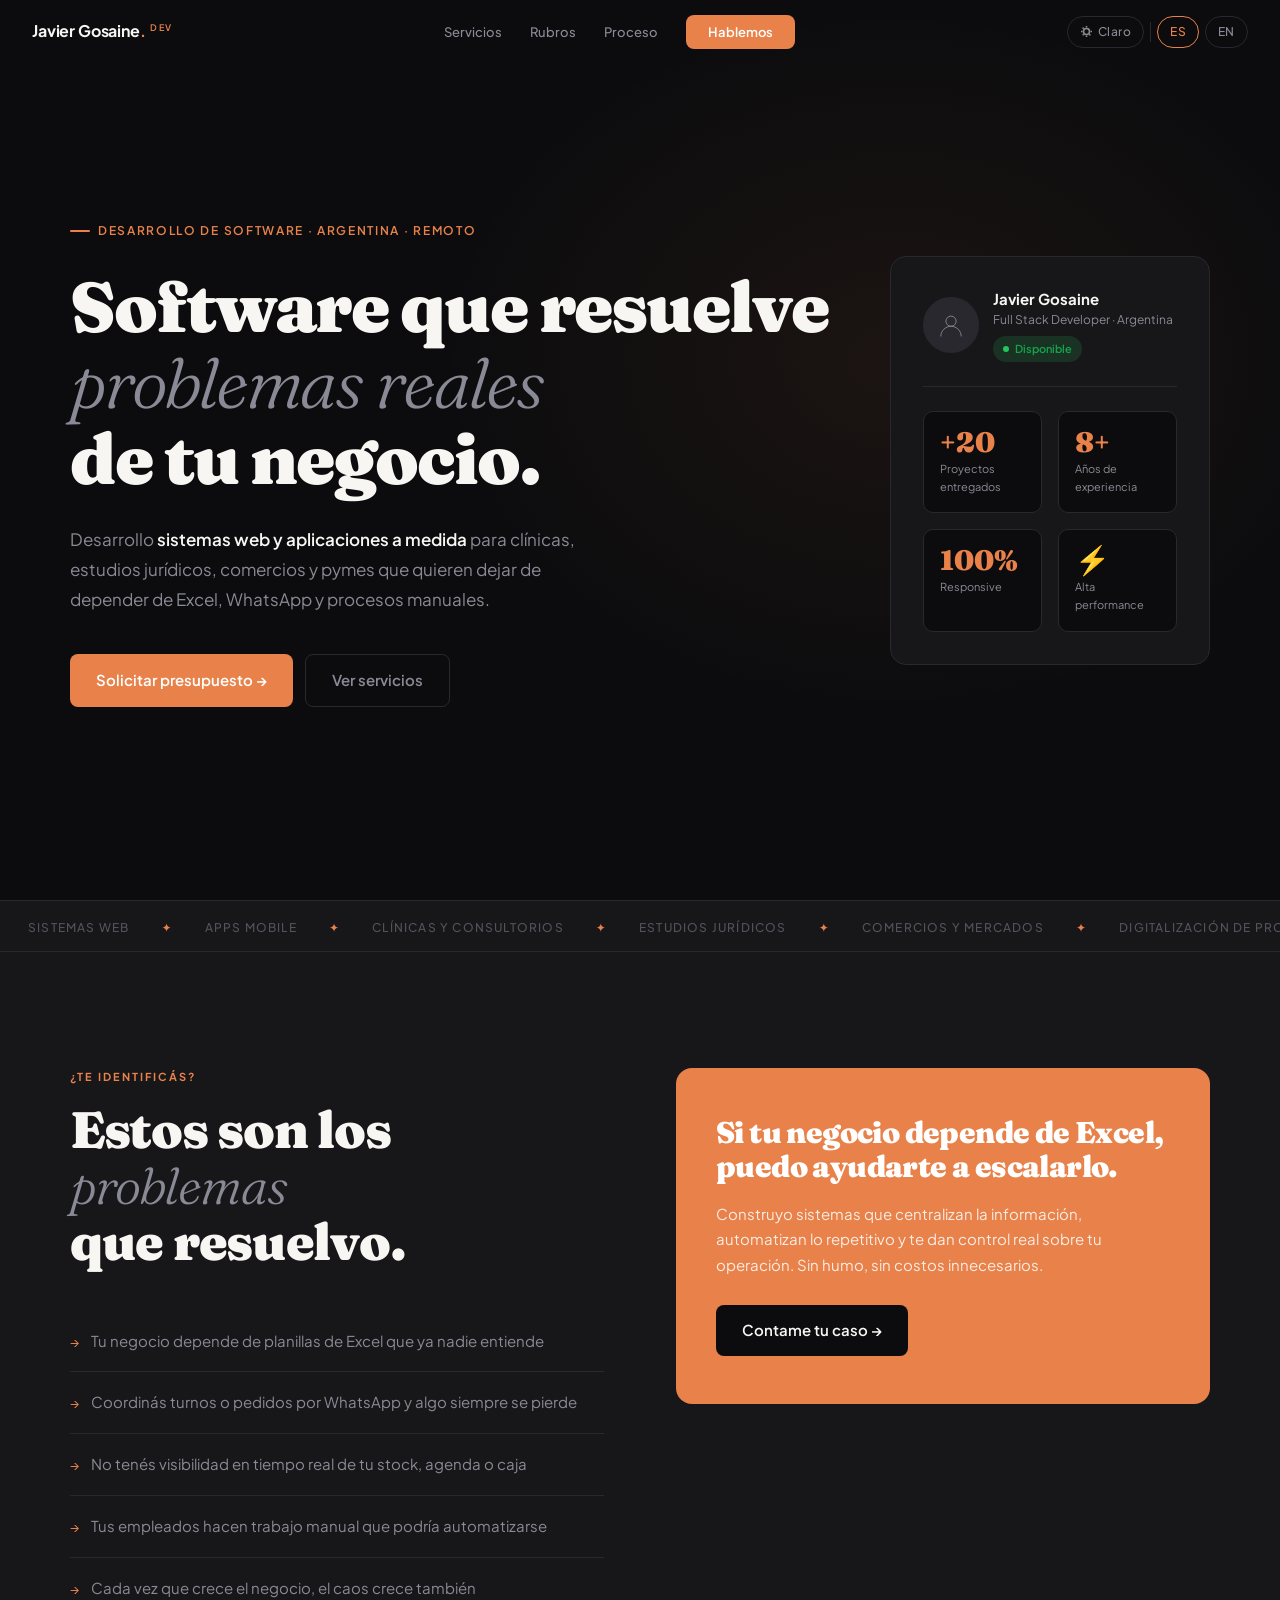
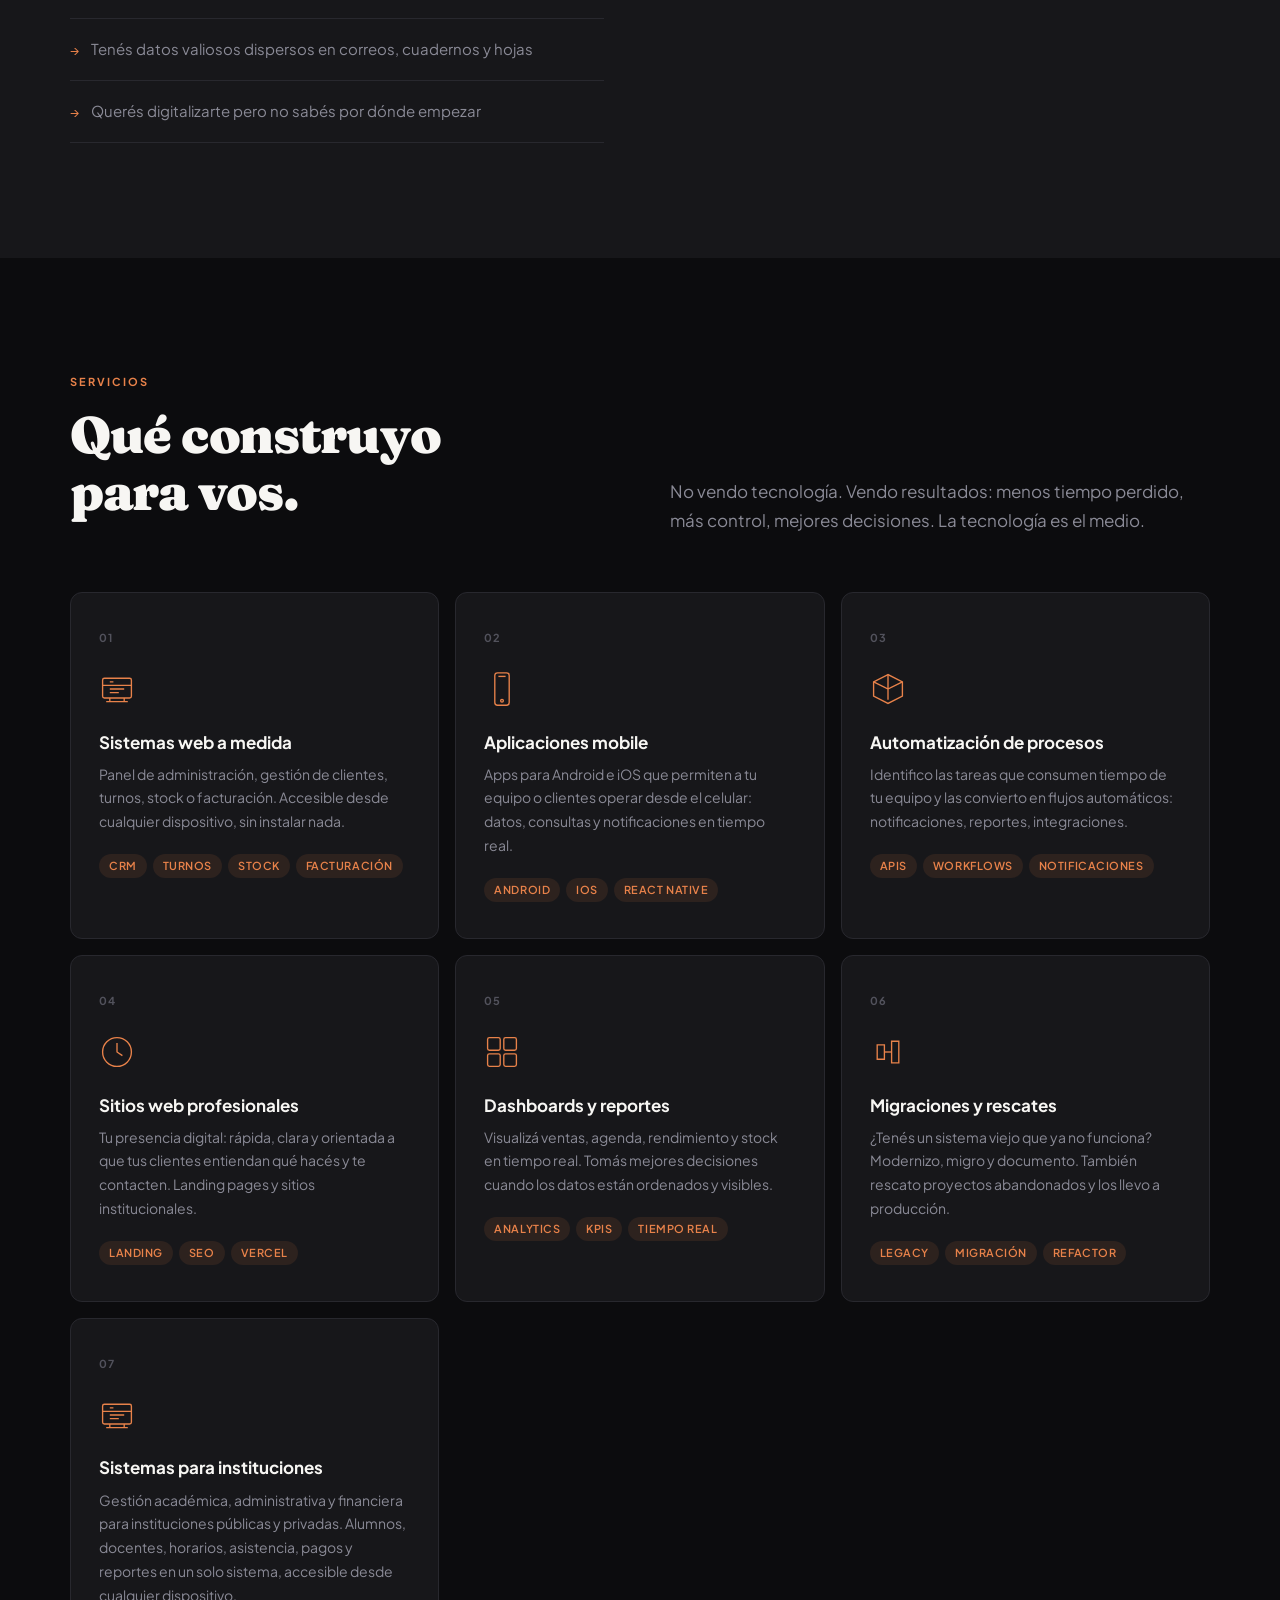
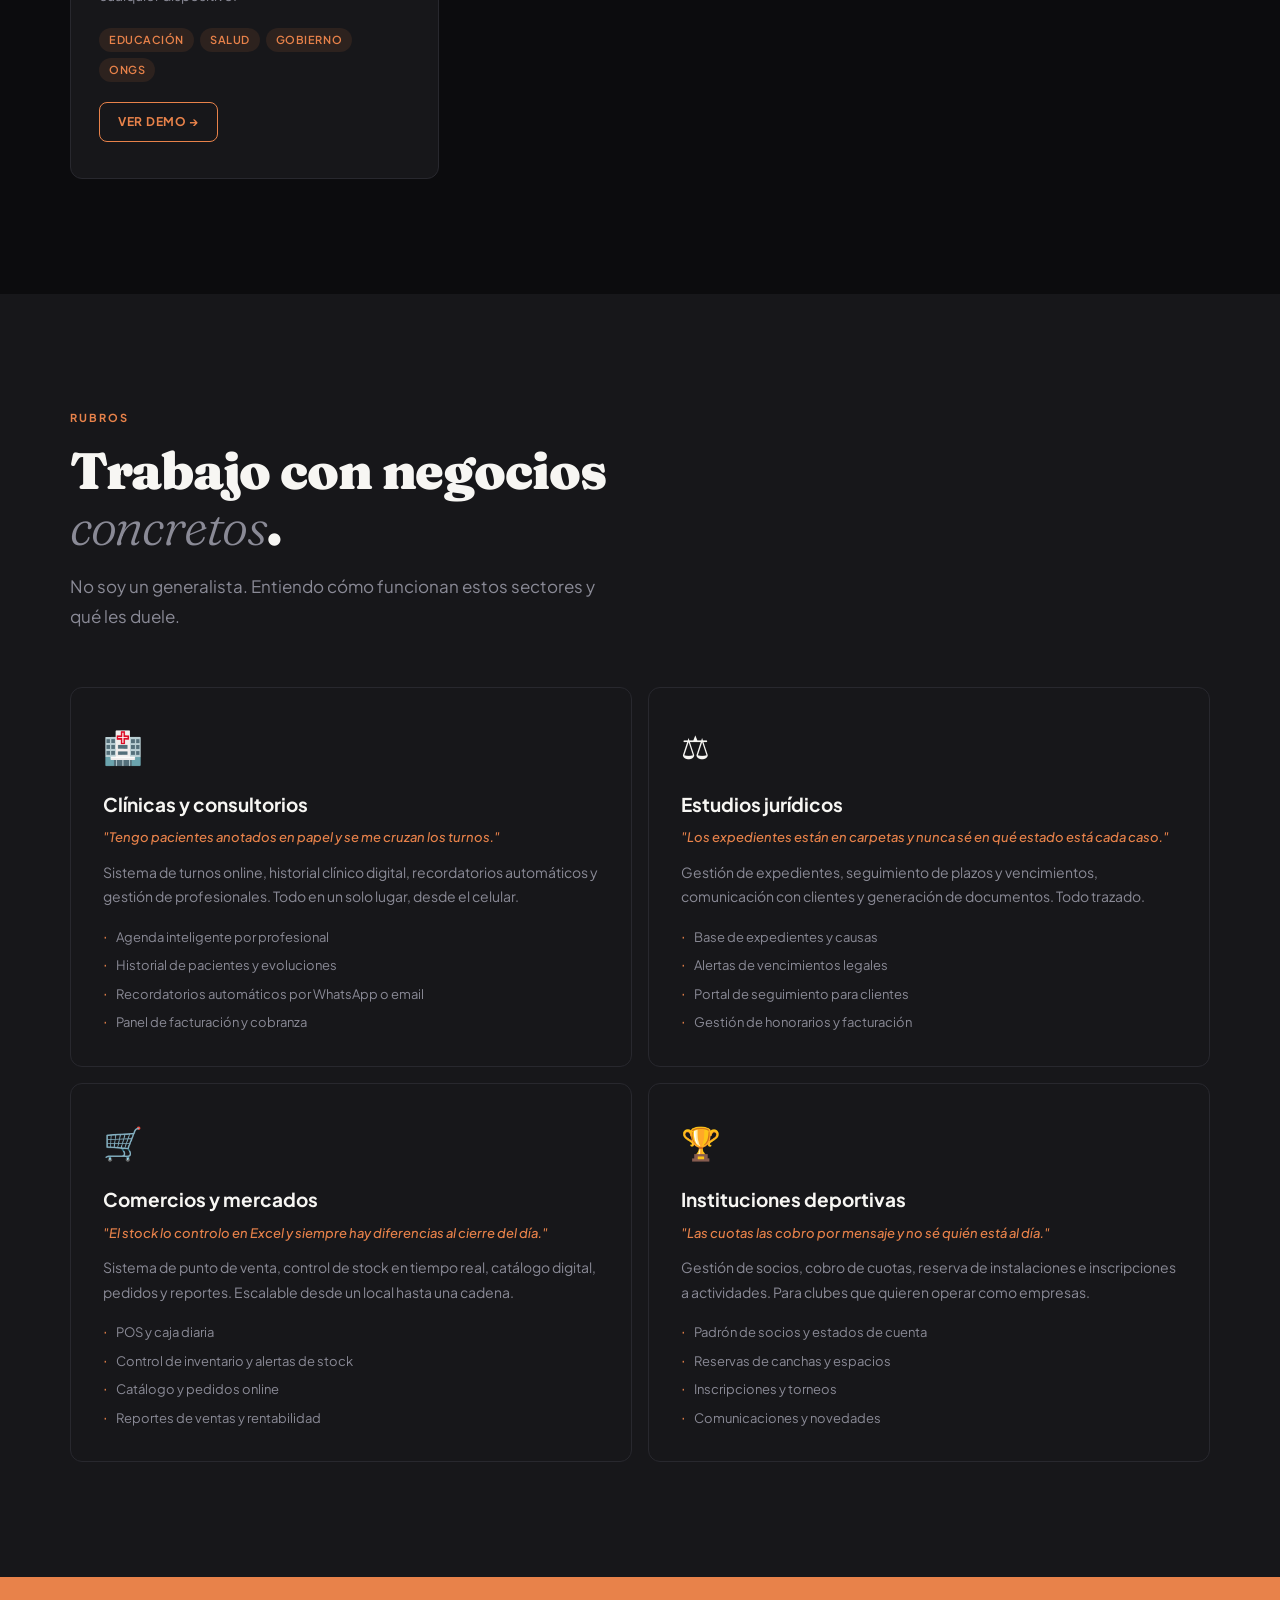
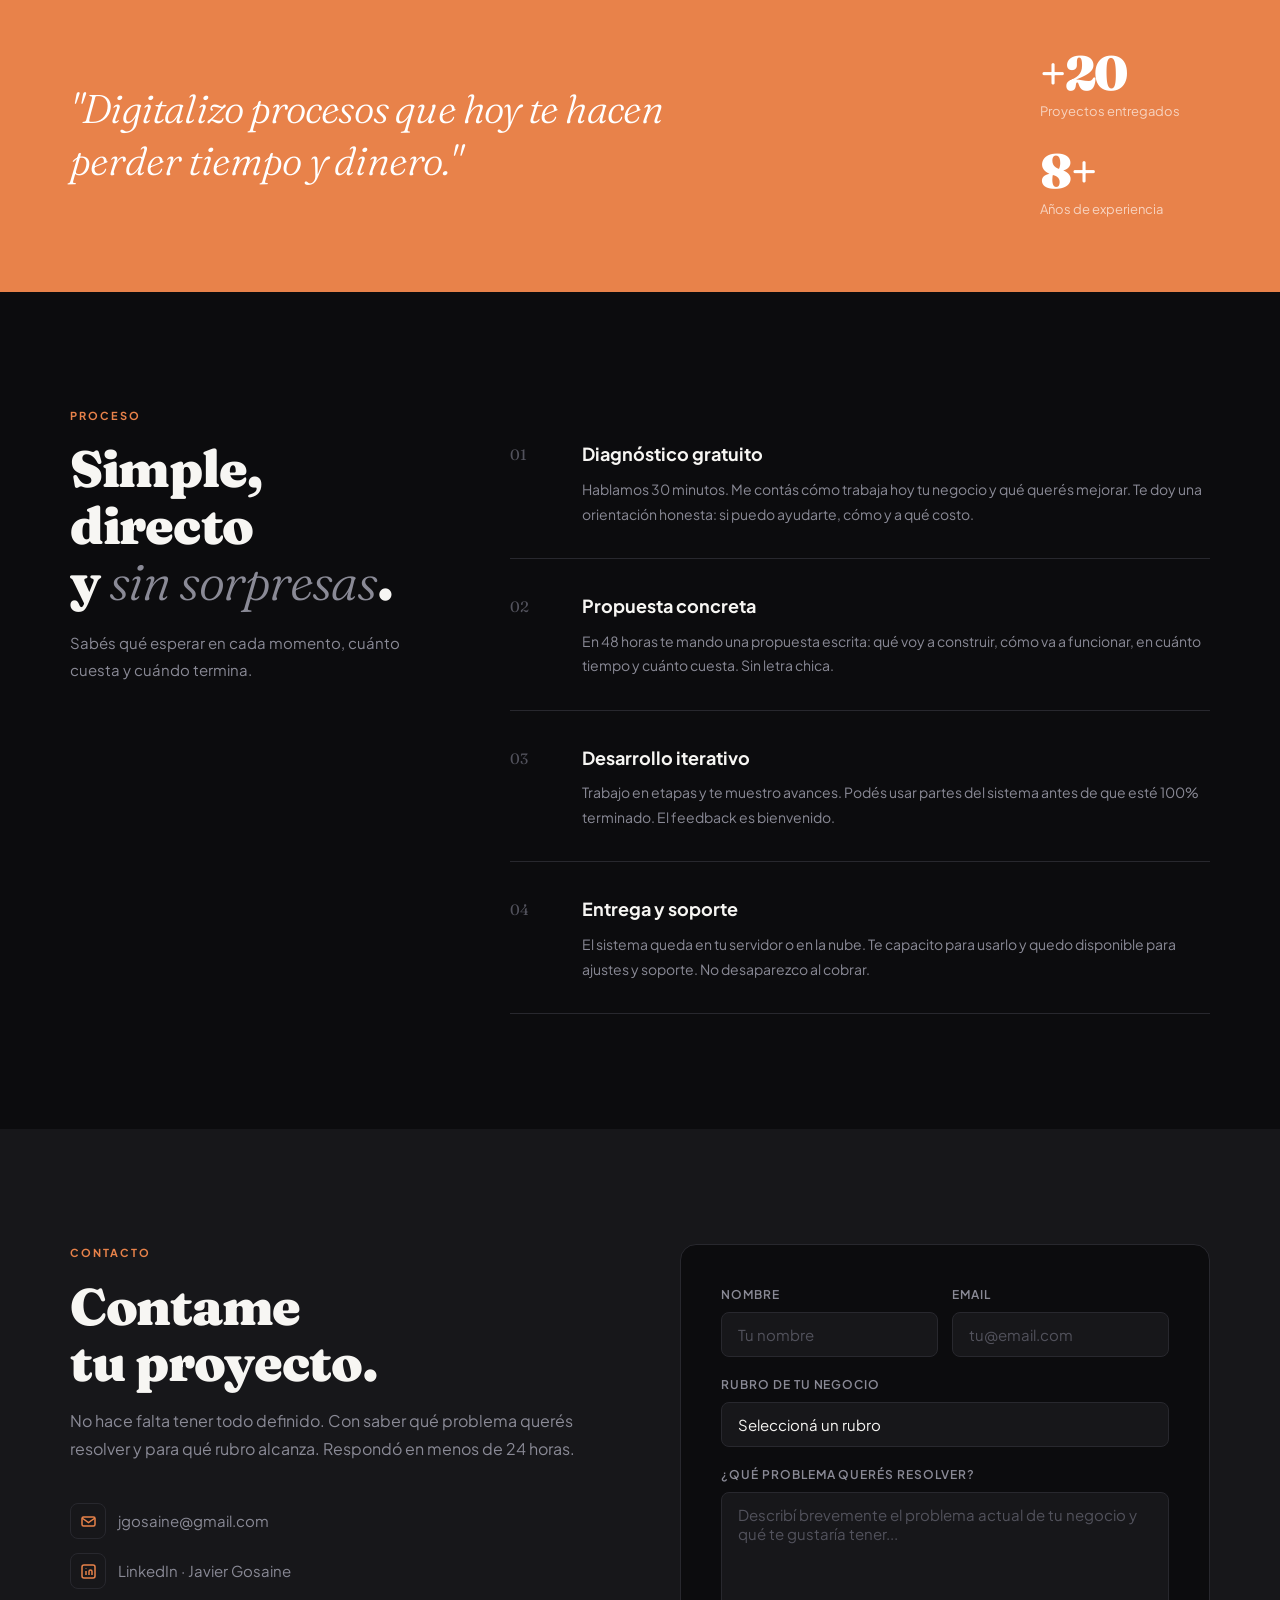
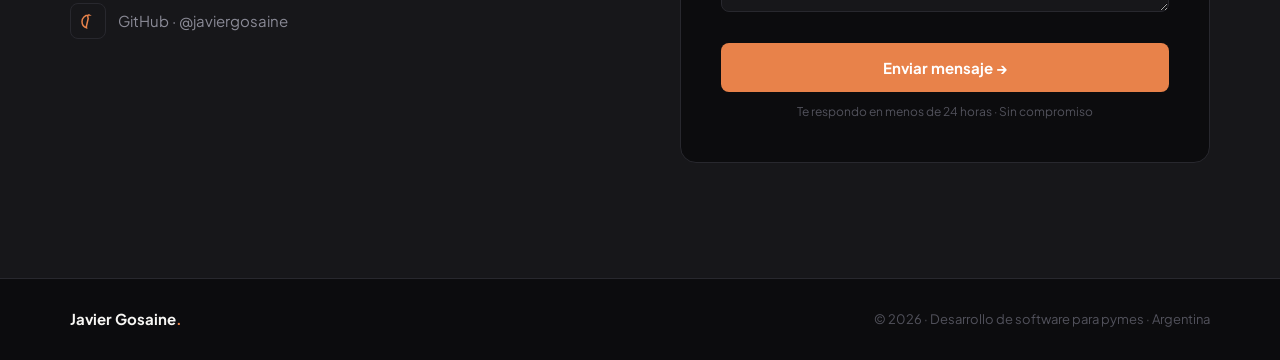
==== commit bfb44a27: "feat: agregado de demo a nuevo bloque" ====
--- a/index.html
+++ b/index.html
@@ -187,6 +187,14 @@
         <h3>Migraciones y rescates</h3>
         <p>¿Tenés un sistema viejo que ya no funciona? Modernizo, migro y documento. También rescato proyectos abandonados y los llevo a producción.</p>
         <div class="srv-tags"><span>Legacy</span><span>Migración</span><span>Refactor</span></div>
+      </div>
+      <div class="srv" data-r>
+        <span class="srv-num">07</span>
+        <svg class="srv-icon" viewBox="0 0 40 40" fill="none" stroke="currentColor" stroke-width="1.5"><rect x="4" y="8" width="32" height="22" rx="2"/><path d="M4 16h32M12 30v4M28 30v4M8 34h24"/><path d="M12 12h4M12 20h16M12 24h10"/></svg>
+        <h3>Sistemas para instituciones</h3>
+        <p>Gestión académica, administrativa y financiera para instituciones públicas y privadas. Alumnos, docentes, horarios, asistencia, pagos y reportes en un solo sistema, accesible desde cualquier dispositivo.</p>
+        <div class="srv-tags"><span>Educación</span><span>Salud</span><span>Gobierno</span><span>ONGs</span></div>
+        <a href="/cet_demo.html" target="_blank" rel="noopener" class="demo-btn">Ver demo →</a>
       </div>
     </div>
   </div>
--- a/assets/css/styles.css
+++ b/assets/css/styles.css
@@ -398,6 +398,33 @@
 .f-ok p { color: var(--g4); font-size: 15px; }
 
 /* ═══════════════════════════════════════════
+   STYLE FOR DEMO BUTTON IN SERVICES
+═══════════════════════════════════════════ */
+
+.demo-btn {
+  display: inline-flex;
+  align-items: center;
+  gap: 6px;
+  margin-top: 20px;
+  padding: 9px 18px;
+  border-radius: var(--r);
+  border: 1.5px solid var(--acc);
+  background: transparent;
+  font-family: var(--sans);
+  font-size: 12px;
+  font-weight: 700;
+  letter-spacing: .06em;
+  text-transform: uppercase;
+  color: var(--acc);
+  text-decoration: none;
+  transition: background .2s, color .2s;
+}
+.demo-btn:hover {
+  background: var(--acc);
+  color: #fff;
+}
+
+/* ═══════════════════════════════════════════
    FOOTER
 ═══════════════════════════════════════════ */
 footer { border-top: 1px solid var(--g2); padding: 28px 0; }
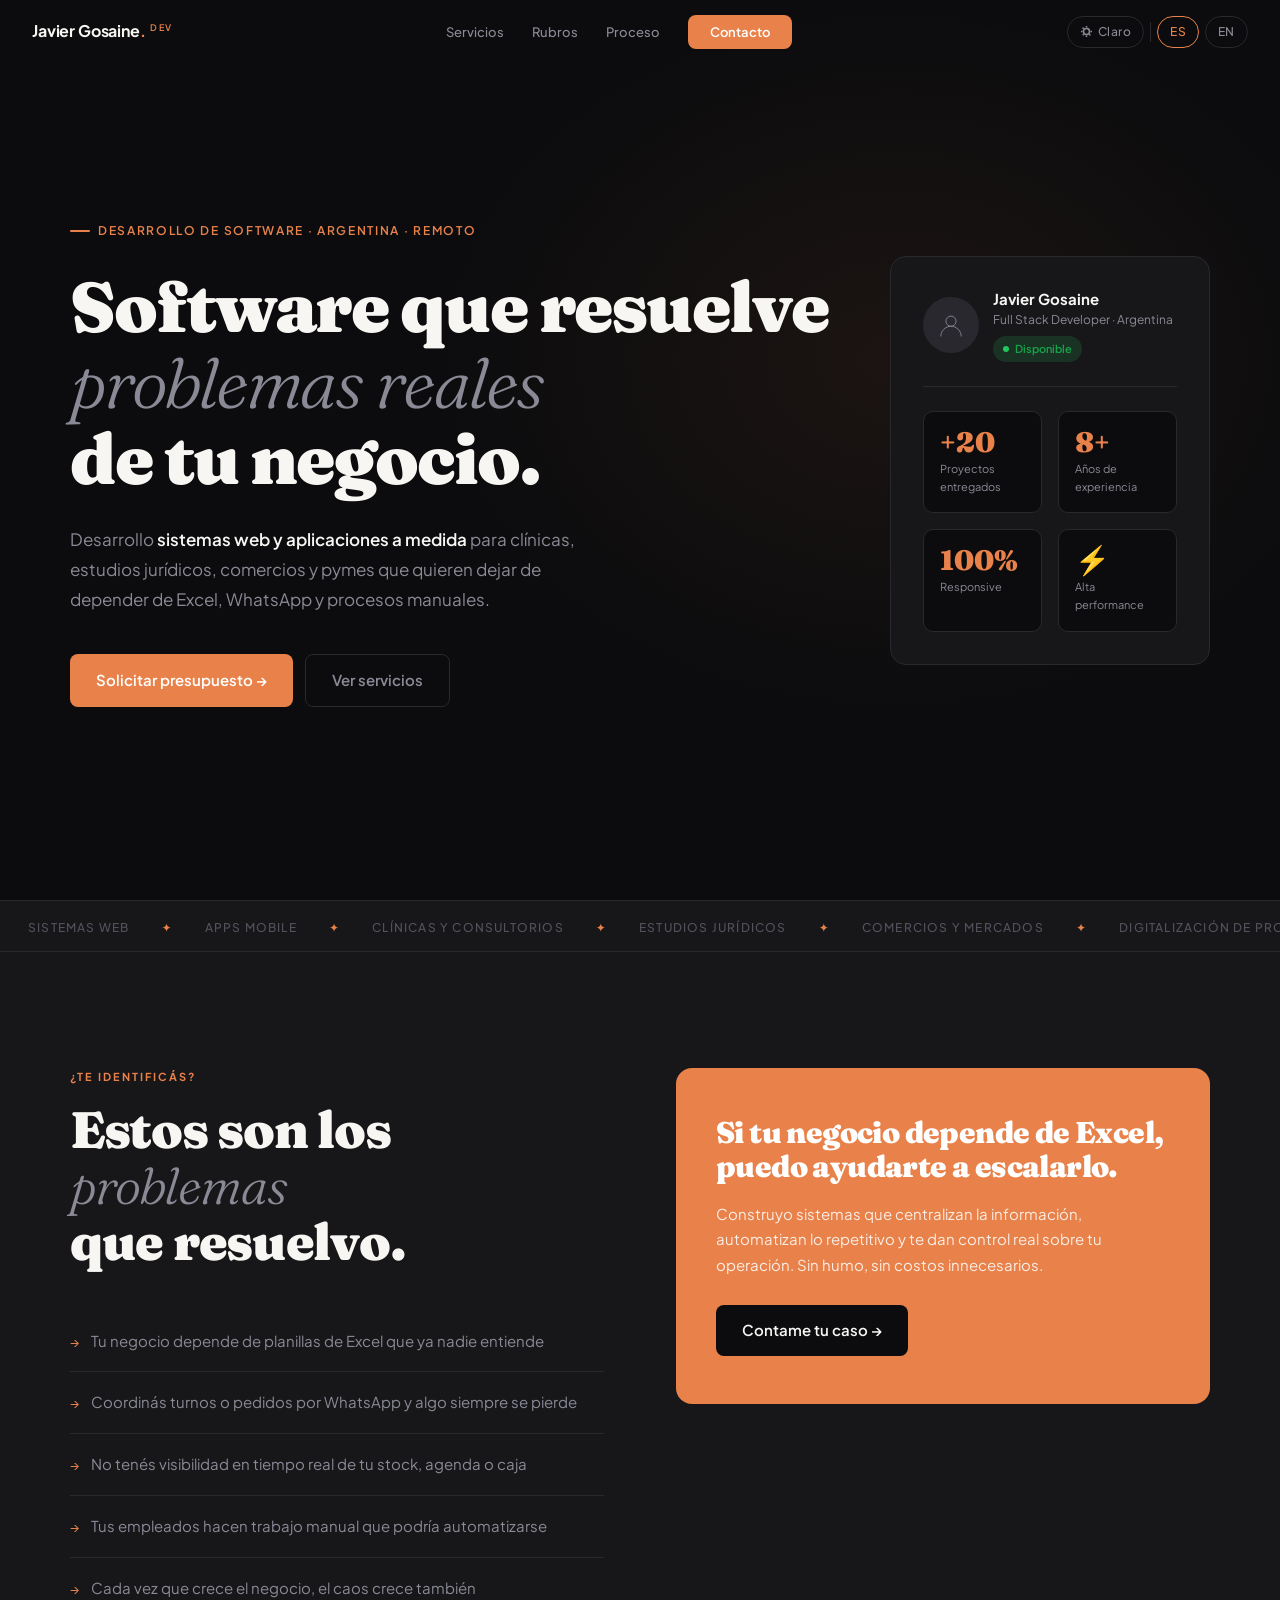
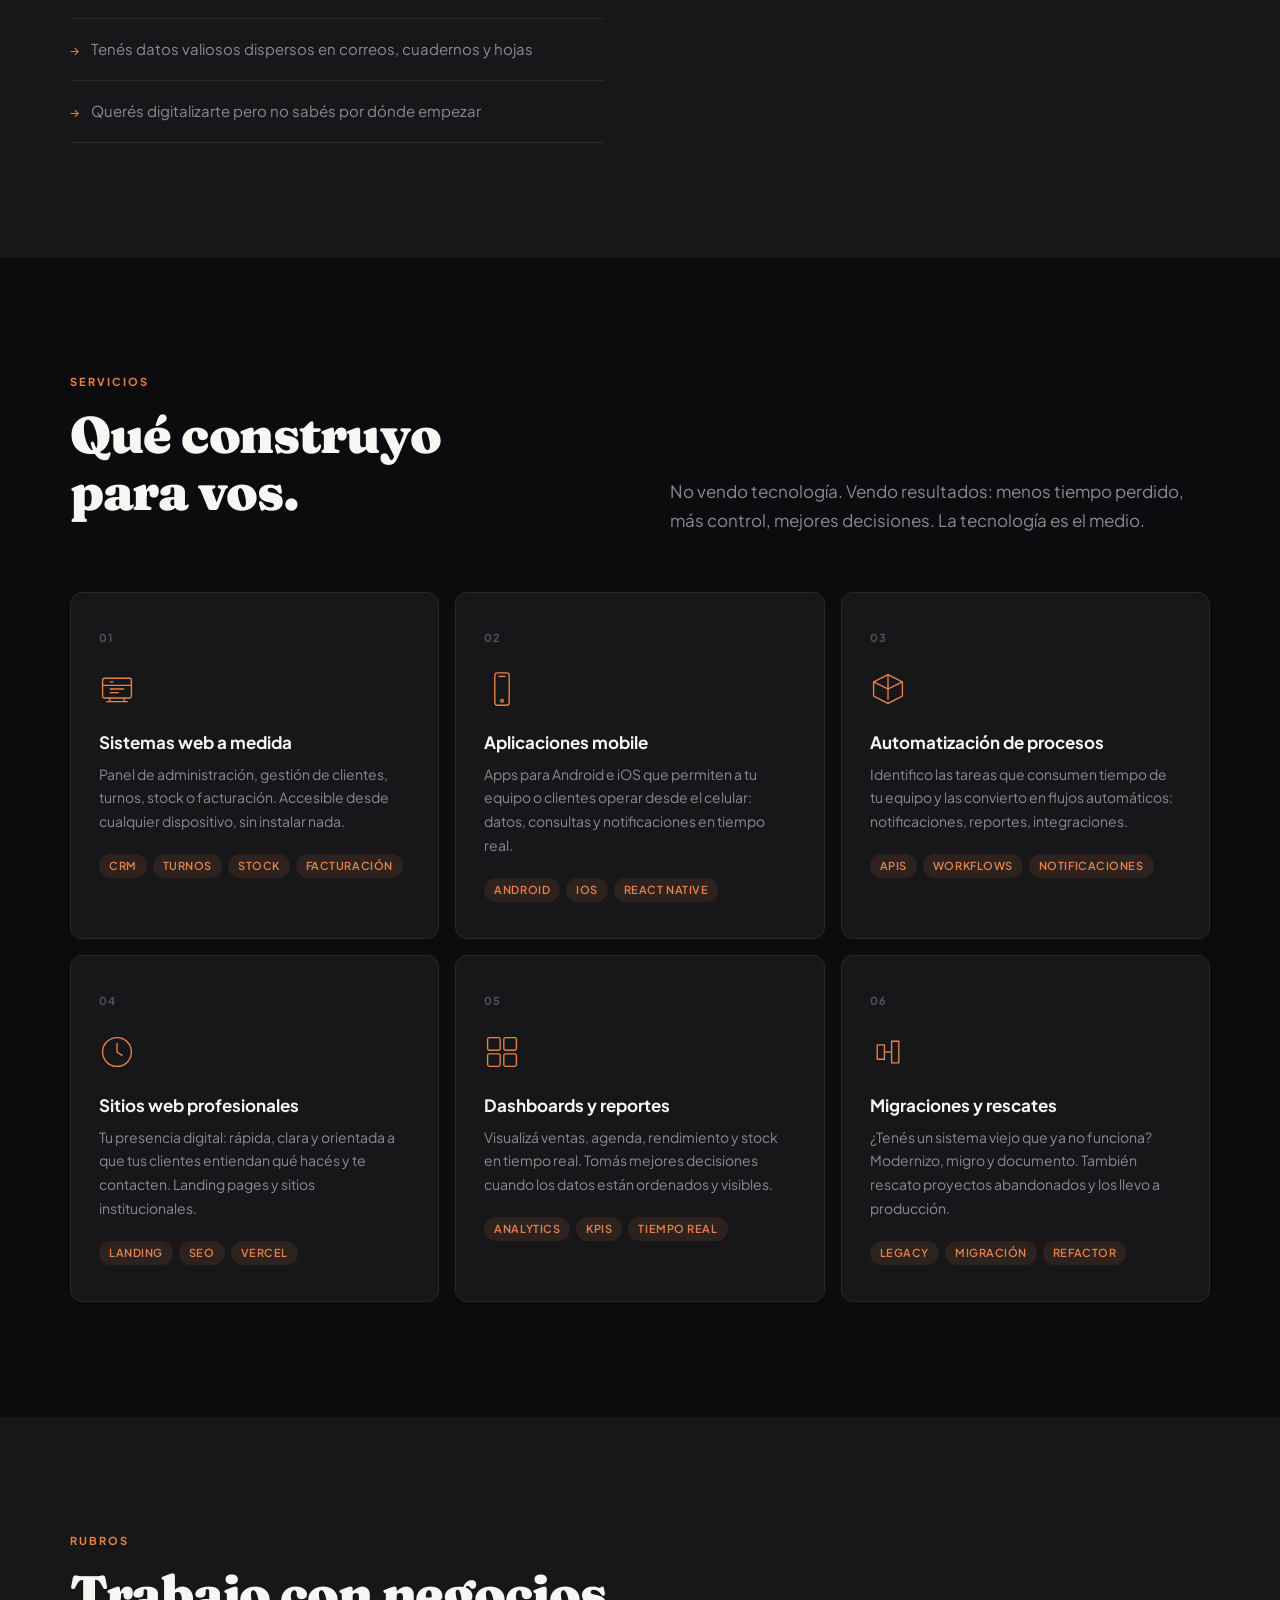
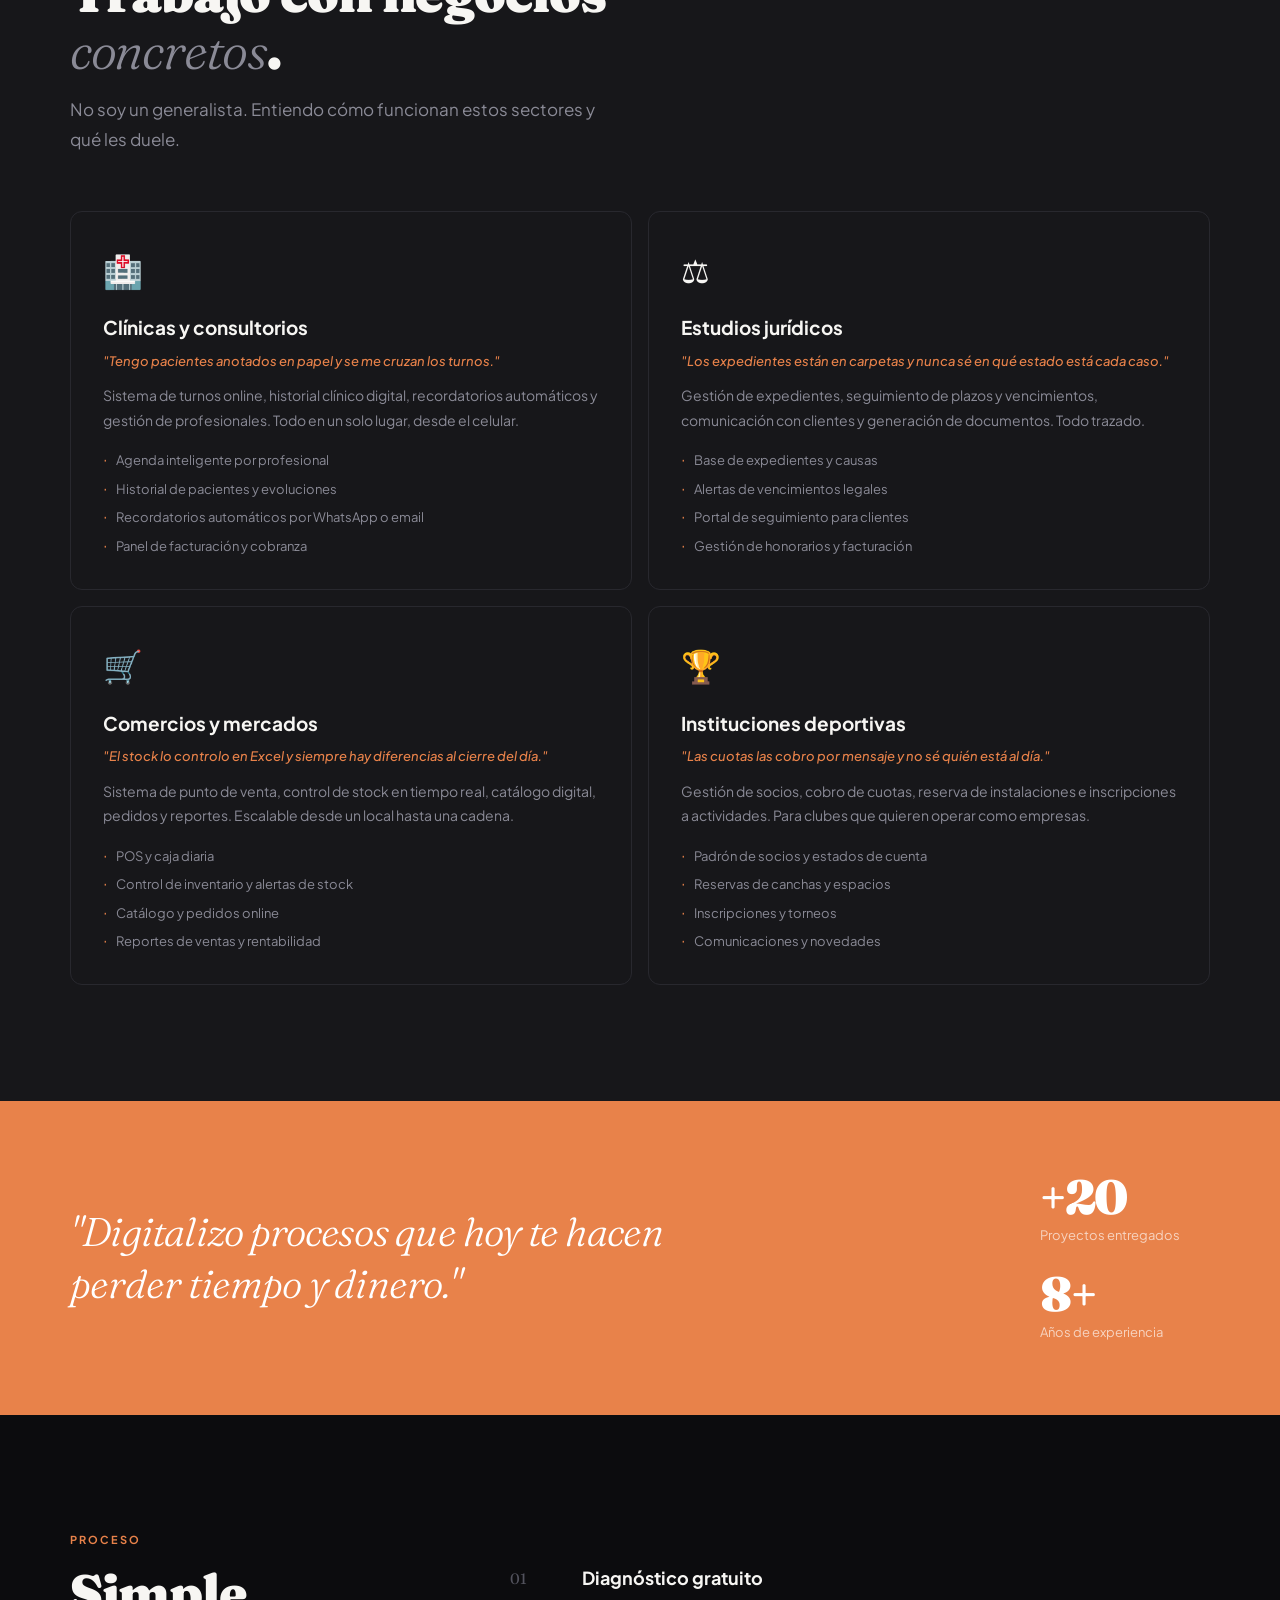
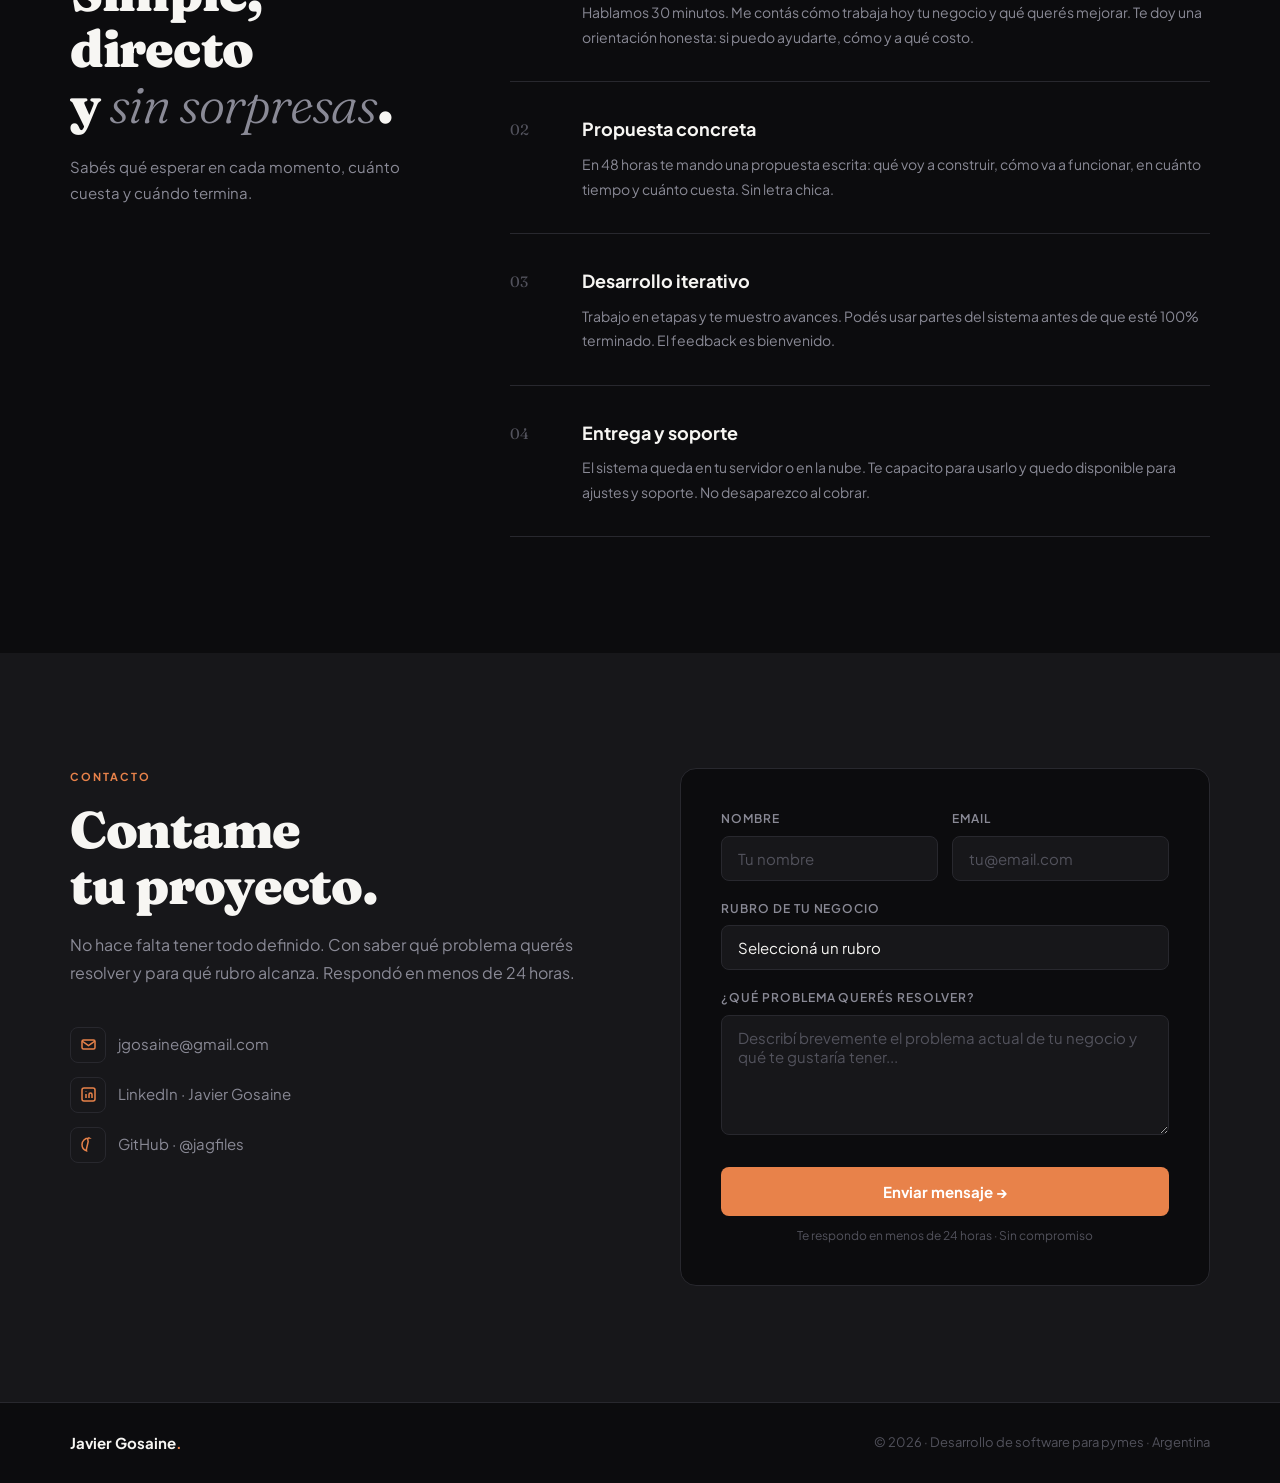
==== commit fdbfdfe3: "fix: seteo de github y cambios minimos" ====
--- a/index.html
+++ b/index.html
@@ -21,7 +21,7 @@
     <li><a href="#servicios" data-i18n="nav.services">Servicios</a></li>
     <li><a href="#rubros"    data-i18n="nav.sectors">Rubros</a></li>
     <li><a href="#proceso"   data-i18n="nav.process">Proceso</a></li>
-    <li><a href="#contacto" class="nav-cta" data-i18n="nav.cta">Hablemos</a></li>
+    <li><a href="#contacto" class="nav-cta" data-i18n="nav.cta">Contacto</a></li>
   </ul>
   <div class="controls">
     <button class="ctrl-btn" id="themeBtn" aria-label="Toggle theme">
@@ -188,14 +188,6 @@
         <p>¿Tenés un sistema viejo que ya no funciona? Modernizo, migro y documento. También rescato proyectos abandonados y los llevo a producción.</p>
         <div class="srv-tags"><span>Legacy</span><span>Migración</span><span>Refactor</span></div>
       </div>
-      <div class="srv" data-r>
-        <span class="srv-num">07</span>
-        <svg class="srv-icon" viewBox="0 0 40 40" fill="none" stroke="currentColor" stroke-width="1.5"><rect x="4" y="8" width="32" height="22" rx="2"/><path d="M4 16h32M12 30v4M28 30v4M8 34h24"/><path d="M12 12h4M12 20h16M12 24h10"/></svg>
-        <h3>Sistemas para instituciones</h3>
-        <p>Gestión académica, administrativa y financiera para instituciones públicas y privadas. Alumnos, docentes, horarios, asistencia, pagos y reportes en un solo sistema, accesible desde cualquier dispositivo.</p>
-        <div class="srv-tags"><span>Educación</span><span>Salud</span><span>Gobierno</span><span>ONGs</span></div>
-        <a href="/cet_demo.html" target="_blank" rel="noopener" class="demo-btn">Ver demo →</a>
-      </div>
     </div>
   </div>
 </section>
@@ -346,11 +338,11 @@
             </div>
             LinkedIn · Javier Gosaine
           </a>
-          <a href="https://github.com/javiergosaine" target="_blank" rel="noopener">
+          <a href="https://github.com/jagfiles" target="_blank" rel="noopener">
             <div class="con-icon">
               <svg width="15" height="15" viewBox="0 0 15 15" fill="none" stroke="currentColor" stroke-width="1.5"><path d="M7.5 1C4 1 1 4 1 7.5c0 2.9 1.9 5.4 4.5 6.3-.1-.6-.1-1.4 0-2l1.7-7.3s-.4-.9-.4-2.2C6.8 0.3 8 1 8 1z"/></svg>
             </div>
-            GitHub · @javiergosaine
+            GitHub · @jagfiles
           </a>
         </div>
       </div>
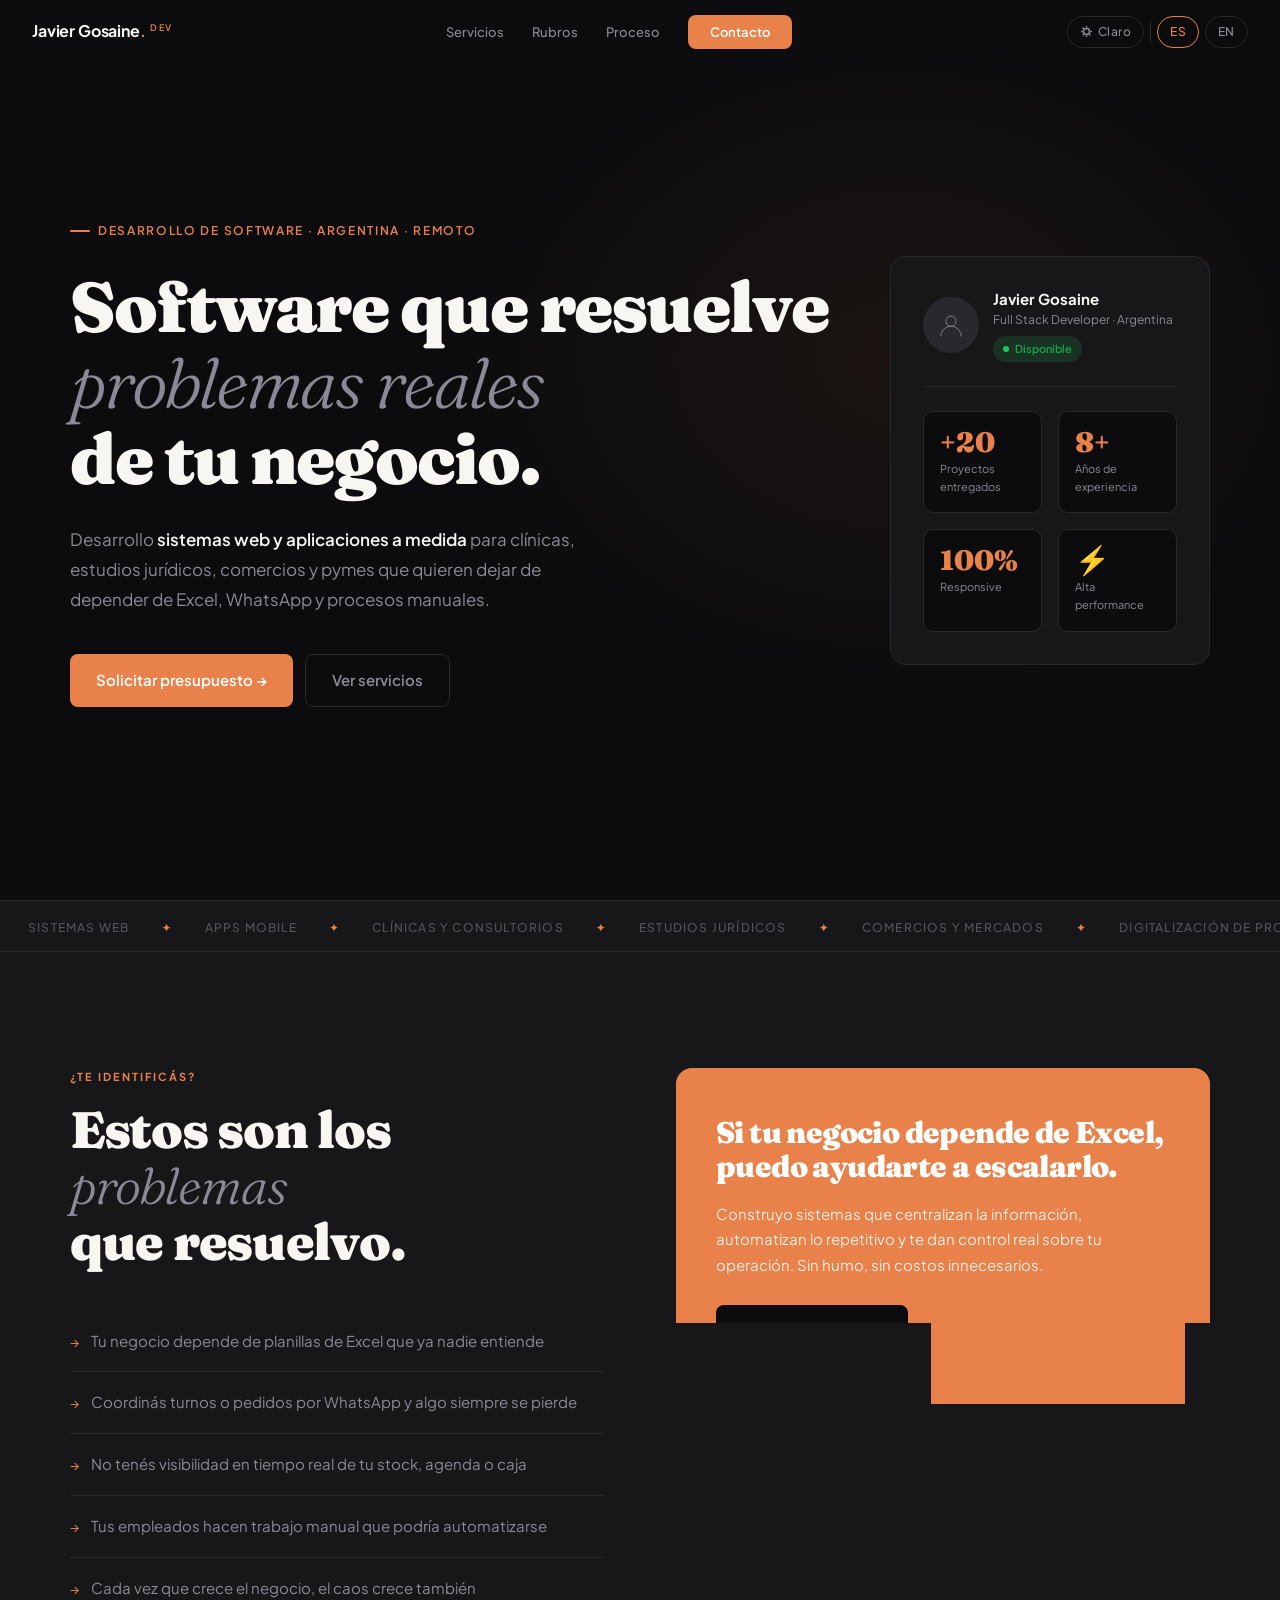
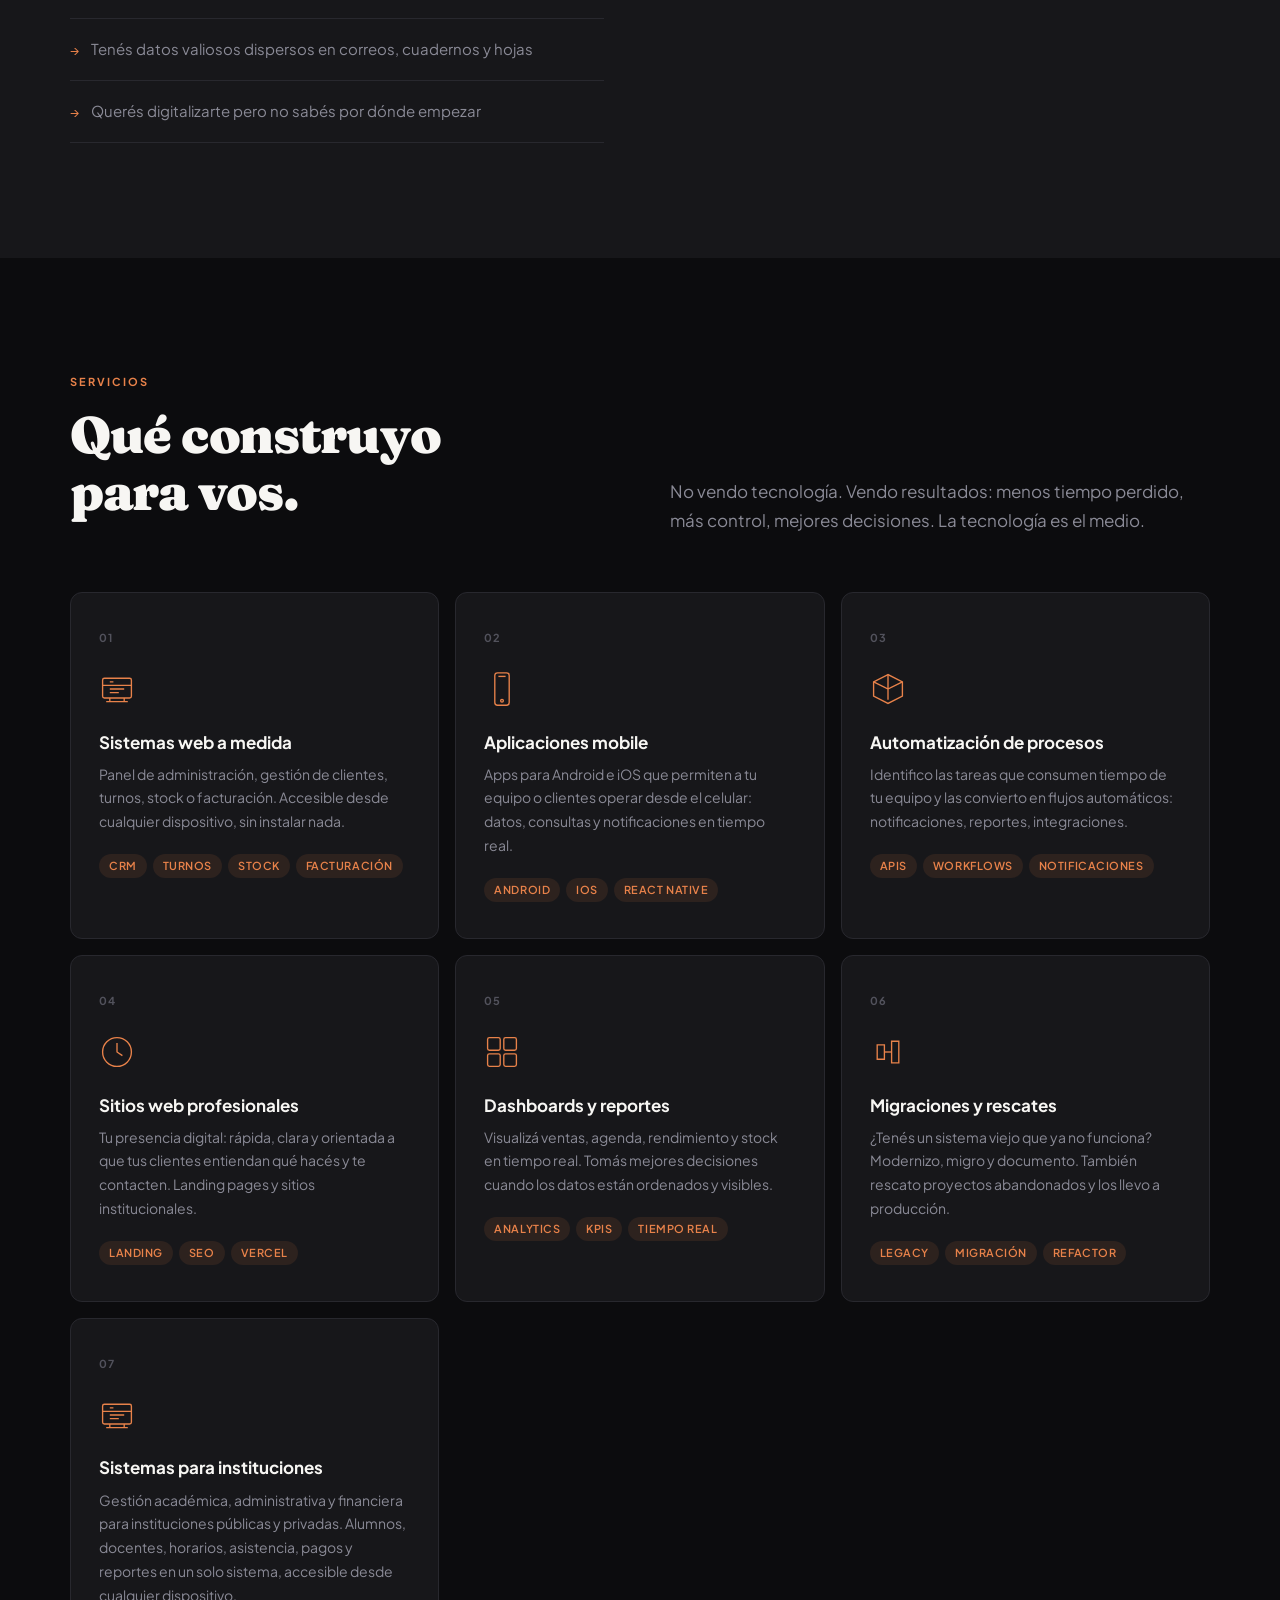
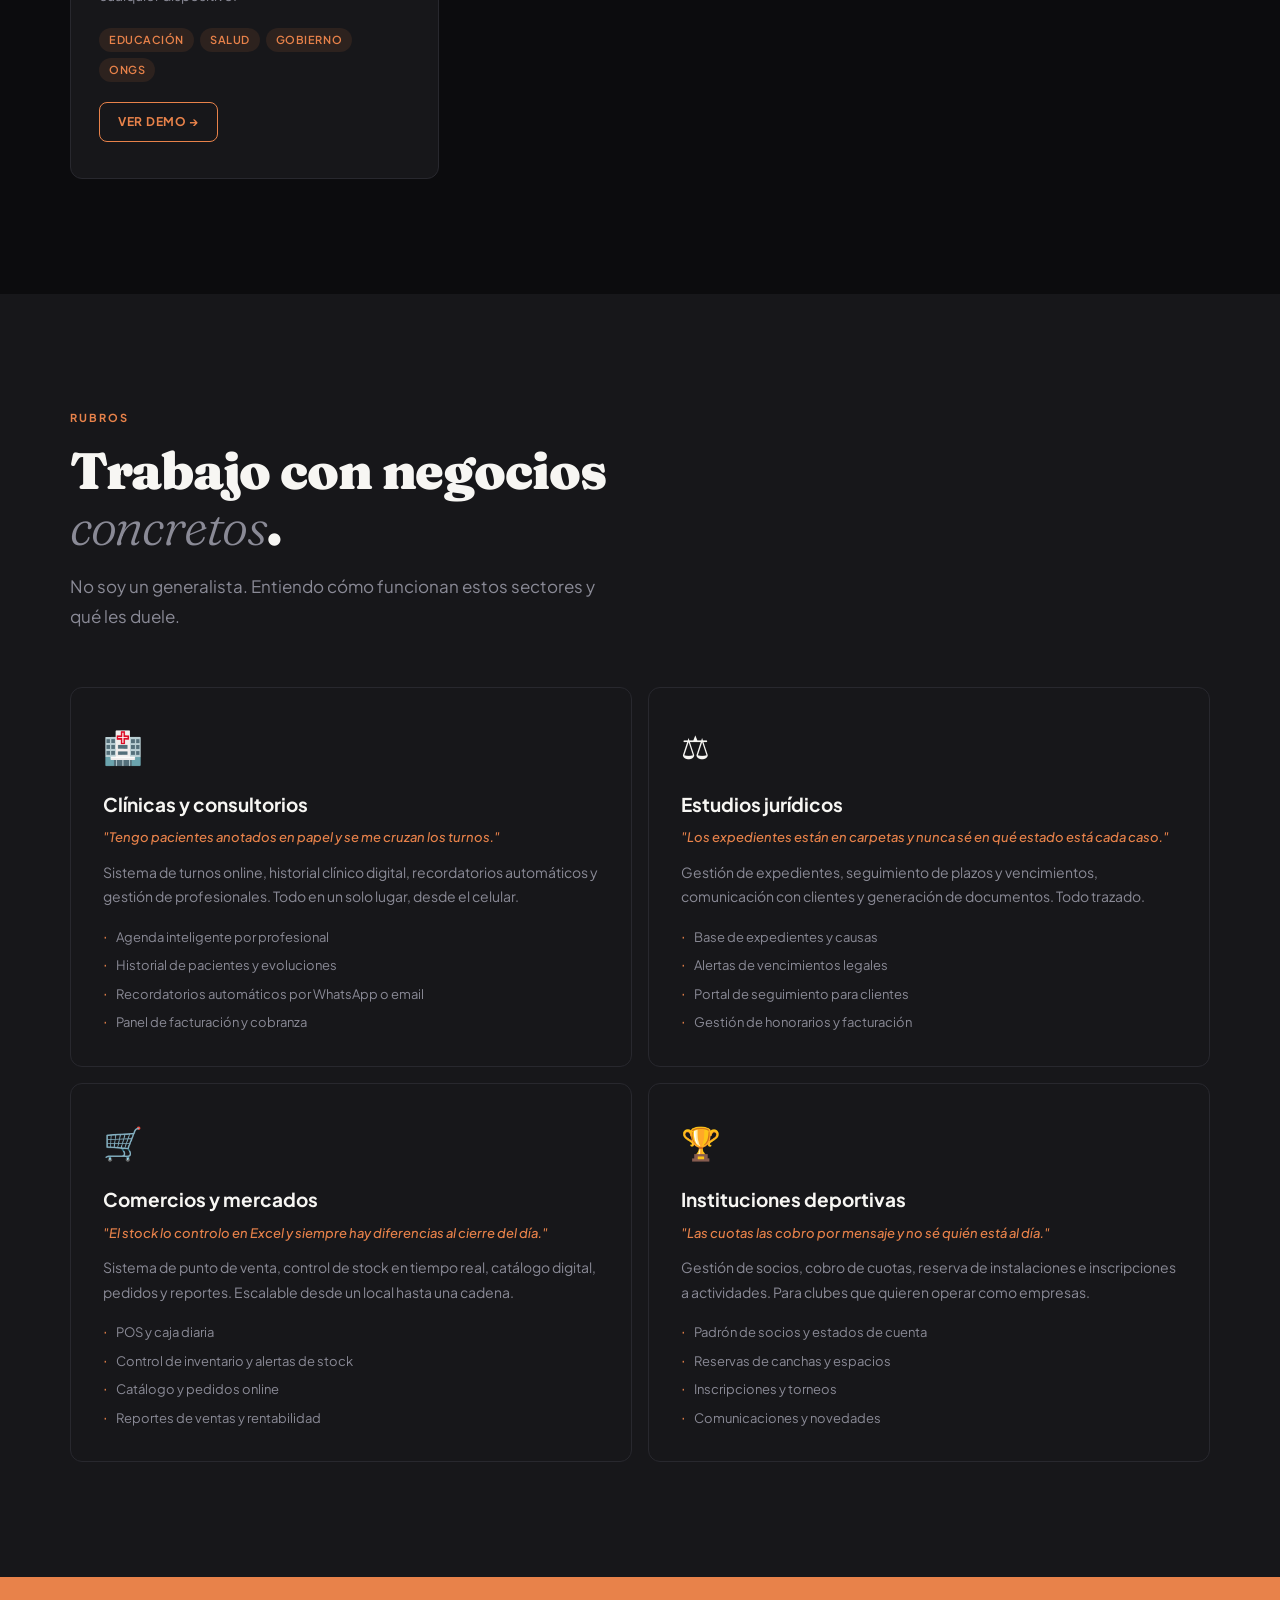
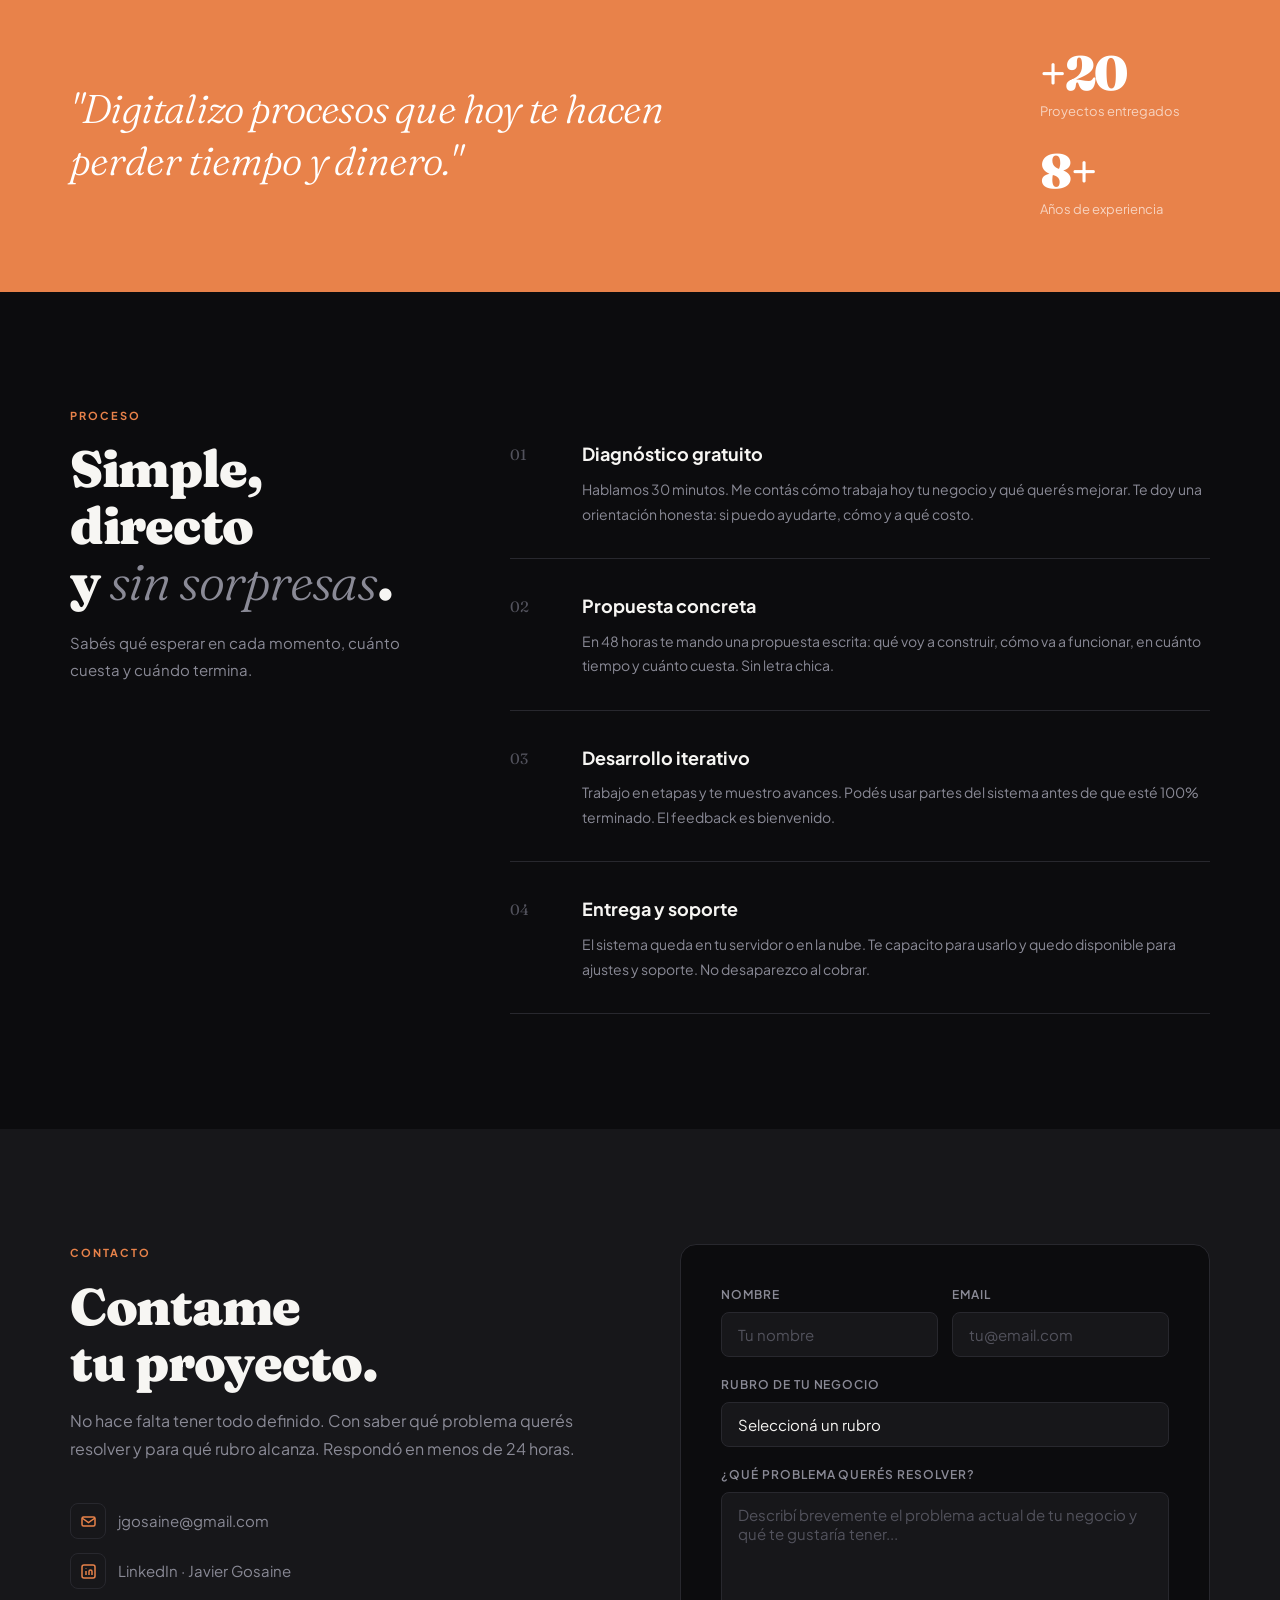
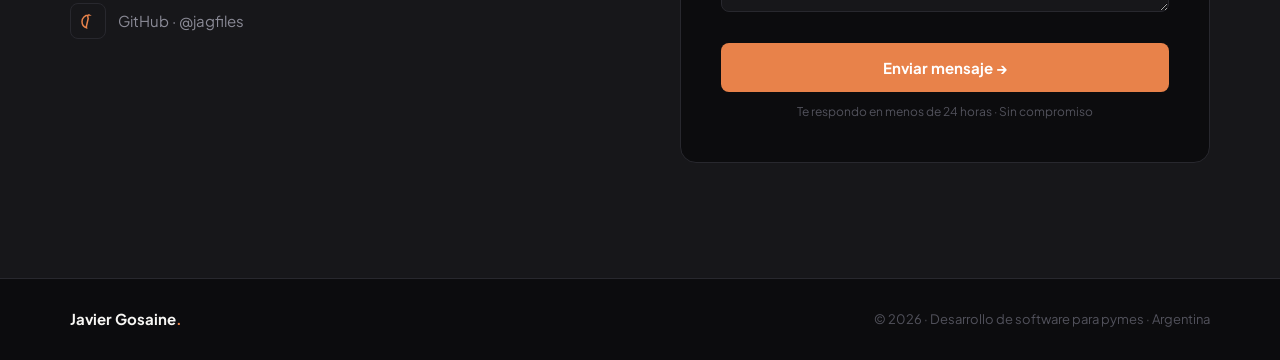
==== commit 47a9be68: "Merge branch 'main' of github.com:jagfiles/javiergosaine.com" ====
--- a/index.html
+++ b/index.html
@@ -187,6 +187,14 @@
         <h3>Migraciones y rescates</h3>
         <p>¿Tenés un sistema viejo que ya no funciona? Modernizo, migro y documento. También rescato proyectos abandonados y los llevo a producción.</p>
         <div class="srv-tags"><span>Legacy</span><span>Migración</span><span>Refactor</span></div>
+      </div>
+      <div class="srv" data-r>
+        <span class="srv-num">07</span>
+        <svg class="srv-icon" viewBox="0 0 40 40" fill="none" stroke="currentColor" stroke-width="1.5"><rect x="4" y="8" width="32" height="22" rx="2"/><path d="M4 16h32M12 30v4M28 30v4M8 34h24"/><path d="M12 12h4M12 20h16M12 24h10"/></svg>
+        <h3>Sistemas para instituciones educativas</h3>
+        <p>Gestión académica, administrativa y financiera para instituciones públicas y privadas. Alumnos, docentes, horarios, asistencia, pagos y reportes en un solo sistema, accesible desde cualquier dispositivo.</p>
+        <div class="srv-tags"><span>Educación</span><span>Salud</span><span>Gobierno</span><span>ONGs</span></div>
+        <a href="/cet_demo.html" target="_blank" rel="noopener" class="demo-btn">Ver demo →</a>
       </div>
     </div>
   </div>
